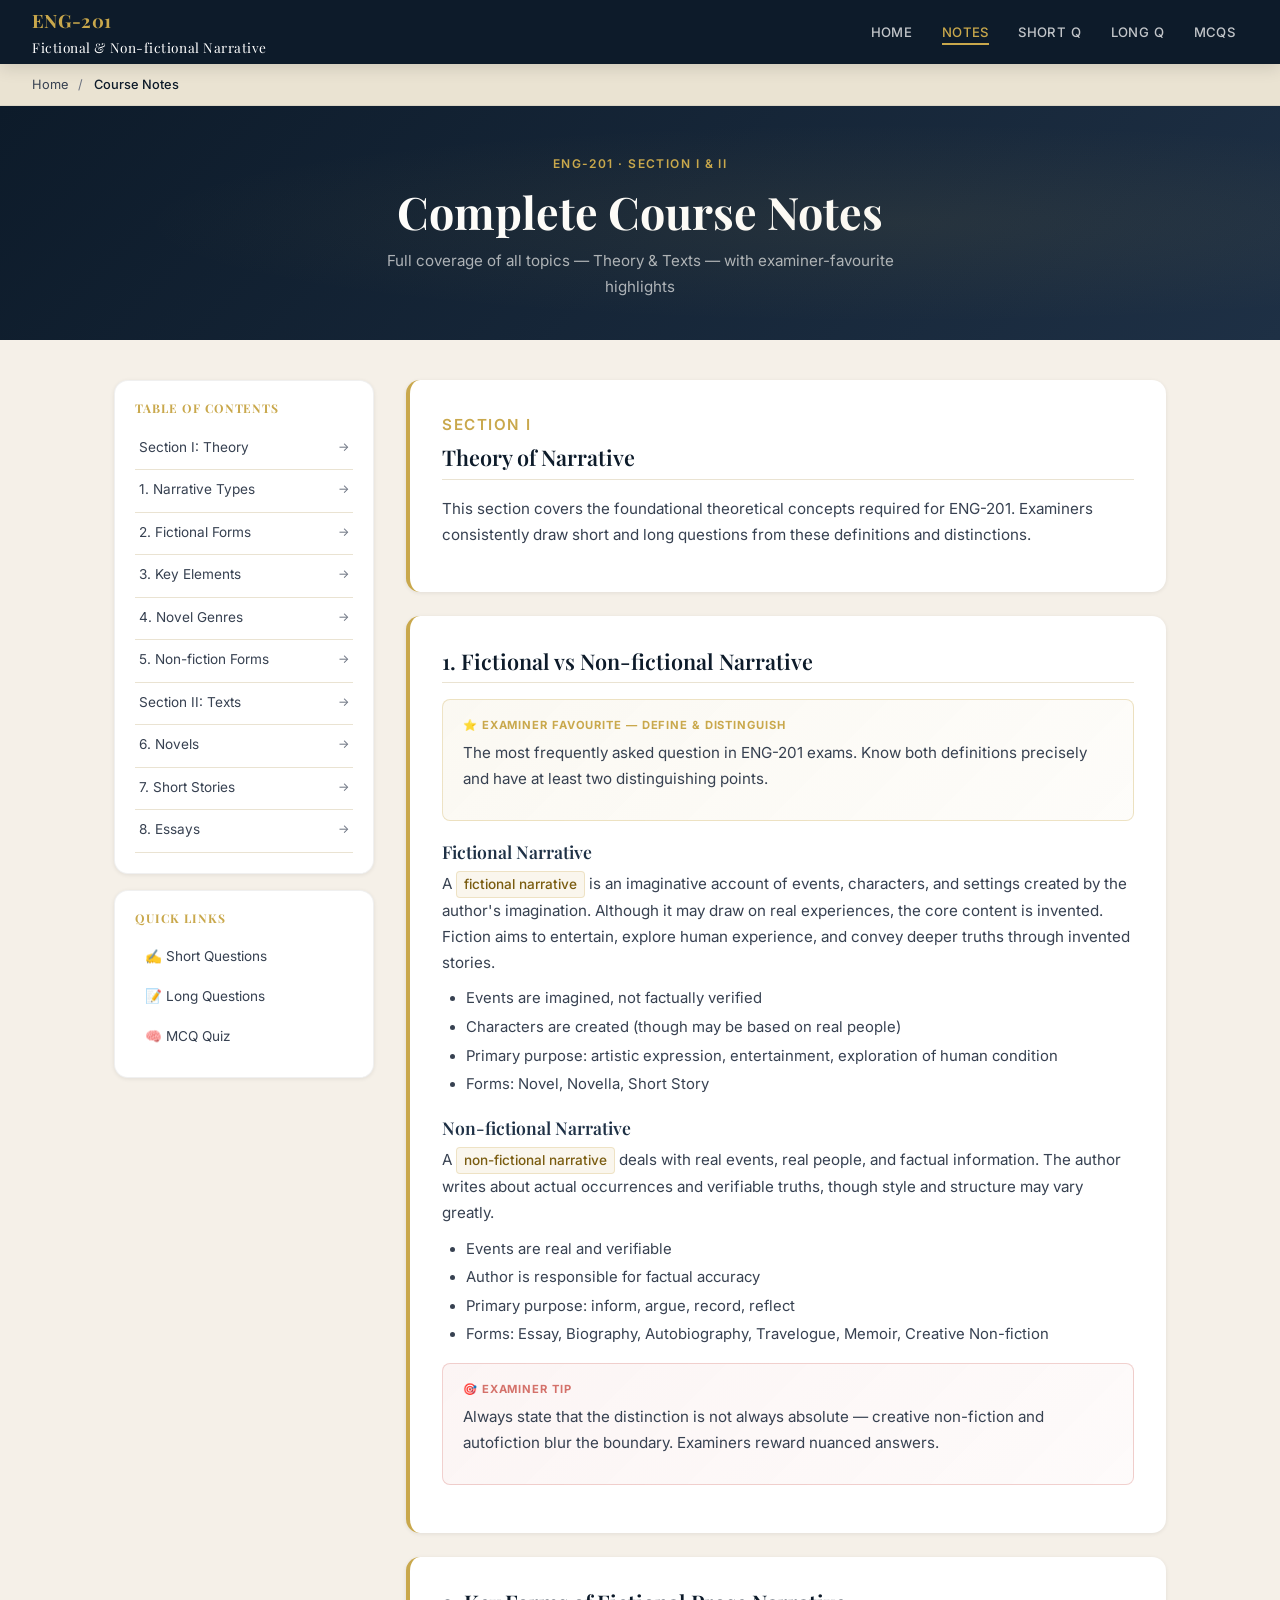
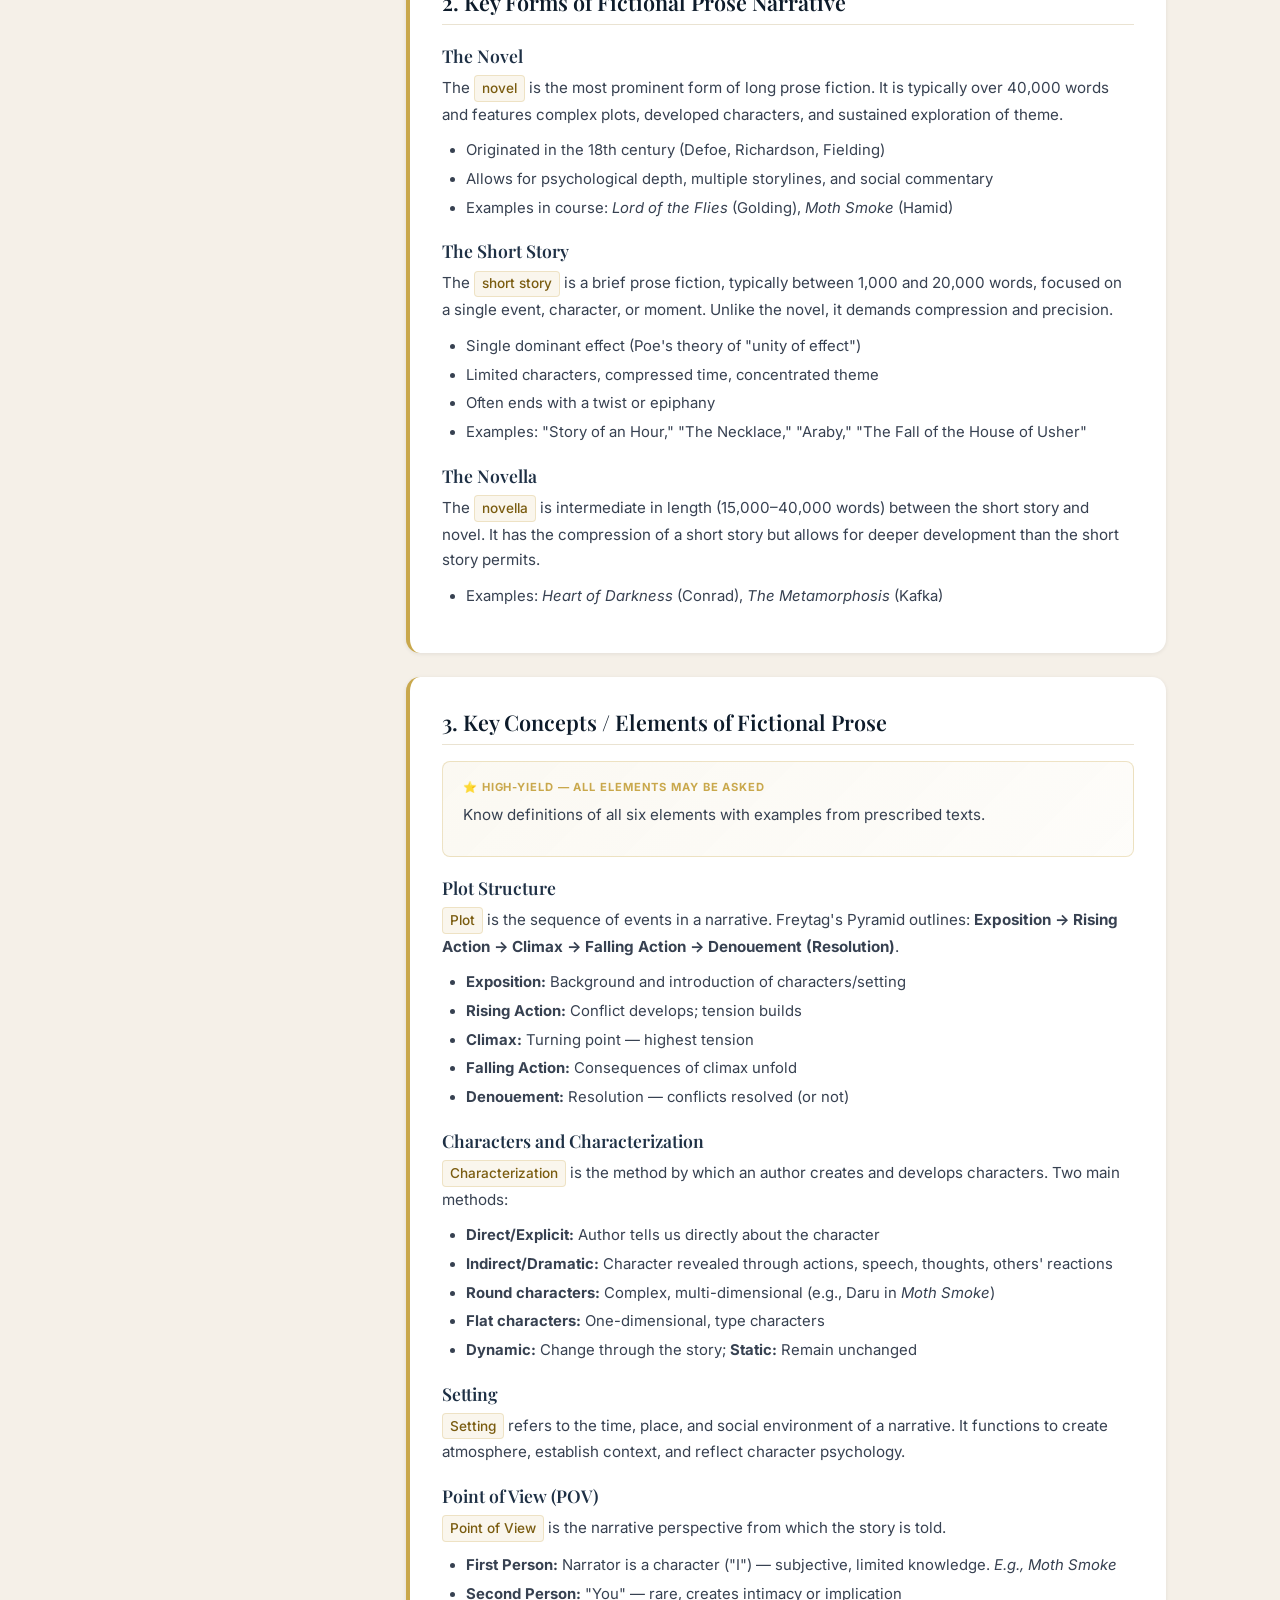
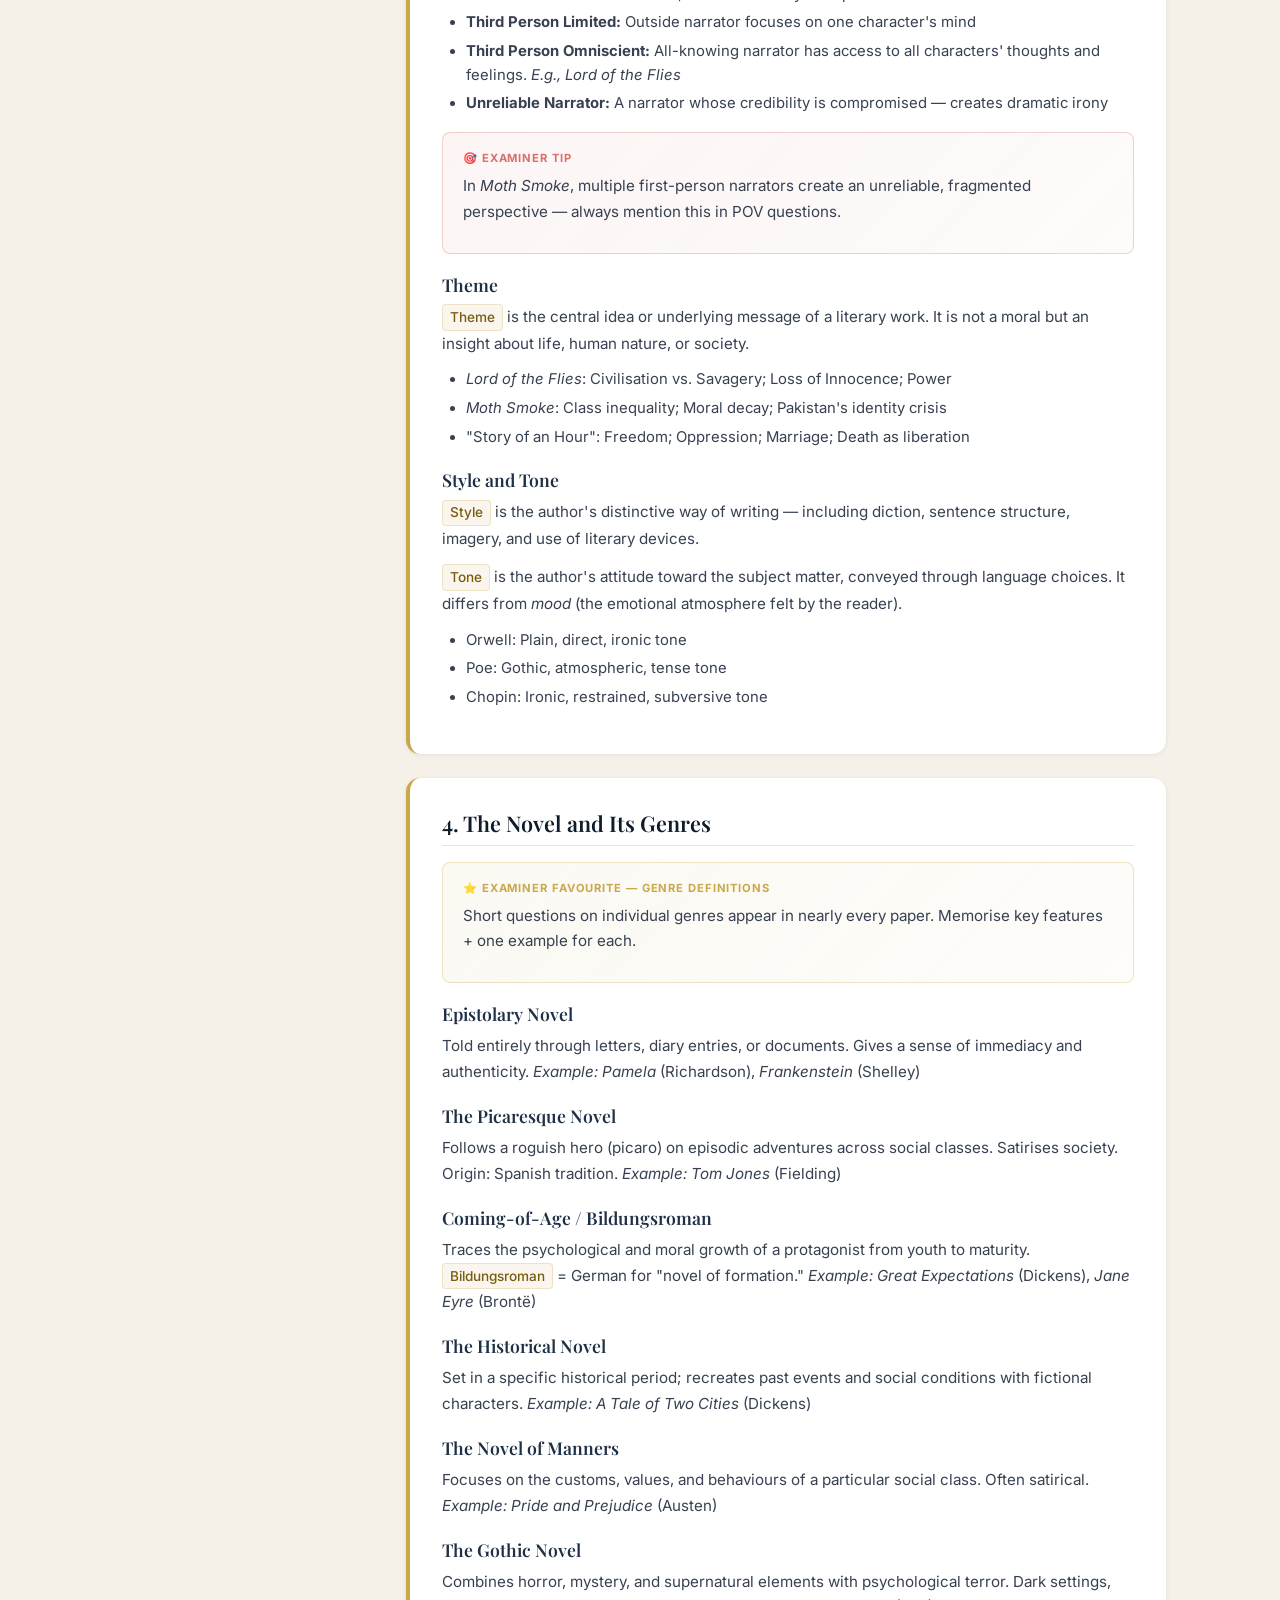
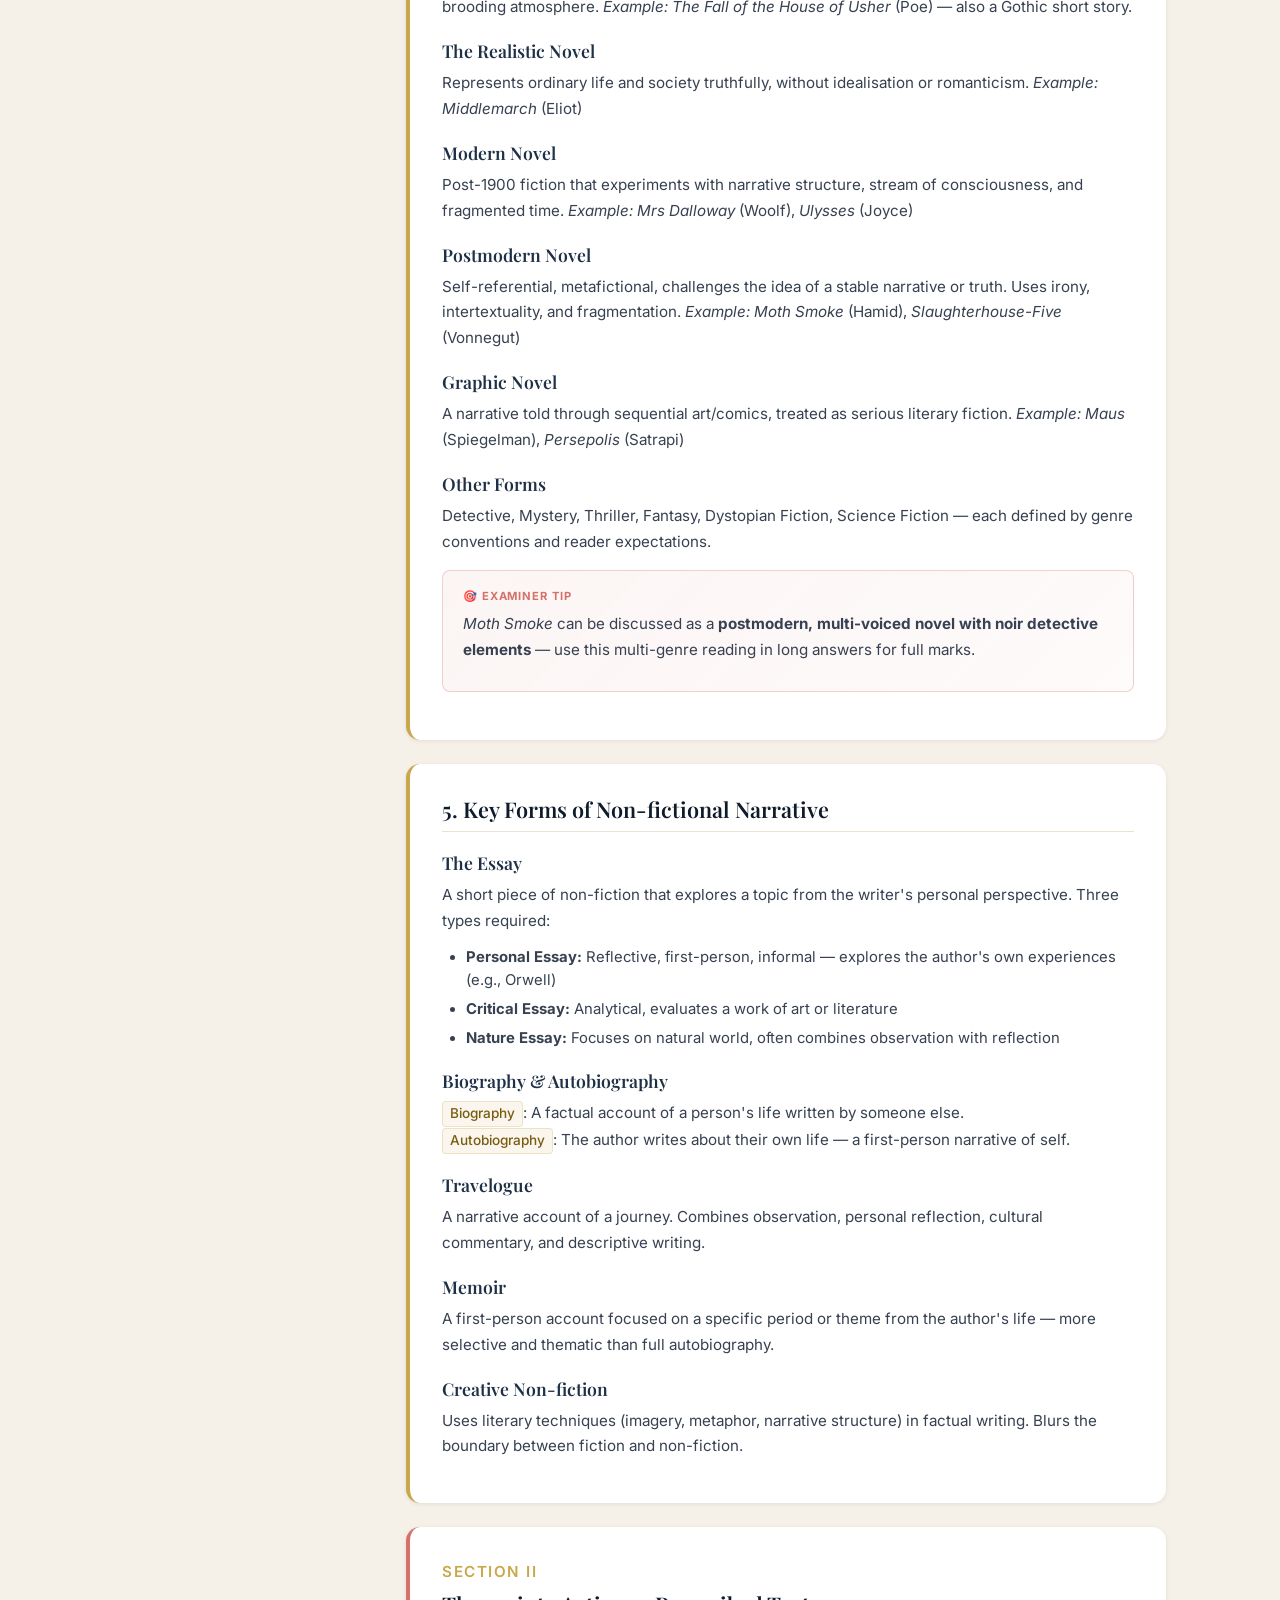
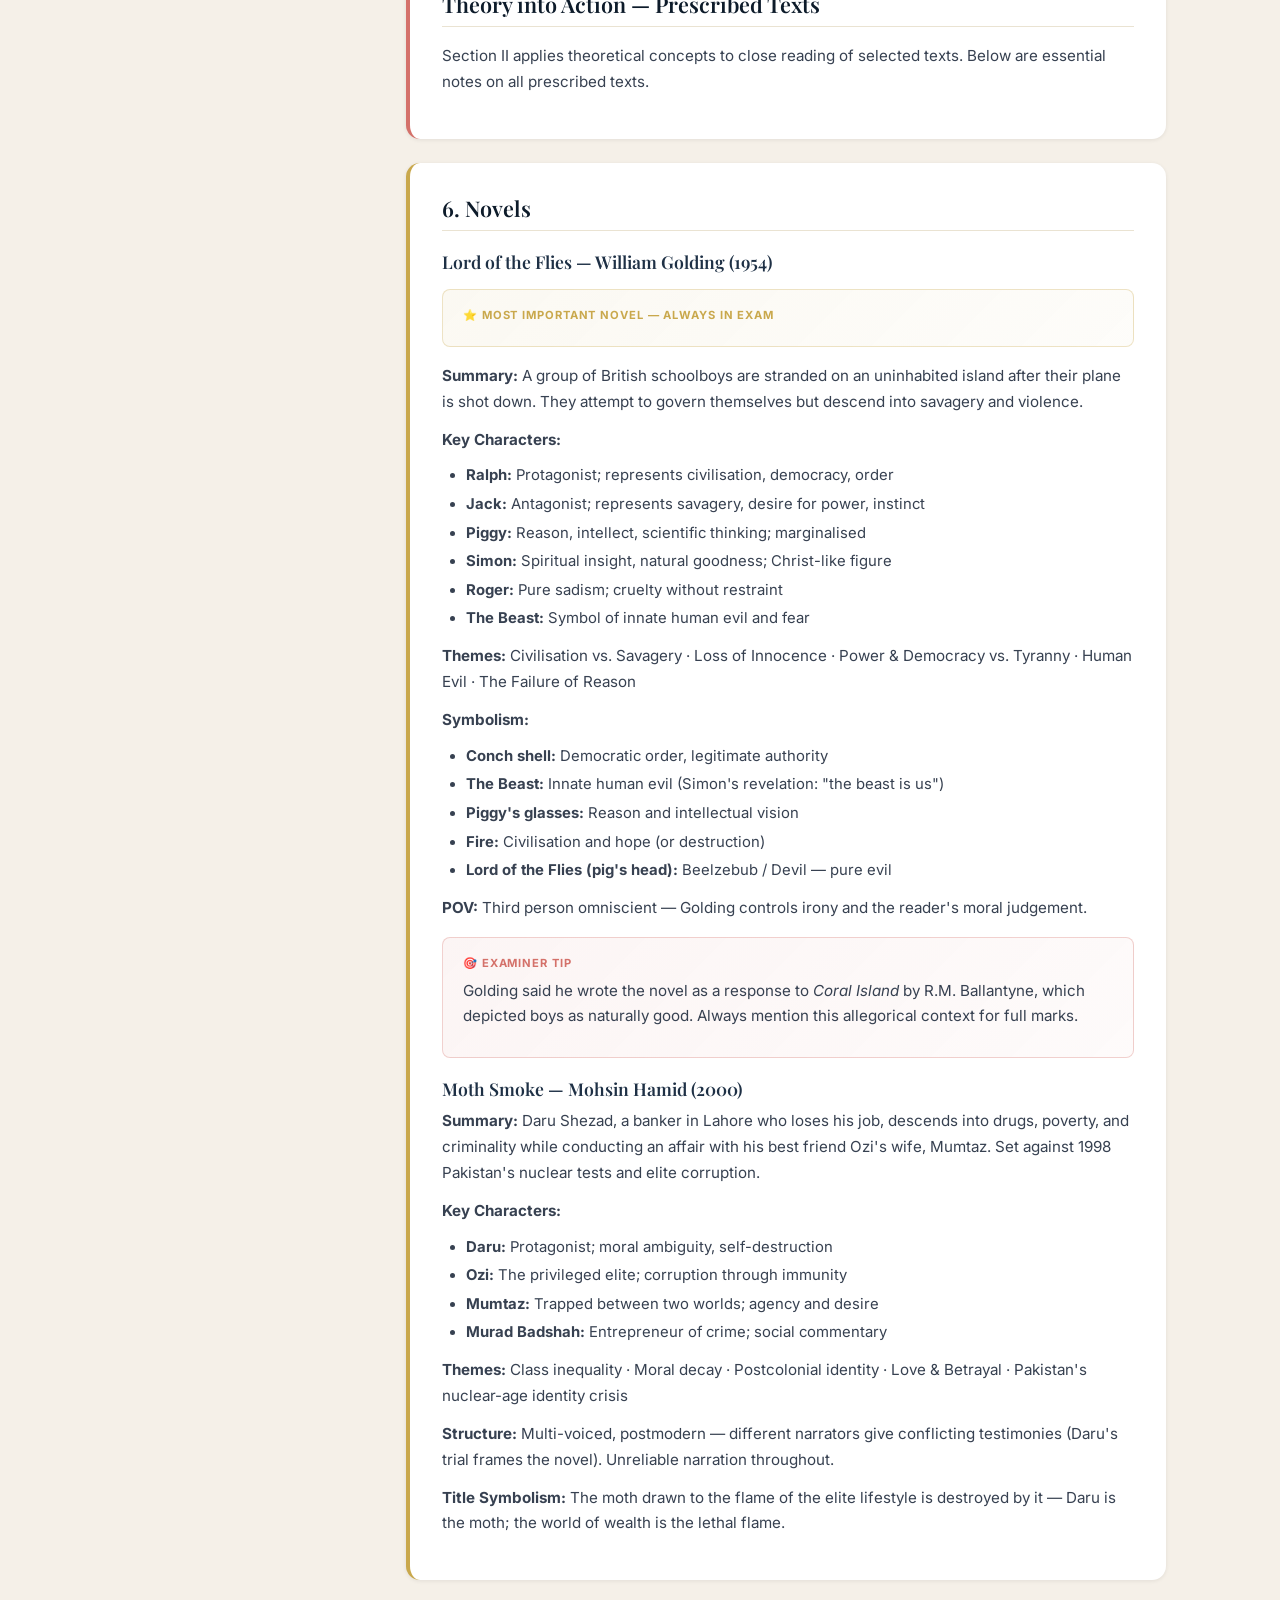
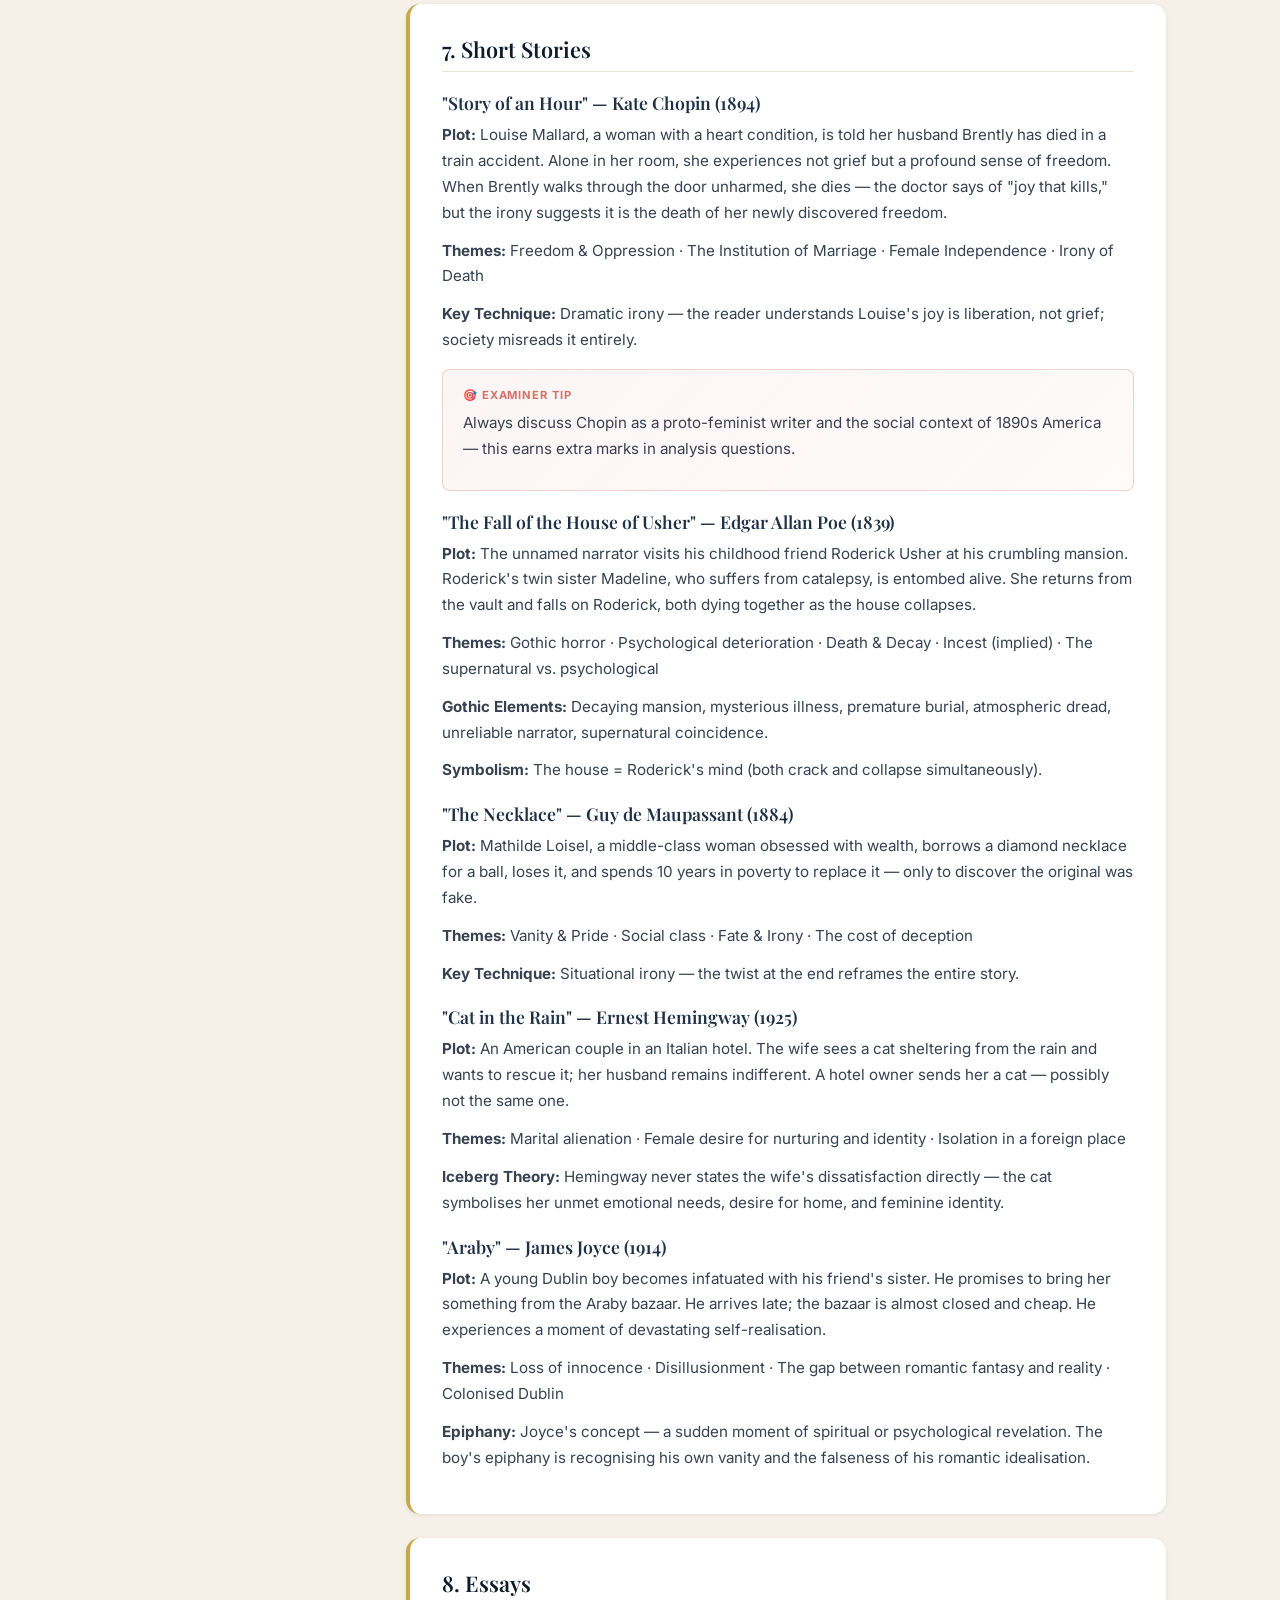
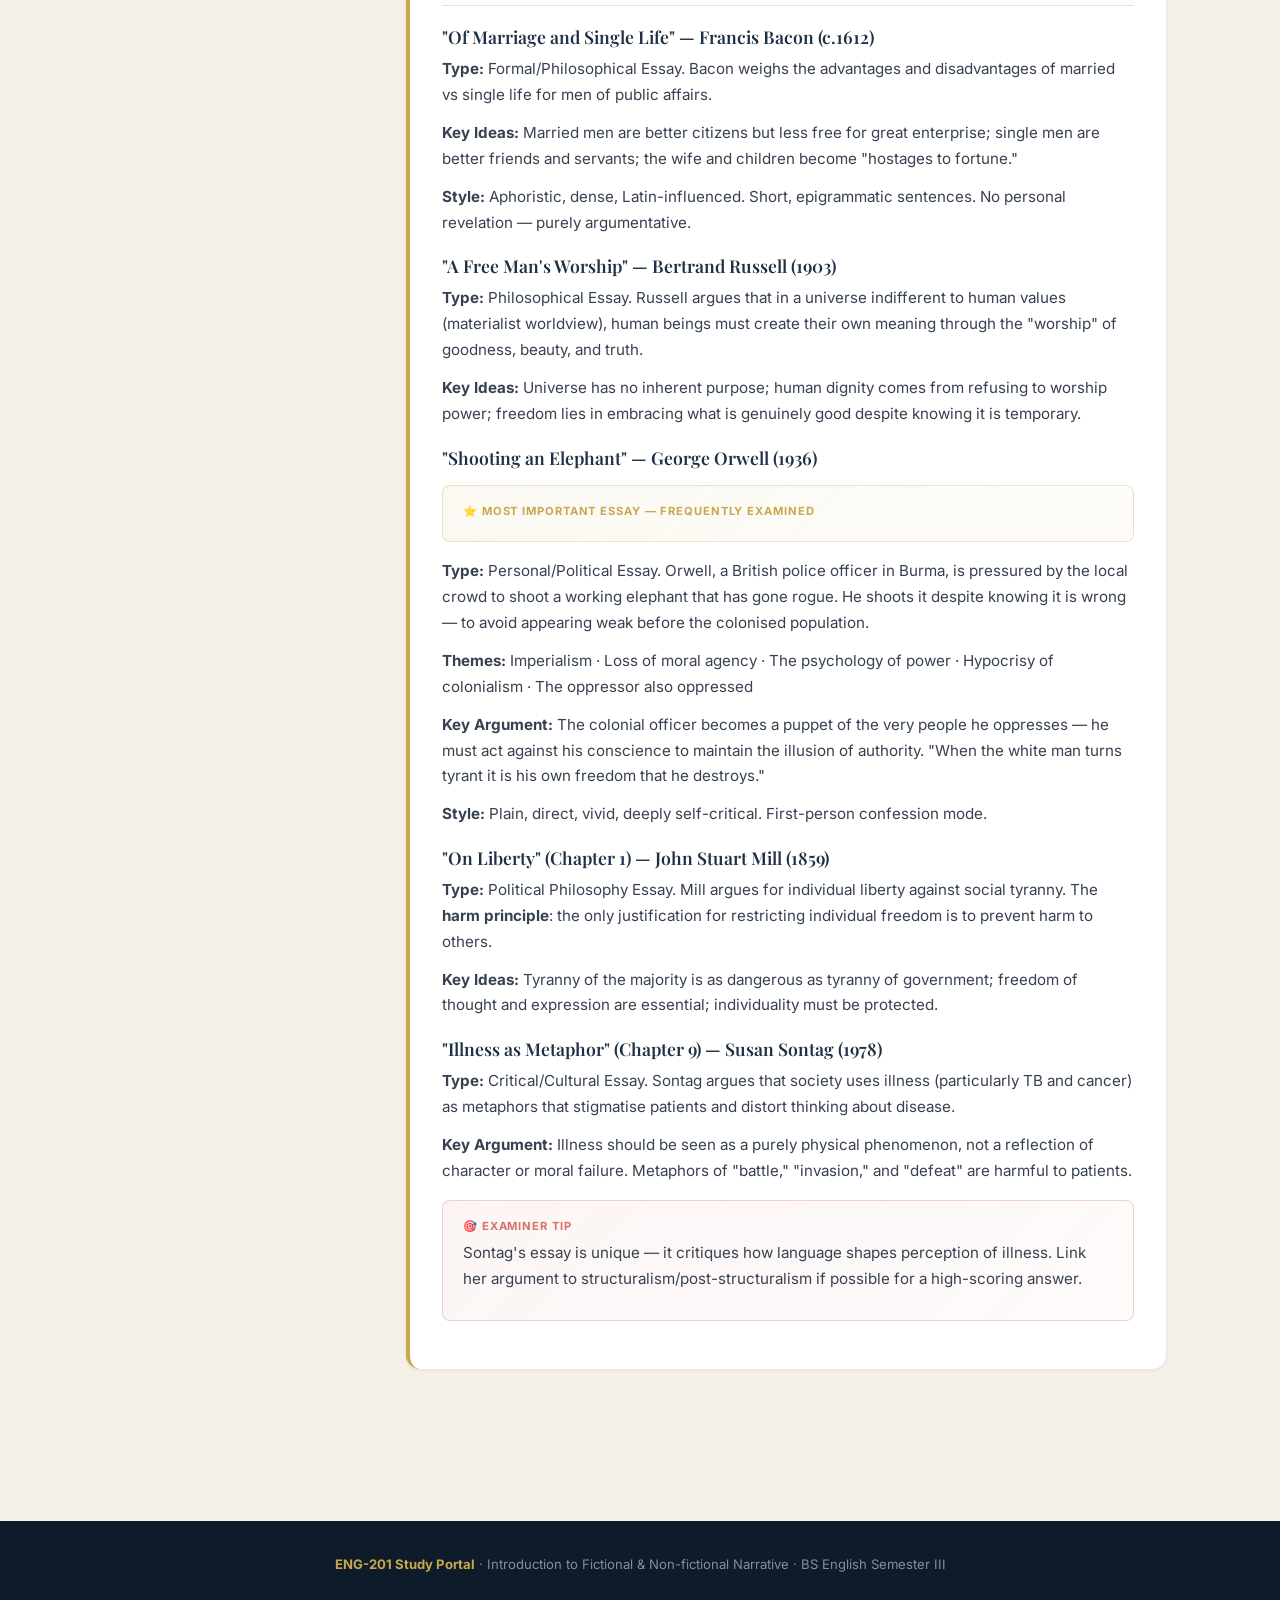
==== chapters/chapter1.html @ 73f0e0f4 "Create chapter1.html" ====
<!DOCTYPE html>
<html lang="en">
<head>
  <meta charset="UTF-8" />
  <meta name="viewport" content="width=device-width, initial-scale=1.0" />
  <title>Course Notes | ENG-201</title>
  <link rel="stylesheet" href="../css/style.css" />
  <style>
    .toc-list { list-style: none; padding: 0; }
    .toc-list li { border-bottom: 1px solid var(--parchment-dark); }
    .toc-list a {
      display: flex; align-items: center; justify-content: space-between;
      padding: .5rem .25rem;
      font-size: .85rem;
      color: var(--ink-mid);
      transition: var(--transition);
    }
    .toc-list a:hover { color: var(--gold); padding-left: .4rem; }
    .toc-list .num { color: var(--ink-light); font-size: .75rem; }
    .key-term {
      display: inline-block;
      background: rgba(201,168,76,.1);
      color: #7A5C10;
      border: 1px solid rgba(201,168,76,.25);
      border-radius: 4px;
      padding: .05rem .45rem;
      font-size: .85rem;
      font-weight: 500;
    }
    .text-row {
      display: grid;
      grid-template-columns: auto 1fr;
      gap: .4rem .75rem;
      align-items: start;
      margin-bottom: .35rem;
    }
    .text-row .author { font-size: .8rem; color: var(--ink-light); }
  </style>
</head>
<body>

<nav class="navbar">
  <div class="nav-brand">ENG-201 <span>Fictional &amp; Non-fictional Narrative</span></div>
  <ul class="nav-links">
    <li><a href="../index.html">Home</a></li>
    <li><a href="chapter1.html" class="active">Notes</a></li>
    <li><a href="../short-questions/sq.html">Short Q</a></li>
    <li><a href="../long-questions/lq.html">Long Q</a></li>
    <li><a href="../mcqs/mcqs.html">MCQs</a></li>
  </ul>
  <div class="nav-toggle"><span></span><span></span><span></span></div>
</nav>

<div class="breadcrumb">
  <a href="../index.html">Home</a>
  <span class="sep">/</span>
  <span class="current">Course Notes</span>
</div>

<div class="page-header">
  <p class="eyebrow">ENG-201 · Section I &amp; II</p>
  <h1>Complete Course Notes</h1>
  <p>Full coverage of all topics — Theory &amp; Texts — with examiner-favourite highlights</p>
</div>

<div class="container">
  <div class="page-body">
    <div class="layout-sidebar">

      <!-- Sidebar -->
      <aside class="sidebar">
        <div class="sidebar-card">
          <h4>Table of Contents</h4>
          <nav class="sidebar-nav">
            <ul class="toc-list">
              <li><a href="#sec1">Section I: Theory <span class="num">→</span></a></li>
              <li><a href="#narrative">1. Narrative Types <span class="num">→</span></a></li>
              <li><a href="#fictional-forms">2. Fictional Forms <span class="num">→</span></a></li>
              <li><a href="#elements">3. Key Elements <span class="num">→</span></a></li>
              <li><a href="#novel-genres">4. Novel Genres <span class="num">→</span></a></li>
              <li><a href="#nonfiction">5. Non-fiction Forms <span class="num">→</span></a></li>
              <li><a href="#sec2">Section II: Texts <span class="num">→</span></a></li>
              <li><a href="#novels">6. Novels <span class="num">→</span></a></li>
              <li><a href="#stories">7. Short Stories <span class="num">→</span></a></li>
              <li><a href="#essays">8. Essays <span class="num">→</span></a></li>
            </ul>
          </nav>
        </div>
        <div class="sidebar-card">
          <h4>Quick Links</h4>
          <nav class="sidebar-nav">
            <a href="../short-questions/sq.html">✍️ Short Questions</a>
            <a href="../long-questions/lq.html">📝 Long Questions</a>
            <a href="../mcqs/mcqs.html">🧠 MCQ Quiz</a>
          </nav>
        </div>
      </aside>

      <!-- Main Content -->
      <main>

        <!-- ═══ SECTION I ═══ -->
        <div id="sec1" class="note-section">
          <p class="section-label">Section I</p>
          <h2>Theory of Narrative</h2>
          <p>This section covers the foundational theoretical concepts required for ENG-201. Examiners consistently draw short and long questions from these definitions and distinctions.</p>
        </div>

        <!-- ── 1. Narrative Types ── -->
        <div id="narrative" class="note-section">
          <h2>1. Fictional vs Non-fictional Narrative</h2>

          <div class="highlight-box">
            <div class="label">⭐ Examiner Favourite — Define &amp; Distinguish</div>
            <p>The most frequently asked question in ENG-201 exams. Know both definitions precisely and have at least two distinguishing points.</p>
          </div>

          <h3>Fictional Narrative</h3>
          <p>A <span class="key-term">fictional narrative</span> is an imaginative account of events, characters, and settings created by the author's imagination. Although it may draw on real experiences, the core content is invented. Fiction aims to entertain, explore human experience, and convey deeper truths through invented stories.</p>
          <ul>
            <li>Events are imagined, not factually verified</li>
            <li>Characters are created (though may be based on real people)</li>
            <li>Primary purpose: artistic expression, entertainment, exploration of human condition</li>
            <li>Forms: Novel, Novella, Short Story</li>
          </ul>

          <h3>Non-fictional Narrative</h3>
          <p>A <span class="key-term">non-fictional narrative</span> deals with real events, real people, and factual information. The author writes about actual occurrences and verifiable truths, though style and structure may vary greatly.</p>
          <ul>
            <li>Events are real and verifiable</li>
            <li>Author is responsible for factual accuracy</li>
            <li>Primary purpose: inform, argue, record, reflect</li>
            <li>Forms: Essay, Biography, Autobiography, Travelogue, Memoir, Creative Non-fiction</li>
          </ul>

          <div class="examiner-tip">
            <div class="label">🎯 Examiner Tip</div>
            <p>Always state that the distinction is not always absolute — creative non-fiction and autofiction blur the boundary. Examiners reward nuanced answers.</p>
          </div>
        </div>

        <!-- ── 2. Fictional Forms ── -->
        <div id="fictional-forms" class="note-section">
          <h2>2. Key Forms of Fictional Prose Narrative</h2>

          <h3>The Novel</h3>
          <p>The <span class="key-term">novel</span> is the most prominent form of long prose fiction. It is typically over 40,000 words and features complex plots, developed characters, and sustained exploration of theme.</p>
          <ul>
            <li>Originated in the 18th century (Defoe, Richardson, Fielding)</li>
            <li>Allows for psychological depth, multiple storylines, and social commentary</li>
            <li>Examples in course: <em>Lord of the Flies</em> (Golding), <em>Moth Smoke</em> (Hamid)</li>
          </ul>

          <h3>The Short Story</h3>
          <p>The <span class="key-term">short story</span> is a brief prose fiction, typically between 1,000 and 20,000 words, focused on a single event, character, or moment. Unlike the novel, it demands compression and precision.</p>
          <ul>
            <li>Single dominant effect (Poe's theory of "unity of effect")</li>
            <li>Limited characters, compressed time, concentrated theme</li>
            <li>Often ends with a twist or epiphany</li>
            <li>Examples: "Story of an Hour," "The Necklace," "Araby," "The Fall of the House of Usher"</li>
          </ul>

          <h3>The Novella</h3>
          <p>The <span class="key-term">novella</span> is intermediate in length (15,000–40,000 words) between the short story and novel. It has the compression of a short story but allows for deeper development than the short story permits.</p>
          <ul>
            <li>Examples: <em>Heart of Darkness</em> (Conrad), <em>The Metamorphosis</em> (Kafka)</li>
          </ul>
        </div>

        <!-- ── 3. Elements ── -->
        <div id="elements" class="note-section">
          <h2>3. Key Concepts / Elements of Fictional Prose</h2>

          <div class="highlight-box">
            <div class="label">⭐ High-Yield — All Elements May Be Asked</div>
            <p>Know definitions of all six elements with examples from prescribed texts.</p>
          </div>

          <h3>Plot Structure</h3>
          <p><span class="key-term">Plot</span> is the sequence of events in a narrative. Freytag's Pyramid outlines: <strong>Exposition → Rising Action → Climax → Falling Action → Denouement (Resolution)</strong>.</p>
          <ul>
            <li><strong>Exposition:</strong> Background and introduction of characters/setting</li>
            <li><strong>Rising Action:</strong> Conflict develops; tension builds</li>
            <li><strong>Climax:</strong> Turning point — highest tension</li>
            <li><strong>Falling Action:</strong> Consequences of climax unfold</li>
            <li><strong>Denouement:</strong> Resolution — conflicts resolved (or not)</li>
          </ul>

          <h3>Characters and Characterization</h3>
          <p><span class="key-term">Characterization</span> is the method by which an author creates and develops characters. Two main methods:</p>
          <ul>
            <li><strong>Direct/Explicit:</strong> Author tells us directly about the character</li>
            <li><strong>Indirect/Dramatic:</strong> Character revealed through actions, speech, thoughts, others' reactions</li>
            <li><strong>Round characters:</strong> Complex, multi-dimensional (e.g., Daru in <em>Moth Smoke</em>)</li>
            <li><strong>Flat characters:</strong> One-dimensional, type characters</li>
            <li><strong>Dynamic:</strong> Change through the story; <strong>Static:</strong> Remain unchanged</li>
          </ul>

          <h3>Setting</h3>
          <p><span class="key-term">Setting</span> refers to the time, place, and social environment of a narrative. It functions to create atmosphere, establish context, and reflect character psychology.</p>

          <h3>Point of View (POV)</h3>
          <p><span class="key-term">Point of View</span> is the narrative perspective from which the story is told.</p>
          <ul>
            <li><strong>First Person:</strong> Narrator is a character ("I") — subjective, limited knowledge. <em>E.g., Moth Smoke</em></li>
            <li><strong>Second Person:</strong> "You" — rare, creates intimacy or implication</li>
            <li><strong>Third Person Limited:</strong> Outside narrator focuses on one character's mind</li>
            <li><strong>Third Person Omniscient:</strong> All-knowing narrator has access to all characters' thoughts and feelings. <em>E.g., Lord of the Flies</em></li>
            <li><strong>Unreliable Narrator:</strong> A narrator whose credibility is compromised — creates dramatic irony</li>
          </ul>

          <div class="examiner-tip">
            <div class="label">🎯 Examiner Tip</div>
            <p>In <em>Moth Smoke</em>, multiple first-person narrators create an unreliable, fragmented perspective — always mention this in POV questions.</p>
          </div>

          <h3>Theme</h3>
          <p><span class="key-term">Theme</span> is the central idea or underlying message of a literary work. It is not a moral but an insight about life, human nature, or society.</p>
          <ul>
            <li><em>Lord of the Flies</em>: Civilisation vs. Savagery; Loss of Innocence; Power</li>
            <li><em>Moth Smoke</em>: Class inequality; Moral decay; Pakistan's identity crisis</li>
            <li>"Story of an Hour": Freedom; Oppression; Marriage; Death as liberation</li>
          </ul>

          <h3>Style and Tone</h3>
          <p><span class="key-term">Style</span> is the author's distinctive way of writing — including diction, sentence structure, imagery, and use of literary devices.</p>
          <p><span class="key-term">Tone</span> is the author's attitude toward the subject matter, conveyed through language choices. It differs from <em>mood</em> (the emotional atmosphere felt by the reader).</p>
          <ul>
            <li>Orwell: Plain, direct, ironic tone</li>
            <li>Poe: Gothic, atmospheric, tense tone</li>
            <li>Chopin: Ironic, restrained, subversive tone</li>
          </ul>
        </div>

        <!-- ── 4. Novel Genres ── -->
        <div id="novel-genres" class="note-section">
          <h2>4. The Novel and Its Genres</h2>

          <div class="highlight-box">
            <div class="label">⭐ Examiner Favourite — Genre Definitions</div>
            <p>Short questions on individual genres appear in nearly every paper. Memorise key features + one example for each.</p>
          </div>

          <h3>Epistolary Novel</h3>
          <p>Told entirely through letters, diary entries, or documents. Gives a sense of immediacy and authenticity. <em>Example: Pamela</em> (Richardson), <em>Frankenstein</em> (Shelley)</p>

          <h3>The Picaresque Novel</h3>
          <p>Follows a roguish hero (picaro) on episodic adventures across social classes. Satirises society. Origin: Spanish tradition. <em>Example: Tom Jones</em> (Fielding)</p>

          <h3>Coming-of-Age / Bildungsroman</h3>
          <p>Traces the psychological and moral growth of a protagonist from youth to maturity. <span class="key-term">Bildungsroman</span> = German for "novel of formation." <em>Example: Great Expectations</em> (Dickens), <em>Jane Eyre</em> (Brontë)</p>

          <h3>The Historical Novel</h3>
          <p>Set in a specific historical period; recreates past events and social conditions with fictional characters. <em>Example: A Tale of Two Cities</em> (Dickens)</p>

          <h3>The Novel of Manners</h3>
          <p>Focuses on the customs, values, and behaviours of a particular social class. Often satirical. <em>Example: Pride and Prejudice</em> (Austen)</p>

          <h3>The Gothic Novel</h3>
          <p>Combines horror, mystery, and supernatural elements with psychological terror. Dark settings, brooding atmosphere. <em>Example: The Fall of the House of Usher</em> (Poe) — also a Gothic short story.</p>

          <h3>The Realistic Novel</h3>
          <p>Represents ordinary life and society truthfully, without idealisation or romanticism. <em>Example: Middlemarch</em> (Eliot)</p>

          <h3>Modern Novel</h3>
          <p>Post-1900 fiction that experiments with narrative structure, stream of consciousness, and fragmented time. <em>Example: Mrs Dalloway</em> (Woolf), <em>Ulysses</em> (Joyce)</p>

          <h3>Postmodern Novel</h3>
          <p>Self-referential, metafictional, challenges the idea of a stable narrative or truth. Uses irony, intertextuality, and fragmentation. <em>Example: Moth Smoke</em> (Hamid), <em>Slaughterhouse-Five</em> (Vonnegut)</p>

          <h3>Graphic Novel</h3>
          <p>A narrative told through sequential art/comics, treated as serious literary fiction. <em>Example: Maus</em> (Spiegelman), <em>Persepolis</em> (Satrapi)</p>

          <h3>Other Forms</h3>
          <p>Detective, Mystery, Thriller, Fantasy, Dystopian Fiction, Science Fiction — each defined by genre conventions and reader expectations.</p>

          <div class="examiner-tip">
            <div class="label">🎯 Examiner Tip</div>
            <p><em>Moth Smoke</em> can be discussed as a <strong>postmodern, multi-voiced novel with noir detective elements</strong> — use this multi-genre reading in long answers for full marks.</p>
          </div>
        </div>

        <!-- ── 5. Non-fiction ── -->
        <div id="nonfiction" class="note-section">
          <h2>5. Key Forms of Non-fictional Narrative</h2>

          <h3>The Essay</h3>
          <p>A short piece of non-fiction that explores a topic from the writer's personal perspective. Three types required:</p>
          <ul>
            <li><strong>Personal Essay:</strong> Reflective, first-person, informal — explores the author's own experiences (e.g., Orwell)</li>
            <li><strong>Critical Essay:</strong> Analytical, evaluates a work of art or literature</li>
            <li><strong>Nature Essay:</strong> Focuses on natural world, often combines observation with reflection</li>
          </ul>

          <h3>Biography &amp; Autobiography</h3>
          <p><span class="key-term">Biography</span>: A factual account of a person's life written by someone else.<br>
          <span class="key-term">Autobiography</span>: The author writes about their own life — a first-person narrative of self.</p>

          <h3>Travelogue</h3>
          <p>A narrative account of a journey. Combines observation, personal reflection, cultural commentary, and descriptive writing.</p>

          <h3>Memoir</h3>
          <p>A first-person account focused on a specific period or theme from the author's life — more selective and thematic than full autobiography.</p>

          <h3>Creative Non-fiction</h3>
          <p>Uses literary techniques (imagery, metaphor, narrative structure) in factual writing. Blurs the boundary between fiction and non-fiction.</p>
        </div>

        <!-- ═══ SECTION II ═══ -->
        <div id="sec2" class="note-section" style="border-left-color: var(--rose)">
          <p class="section-label">Section II</p>
          <h2>Theory into Action — Prescribed Texts</h2>
          <p>Section II applies theoretical concepts to close reading of selected texts. Below are essential notes on all prescribed texts.</p>
        </div>

        <!-- ── 6. Novels ── -->
        <div id="novels" class="note-section">
          <h2>6. Novels</h2>

          <h3>Lord of the Flies — William Golding (1954)</h3>
          <div class="highlight-box">
            <div class="label">⭐ Most Important Novel — Always in Exam</div>
          </div>
          <p><strong>Summary:</strong> A group of British schoolboys are stranded on an uninhabited island after their plane is shot down. They attempt to govern themselves but descend into savagery and violence.</p>
          <p><strong>Key Characters:</strong></p>
          <ul>
            <li><strong>Ralph:</strong> Protagonist; represents civilisation, democracy, order</li>
            <li><strong>Jack:</strong> Antagonist; represents savagery, desire for power, instinct</li>
            <li><strong>Piggy:</strong> Reason, intellect, scientific thinking; marginalised</li>
            <li><strong>Simon:</strong> Spiritual insight, natural goodness; Christ-like figure</li>
            <li><strong>Roger:</strong> Pure sadism; cruelty without restraint</li>
            <li><strong>The Beast:</strong> Symbol of innate human evil and fear</li>
          </ul>
          <p><strong>Themes:</strong> Civilisation vs. Savagery · Loss of Innocence · Power &amp; Democracy vs. Tyranny · Human Evil · The Failure of Reason</p>
          <p><strong>Symbolism:</strong></p>
          <ul>
            <li><strong>Conch shell:</strong> Democratic order, legitimate authority</li>
            <li><strong>The Beast:</strong> Innate human evil (Simon's revelation: "the beast is us")</li>
            <li><strong>Piggy's glasses:</strong> Reason and intellectual vision</li>
            <li><strong>Fire:</strong> Civilisation and hope (or destruction)</li>
            <li><strong>Lord of the Flies (pig's head):</strong> Beelzebub / Devil — pure evil</li>
          </ul>
          <p><strong>POV:</strong> Third person omniscient — Golding controls irony and the reader's moral judgement.</p>
          <div class="examiner-tip">
            <div class="label">🎯 Examiner Tip</div>
            <p>Golding said he wrote the novel as a response to <em>Coral Island</em> by R.M. Ballantyne, which depicted boys as naturally good. Always mention this allegorical context for full marks.</p>
          </div>

          <h3 class="mt-3">Moth Smoke — Mohsin Hamid (2000)</h3>
          <p><strong>Summary:</strong> Daru Shezad, a banker in Lahore who loses his job, descends into drugs, poverty, and criminality while conducting an affair with his best friend Ozi's wife, Mumtaz. Set against 1998 Pakistan's nuclear tests and elite corruption.</p>
          <p><strong>Key Characters:</strong></p>
          <ul>
            <li><strong>Daru:</strong> Protagonist; moral ambiguity, self-destruction</li>
            <li><strong>Ozi:</strong> The privileged elite; corruption through immunity</li>
            <li><strong>Mumtaz:</strong> Trapped between two worlds; agency and desire</li>
            <li><strong>Murad Badshah:</strong> Entrepreneur of crime; social commentary</li>
          </ul>
          <p><strong>Themes:</strong> Class inequality · Moral decay · Postcolonial identity · Love &amp; Betrayal · Pakistan's nuclear-age identity crisis</p>
          <p><strong>Structure:</strong> Multi-voiced, postmodern — different narrators give conflicting testimonies (Daru's trial frames the novel). Unreliable narration throughout.</p>
          <p><strong>Title Symbolism:</strong> The moth drawn to the flame of the elite lifestyle is destroyed by it — Daru is the moth; the world of wealth is the lethal flame.</p>
        </div>

        <!-- ── 7. Short Stories ── -->
        <div id="stories" class="note-section">
          <h2>7. Short Stories</h2>

          <h3>"Story of an Hour" — Kate Chopin (1894)</h3>
          <p><strong>Plot:</strong> Louise Mallard, a woman with a heart condition, is told her husband Brently has died in a train accident. Alone in her room, she experiences not grief but a profound sense of freedom. When Brently walks through the door unharmed, she dies — the doctor says of "joy that kills," but the irony suggests it is the death of her newly discovered freedom.</p>
          <p><strong>Themes:</strong> Freedom &amp; Oppression · The Institution of Marriage · Female Independence · Irony of Death</p>
          <p><strong>Key Technique:</strong> Dramatic irony — the reader understands Louise's joy is liberation, not grief; society misreads it entirely.</p>
          <div class="examiner-tip">
            <div class="label">🎯 Examiner Tip</div>
            <p>Always discuss Chopin as a proto-feminist writer and the social context of 1890s America — this earns extra marks in analysis questions.</p>
          </div>

          <h3 class="mt-3">"The Fall of the House of Usher" — Edgar Allan Poe (1839)</h3>
          <p><strong>Plot:</strong> The unnamed narrator visits his childhood friend Roderick Usher at his crumbling mansion. Roderick's twin sister Madeline, who suffers from catalepsy, is entombed alive. She returns from the vault and falls on Roderick, both dying together as the house collapses.</p>
          <p><strong>Themes:</strong> Gothic horror · Psychological deterioration · Death &amp; Decay · Incest (implied) · The supernatural vs. psychological</p>
          <p><strong>Gothic Elements:</strong> Decaying mansion, mysterious illness, premature burial, atmospheric dread, unreliable narrator, supernatural coincidence.</p>
          <p><strong>Symbolism:</strong> The house = Roderick's mind (both crack and collapse simultaneously).</p>

          <h3 class="mt-3">"The Necklace" — Guy de Maupassant (1884)</h3>
          <p><strong>Plot:</strong> Mathilde Loisel, a middle-class woman obsessed with wealth, borrows a diamond necklace for a ball, loses it, and spends 10 years in poverty to replace it — only to discover the original was fake.</p>
          <p><strong>Themes:</strong> Vanity &amp; Pride · Social class · Fate &amp; Irony · The cost of deception</p>
          <p><strong>Key Technique:</strong> Situational irony — the twist at the end reframes the entire story.</p>

          <h3 class="mt-3">"Cat in the Rain" — Ernest Hemingway (1925)</h3>
          <p><strong>Plot:</strong> An American couple in an Italian hotel. The wife sees a cat sheltering from the rain and wants to rescue it; her husband remains indifferent. A hotel owner sends her a cat — possibly not the same one.</p>
          <p><strong>Themes:</strong> Marital alienation · Female desire for nurturing and identity · Isolation in a foreign place</p>
          <p><strong>Iceberg Theory:</strong> Hemingway never states the wife's dissatisfaction directly — the cat symbolises her unmet emotional needs, desire for home, and feminine identity.</p>

          <h3 class="mt-3">"Araby" — James Joyce (1914)</h3>
          <p><strong>Plot:</strong> A young Dublin boy becomes infatuated with his friend's sister. He promises to bring her something from the Araby bazaar. He arrives late; the bazaar is almost closed and cheap. He experiences a moment of devastating self-realisation.</p>
          <p><strong>Themes:</strong> Loss of innocence · Disillusionment · The gap between romantic fantasy and reality · Colonised Dublin</p>
          <p><strong>Epiphany:</strong> Joyce's concept — a sudden moment of spiritual or psychological revelation. The boy's epiphany is recognising his own vanity and the falseness of his romantic idealisation.</p>
        </div>

        <!-- ── 8. Essays ── -->
        <div id="essays" class="note-section">
          <h2>8. Essays</h2>

          <h3>"Of Marriage and Single Life" — Francis Bacon (c.1612)</h3>
          <p><strong>Type:</strong> Formal/Philosophical Essay. Bacon weighs the advantages and disadvantages of married vs single life for men of public affairs.</p>
          <p><strong>Key Ideas:</strong> Married men are better citizens but less free for great enterprise; single men are better friends and servants; the wife and children become "hostages to fortune."</p>
          <p><strong>Style:</strong> Aphoristic, dense, Latin-influenced. Short, epigrammatic sentences. No personal revelation — purely argumentative.</p>

          <h3 class="mt-3">"A Free Man's Worship" — Bertrand Russell (1903)</h3>
          <p><strong>Type:</strong> Philosophical Essay. Russell argues that in a universe indifferent to human values (materialist worldview), human beings must create their own meaning through the "worship" of goodness, beauty, and truth.</p>
          <p><strong>Key Ideas:</strong> Universe has no inherent purpose; human dignity comes from refusing to worship power; freedom lies in embracing what is genuinely good despite knowing it is temporary.</p>

          <h3 class="mt-3">"Shooting an Elephant" — George Orwell (1936)</h3>
          <div class="highlight-box">
            <div class="label">⭐ Most Important Essay — Frequently Examined</div>
          </div>
          <p><strong>Type:</strong> Personal/Political Essay. Orwell, a British police officer in Burma, is pressured by the local crowd to shoot a working elephant that has gone rogue. He shoots it despite knowing it is wrong — to avoid appearing weak before the colonised population.</p>
          <p><strong>Themes:</strong> Imperialism · Loss of moral agency · The psychology of power · Hypocrisy of colonialism · The oppressor also oppressed</p>
          <p><strong>Key Argument:</strong> The colonial officer becomes a puppet of the very people he oppresses — he must act against his conscience to maintain the illusion of authority. "When the white man turns tyrant it is his own freedom that he destroys."</p>
          <p><strong>Style:</strong> Plain, direct, vivid, deeply self-critical. First-person confession mode.</p>

          <h3 class="mt-3">"On Liberty" (Chapter 1) — John Stuart Mill (1859)</h3>
          <p><strong>Type:</strong> Political Philosophy Essay. Mill argues for individual liberty against social tyranny. The <strong>harm principle</strong>: the only justification for restricting individual freedom is to prevent harm to others.</p>
          <p><strong>Key Ideas:</strong> Tyranny of the majority is as dangerous as tyranny of government; freedom of thought and expression are essential; individuality must be protected.</p>

          <h3 class="mt-3">"Illness as Metaphor" (Chapter 9) — Susan Sontag (1978)</h3>
          <p><strong>Type:</strong> Critical/Cultural Essay. Sontag argues that society uses illness (particularly TB and cancer) as metaphors that stigmatise patients and distort thinking about disease.</p>
          <p><strong>Key Argument:</strong> Illness should be seen as a purely physical phenomenon, not a reflection of character or moral failure. Metaphors of "battle," "invasion," and "defeat" are harmful to patients.</p>
          <div class="examiner-tip">
            <div class="label">🎯 Examiner Tip</div>
            <p>Sontag's essay is unique — it critiques how language shapes perception of illness. Link her argument to structuralism/post-structuralism if possible for a high-scoring answer.</p>
          </div>
        </div>

      </main><!-- /main -->
    </div><!-- /layout-sidebar -->
  </div>
</div>

<footer class="site-footer">
  <strong>ENG-201 Study Portal</strong> · Introduction to Fictional &amp; Non-fictional Narrative · BS English Semester III
</footer>

<script src="../js/main.js"></script>
</body>
</html>
---- css/style.css ----
/* ============================================================
   ENG-201 Study Portal — Global Stylesheet
   Playfair Display (display) + Inter (body)
   Palette: Navy #0D1B2A | Gold #C9A84C | Parchment #F5F0E8
            Rose #D4716A | Sage #5C7A5F | Ink #111827
   ============================================================ */

@import url('https://fonts.googleapis.com/css2?family=Playfair+Display:ital,wght@0,400;0,600;0,700;1,400&family=Inter:wght@300;400;500;600&display=swap');

/* ── Reset & Base ── */
*, *::before, *::after { box-sizing: border-box; margin: 0; padding: 0; }

:root {
  --navy:     #0D1B2A;
  --navy-mid: #162235;
  --navy-light: #1E3045;
  --gold:     #C9A84C;
  --gold-light: #E2C57A;
  --parchment:#F5F0E8;
  --parchment-dark: #EAE3D2;
  --rose:     #D4716A;
  --sage:     #5C7A5F;
  --ink:      #111827;
  --ink-mid:  #374151;
  --ink-light:#6B7280;
  --white:    #FFFFFF;
  --radius:   8px;
  --radius-lg:14px;
  --shadow-sm: 0 1px 4px rgba(0,0,0,.08);
  --shadow-md: 0 4px 16px rgba(0,0,0,.12);
  --shadow-lg: 0 8px 32px rgba(0,0,0,.18);
  --transition: all .25s ease;
}

html { scroll-behavior: smooth; font-size: 16px; }

body {
  font-family: 'Inter', sans-serif;
  background: var(--parchment);
  color: var(--ink);
  line-height: 1.7;
  min-height: 100vh;
}

/* ── Typography ── */
h1, h2, h3, h4 {
  font-family: 'Playfair Display', serif;
  line-height: 1.25;
  color: var(--navy);
}

h1 { font-size: clamp(1.8rem, 4vw, 2.8rem); font-weight: 700; }
h2 { font-size: clamp(1.4rem, 3vw, 2rem);   font-weight: 600; }
h3 { font-size: clamp(1.1rem, 2vw, 1.4rem); font-weight: 600; }
h4 { font-size: 1rem; font-weight: 600; color: var(--ink-mid); }

p  { color: var(--ink-mid); margin-bottom: .75rem; }
a  { color: var(--gold); text-decoration: none; transition: var(--transition); }
a:hover { color: var(--gold-light); }

/* ── Navbar ── */
.navbar {
  background: var(--navy);
  padding: 0 2rem;
  position: sticky;
  top: 0;
  z-index: 1000;
  box-shadow: var(--shadow-md);
  display: flex;
  align-items: center;
  justify-content: space-between;
  height: 64px;
}

.nav-brand {
  font-family: 'Playfair Display', serif;
  color: var(--gold);
  font-size: 1.15rem;
  font-weight: 700;
  letter-spacing: .02em;
  white-space: nowrap;
}

.nav-brand span {
  color: var(--white);
  font-weight: 400;
  font-size: .85rem;
  display: block;
  letter-spacing: .04em;
}

.nav-links {
  display: flex;
  gap: .25rem;
  list-style: none;
  align-items: center;
}

.nav-links a {
  color: rgba(255,255,255,.75);
  font-size: .82rem;
  font-weight: 500;
  padding: .4rem .8rem;
  border-radius: var(--radius);
  letter-spacing: .03em;
  text-transform: uppercase;
  position: relative;
  transition: var(--transition);
}

.nav-links a::after {
  content: '';
  position: absolute;
  bottom: 2px; left: 50%; right: 50%;
  height: 2px;
  background: var(--gold);
  transition: var(--transition);
}

.nav-links a:hover { color: var(--white); }
.nav-links a:hover::after { left: .8rem; right: .8rem; }
.nav-links a.active { color: var(--gold); }
.nav-links a.active::after { left: .8rem; right: .8rem; }

.nav-toggle {
  display: none;
  flex-direction: column;
  gap: 5px;
  cursor: pointer;
  padding: .4rem;
}
.nav-toggle span {
  width: 24px; height: 2px;
  background: var(--white);
  border-radius: 2px;
  transition: var(--transition);
}

/* ── Page Header ── */
.page-header {
  background: linear-gradient(135deg, var(--navy) 0%, var(--navy-light) 100%);
  padding: 3rem 2rem 2.5rem;
  text-align: center;
  position: relative;
  overflow: hidden;
}

.page-header::before {
  content: '';
  position: absolute;
  inset: 0;
  background: radial-gradient(ellipse at 70% 50%, rgba(201,168,76,.08) 0%, transparent 60%);
  pointer-events: none;
}

.page-header .eyebrow {
  font-size: .75rem;
  font-weight: 600;
  letter-spacing: .12em;
  text-transform: uppercase;
  color: var(--gold);
  margin-bottom: .6rem;
}

.page-header h1 { color: var(--white); margin-bottom: .5rem; }

.page-header p {
  color: rgba(255,255,255,.65);
  font-size: .95rem;
  max-width: 560px;
  margin: 0 auto;
}

/* ── Breadcrumb ── */
.breadcrumb {
  background: var(--parchment-dark);
  padding: .6rem 2rem;
  font-size: .8rem;
  color: var(--ink-light);
  border-bottom: 1px solid rgba(0,0,0,.06);
}

.breadcrumb a { color: var(--ink-mid); }
.breadcrumb a:hover { color: var(--gold); }
.breadcrumb .sep { margin: 0 .4rem; color: var(--ink-light); }
.breadcrumb .current { color: var(--navy); font-weight: 500; }

/* ── Main Container ── */
.container {
  max-width: 1100px;
  margin: 0 auto;
  padding: 0 1.5rem;
}

.page-body {
  padding: 2.5rem 0 4rem;
}

/* ── Cards ── */
.card {
  background: var(--white);
  border-radius: var(--radius-lg);
  box-shadow: var(--shadow-sm);
  border: 1px solid rgba(0,0,0,.06);
  overflow: hidden;
  transition: var(--transition);
}
.card:hover { box-shadow: var(--shadow-md); transform: translateY(-2px); }

.card-header {
  padding: 1.25rem 1.5rem;
  border-bottom: 1px solid rgba(0,0,0,.06);
  display: flex;
  align-items: center;
  gap: .75rem;
}

.card-icon {
  width: 38px; height: 38px;
  border-radius: var(--radius);
  display: flex; align-items: center; justify-content: center;
  font-size: 1.1rem;
  flex-shrink: 0;
}

.card-body { padding: 1.25rem 1.5rem; }

/* ── Grid Layouts ── */
.grid-2 { display: grid; grid-template-columns: repeat(auto-fit, minmax(300px,1fr)); gap: 1.25rem; }
.grid-3 { display: grid; grid-template-columns: repeat(auto-fit, minmax(240px,1fr)); gap: 1.25rem; }
.grid-4 { display: grid; grid-template-columns: repeat(auto-fit, minmax(200px,1fr)); gap: 1rem; }

/* ── Tags / Badges ── */
.badge {
  display: inline-flex; align-items: center;
  padding: .2rem .65rem;
  border-radius: 999px;
  font-size: .72rem;
  font-weight: 600;
  letter-spacing: .04em;
  text-transform: uppercase;
}

.badge-gold   { background: rgba(201,168,76,.15); color: #8A6B1A; }
.badge-rose   { background: rgba(212,113,106,.15); color: #9B3A33; }
.badge-sage   { background: rgba(92,122,95,.15);   color: #2E5430; }
.badge-navy   { background: rgba(13,27,42,.1);     color: var(--navy); }
.badge-hot    { background: #FEE2E2; color: #B91C1C; }

/* ── Section Divider ── */
.section-label {
  font-size: .7rem;
  font-weight: 600;
  letter-spacing: .1em;
  text-transform: uppercase;
  color: var(--gold);
  margin-bottom: .4rem;
}

/* ── Notes Content Styles ── */
.note-section {
  background: var(--white);
  border-radius: var(--radius-lg);
  padding: 2rem;
  margin-bottom: 1.5rem;
  box-shadow: var(--shadow-sm);
  border-left: 4px solid var(--gold);
}

.note-section h2 {
  font-size: 1.35rem;
  margin-bottom: 1rem;
  padding-bottom: .5rem;
  border-bottom: 1px solid var(--parchment-dark);
}

.note-section h3 {
  font-size: 1.1rem;
  margin: 1.25rem 0 .5rem;
  color: var(--navy-light);
}

.note-section p { font-size: .95rem; }

.note-section ul, .note-section ol {
  padding-left: 1.5rem;
  margin-bottom: .75rem;
}

.note-section li {
  font-size: .93rem;
  color: var(--ink-mid);
  margin-bottom: .3rem;
  line-height: 1.6;
}

.highlight-box {
  background: linear-gradient(135deg, rgba(201,168,76,.07), rgba(201,168,76,.03));
  border: 1px solid rgba(201,168,76,.3);
  border-radius: var(--radius);
  padding: 1rem 1.25rem;
  margin: 1rem 0;
}

.highlight-box .label {
  font-size: .7rem;
  font-weight: 700;
  letter-spacing: .08em;
  text-transform: uppercase;
  color: var(--gold);
  margin-bottom: .3rem;
}

.examiner-tip {
  background: linear-gradient(135deg, rgba(212,113,106,.07), rgba(212,113,106,.03));
  border: 1px solid rgba(212,113,106,.3);
  border-radius: var(--radius);
  padding: 1rem 1.25rem;
  margin: 1rem 0;
}

.examiner-tip .label {
  font-size: .7rem;
  font-weight: 700;
  letter-spacing: .08em;
  text-transform: uppercase;
  color: var(--rose);
  margin-bottom: .3rem;
}

/* ── Q&A Styles ── */
.question-block {
  background: var(--white);
  border-radius: var(--radius-lg);
  padding: 1.5rem;
  margin-bottom: 1.25rem;
  box-shadow: var(--shadow-sm);
  border: 1px solid rgba(0,0,0,.06);
  position: relative;
}

.question-number {
  position: absolute;
  top: 1.25rem; right: 1.25rem;
  font-family: 'Playfair Display', serif;
  font-size: 2.5rem;
  font-weight: 700;
  color: rgba(201,168,76,.15);
  line-height: 1;
  pointer-events: none;
}

.question-block h3 {
  font-size: 1rem;
  color: var(--navy);
  margin-bottom: .75rem;
  padding-right: 3rem;
  font-family: 'Inter', sans-serif;
  font-weight: 600;
}

.answer-content {
  font-size: .93rem;
  color: var(--ink-mid);
  border-top: 1px solid var(--parchment-dark);
  padding-top: .75rem;
  margin-top: .5rem;
}

.answer-content p { margin-bottom: .5rem; font-size: .93rem; }

.marks-tag {
  display: inline-flex; align-items: center; gap: .3rem;
  background: var(--navy);
  color: var(--gold);
  font-size: .7rem;
  font-weight: 600;
  padding: .2rem .6rem;
  border-radius: 999px;
  margin-bottom: .75rem;
}

/* ── MCQ Styles ── */
.mcq-block {
  background: var(--white);
  border-radius: var(--radius-lg);
  padding: 1.4rem 1.5rem;
  margin-bottom: 1rem;
  box-shadow: var(--shadow-sm);
  border: 1px solid rgba(0,0,0,.06);
  cursor: pointer;
  transition: var(--transition);
}

.mcq-block:hover { box-shadow: var(--shadow-md); }

.mcq-block.answered { border-color: var(--sage); }

.mcq-question {
  font-size: .95rem;
  font-weight: 600;
  color: var(--navy);
  margin-bottom: 1rem;
}

.mcq-options {
  display: grid;
  grid-template-columns: 1fr 1fr;
  gap: .5rem;
}

.mcq-option {
  padding: .55rem .9rem;
  border-radius: var(--radius);
  border: 1.5px solid var(--parchment-dark);
  font-size: .88rem;
  color: var(--ink-mid);
  cursor: pointer;
  transition: var(--transition);
  background: var(--parchment);
  display: flex; align-items: center; gap: .5rem;
  user-select: none;
}

.mcq-option:hover  { border-color: var(--gold); background: rgba(201,168,76,.06); color: var(--navy); }
.mcq-option.correct { border-color: var(--sage); background: rgba(92,122,95,.1); color: var(--sage); font-weight: 600; }
.mcq-option.wrong   { border-color: var(--rose); background: rgba(212,113,106,.1); color: var(--rose); }
.mcq-option.reveal  { border-color: var(--sage); background: rgba(92,122,95,.08); color: var(--sage); }

.mcq-feedback {
  margin-top: .75rem;
  font-size: .82rem;
  font-weight: 500;
  display: none;
}

.mcq-feedback.show { display: block; }
.mcq-feedback.correct-msg { color: var(--sage); }
.mcq-feedback.wrong-msg   { color: var(--rose); }

/* ── Progress Bar ── */
.progress-bar-wrap {
  background: var(--parchment-dark);
  border-radius: 999px;
  height: 6px;
  overflow: hidden;
  margin-bottom: .3rem;
}

.progress-bar-fill {
  height: 100%;
  background: linear-gradient(90deg, var(--gold), var(--gold-light));
  border-radius: 999px;
  transition: width .4s ease;
}

/* ── Sidebar ── */
.layout-sidebar {
  display: grid;
  grid-template-columns: 260px 1fr;
  gap: 2rem;
  align-items: start;
}

.sidebar {
  position: sticky;
  top: 80px;
}

.sidebar-card {
  background: var(--white);
  border-radius: var(--radius-lg);
  padding: 1.25rem;
  box-shadow: var(--shadow-sm);
  border: 1px solid rgba(0,0,0,.06);
  margin-bottom: 1rem;
}

.sidebar-card h4 {
  font-size: .75rem;
  font-weight: 700;
  letter-spacing: .08em;
  text-transform: uppercase;
  color: var(--gold);
  margin-bottom: .75rem;
}

.sidebar-nav a {
  display: flex; align-items: center; gap: .5rem;
  padding: .45rem .6rem;
  border-radius: var(--radius);
  font-size: .85rem;
  color: var(--ink-mid);
  margin-bottom: .15rem;
  transition: var(--transition);
}

.sidebar-nav a:hover { background: var(--parchment); color: var(--navy); }
.sidebar-nav a.active { background: rgba(201,168,76,.12); color: var(--navy); font-weight: 500; }

/* ── Score Board ── */
.score-board {
  background: linear-gradient(135deg, var(--navy), var(--navy-light));
  color: var(--white);
  border-radius: var(--radius-lg);
  padding: 1.25rem;
  text-align: center;
  margin-bottom: 1rem;
}

.score-board .score-val {
  font-family: 'Playfair Display', serif;
  font-size: 2.5rem;
  font-weight: 700;
  color: var(--gold);
  line-height: 1;
  margin-bottom: .2rem;
}

.score-board .score-label {
  font-size: .78rem;
  color: rgba(255,255,255,.6);
  letter-spacing: .04em;
  text-transform: uppercase;
}

/* ── Footer ── */
.site-footer {
  background: var(--navy);
  color: rgba(255,255,255,.5);
  padding: 2rem;
  text-align: center;
  font-size: .82rem;
  margin-top: 4rem;
}

.site-footer strong { color: var(--gold); }

/* ── Utility ── */
.text-gold  { color: var(--gold); }
.text-rose  { color: var(--rose); }
.text-sage  { color: var(--sage); }
.text-navy  { color: var(--navy); }
.text-muted { color: var(--ink-light); }
.mt-1 { margin-top: .5rem;  }
.mt-2 { margin-top: 1rem;   }
.mt-3 { margin-top: 1.5rem; }
.mt-4 { margin-top: 2rem;   }
.mb-2 { margin-bottom: 1rem; }
.flex { display: flex; }
.flex-center { display: flex; align-items: center; }
.gap-1 { gap: .5rem; }
.gap-2 { gap: 1rem; }
.justify-between { justify-content: space-between; }

/* ── Responsive ── */
@media (max-width: 900px) {
  .layout-sidebar { grid-template-columns: 1fr; }
  .sidebar { position: static; }
}

@media (max-width: 680px) {
  .nav-links { display: none; flex-direction: column; position: absolute; top: 64px; left: 0; right: 0; background: var(--navy); padding: 1rem; gap: .25rem; }
  .nav-links.open { display: flex; }
  .nav-toggle { display: flex; }
  .mcq-options { grid-template-columns: 1fr; }
  .navbar { padding: 0 1rem; }
}
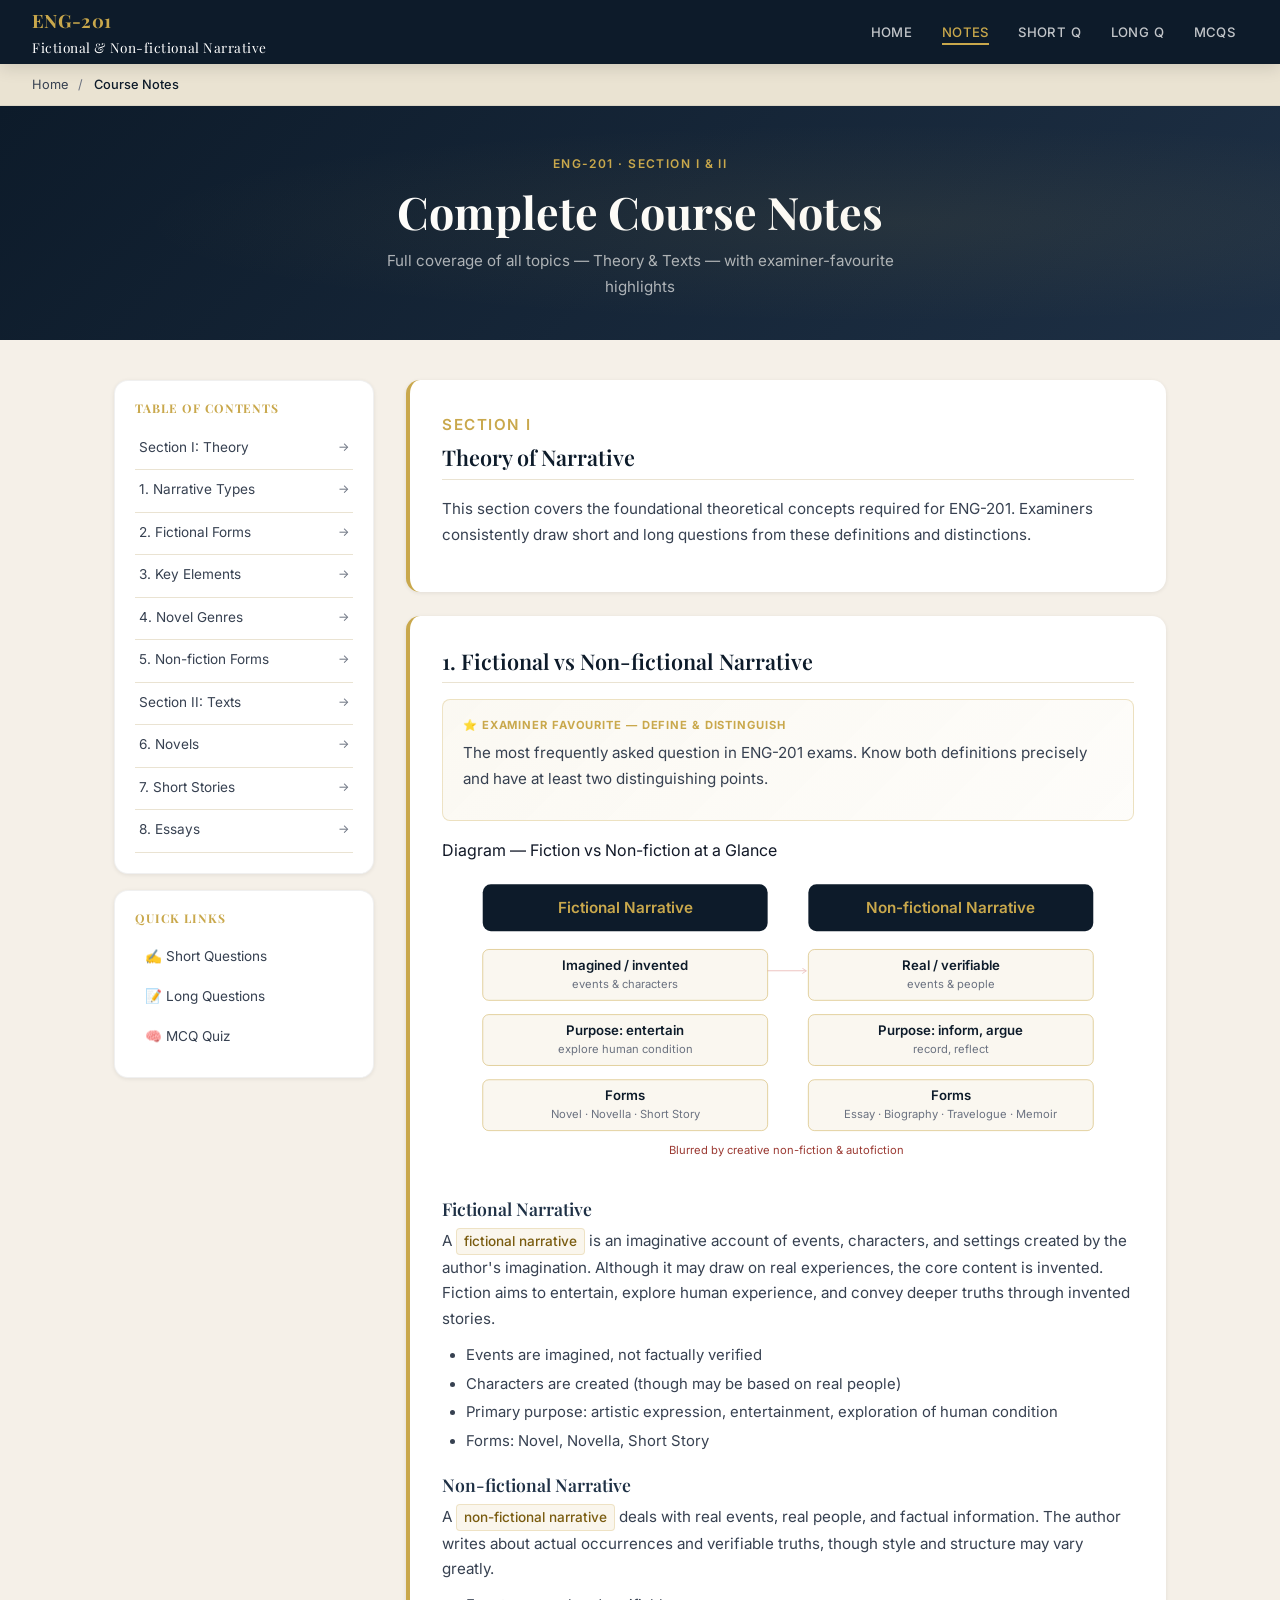
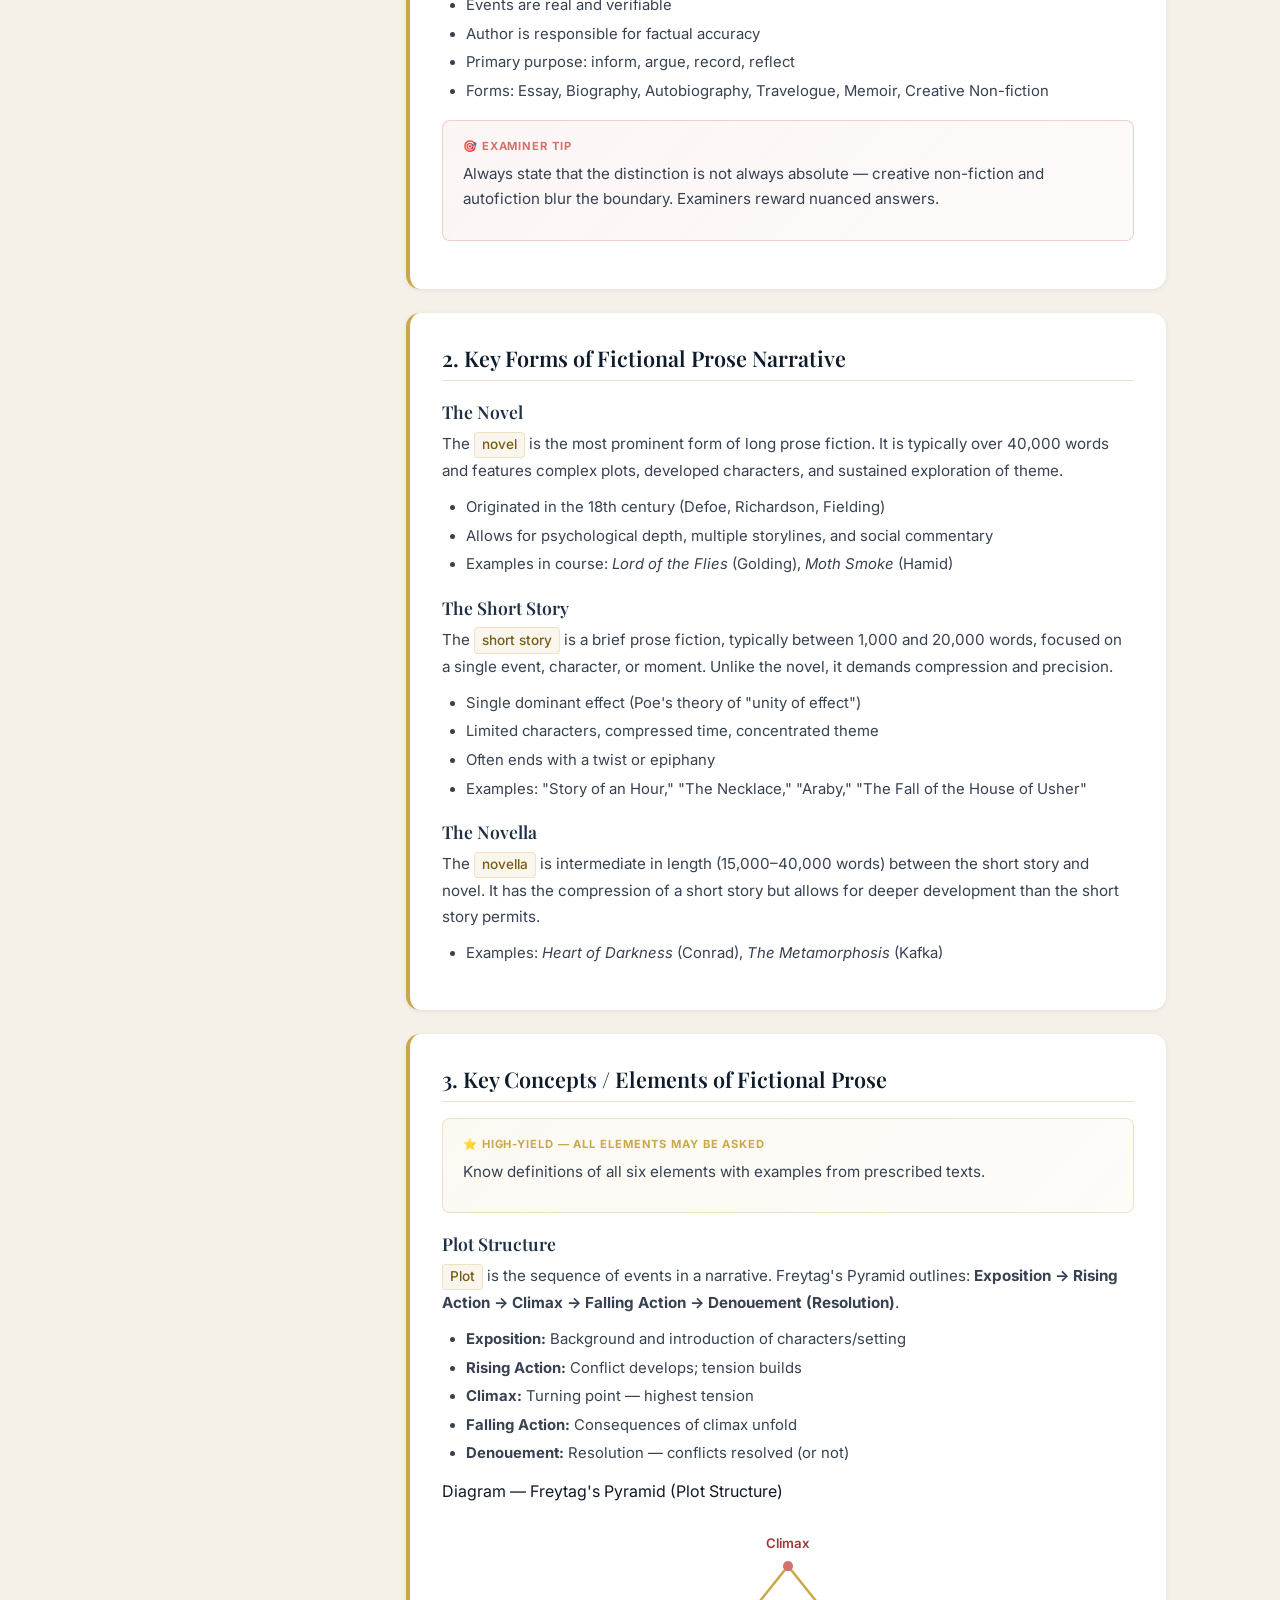
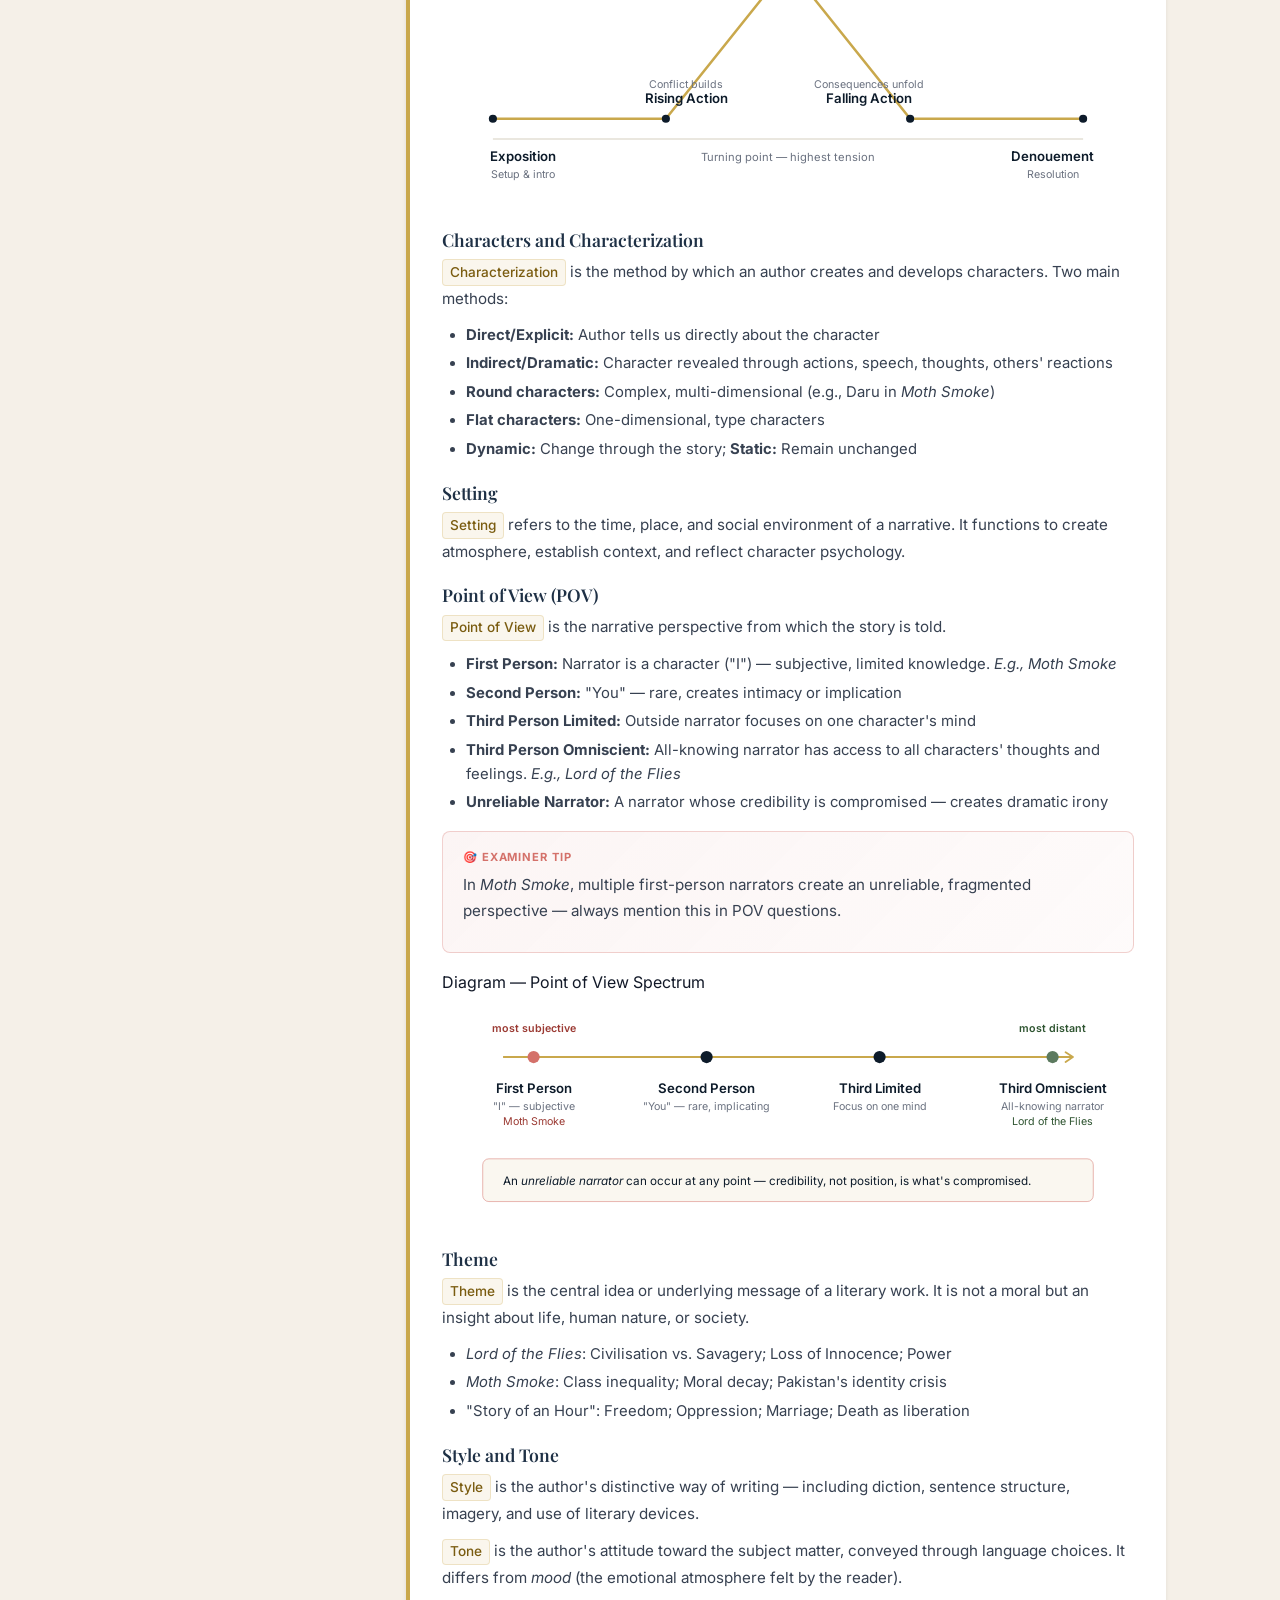
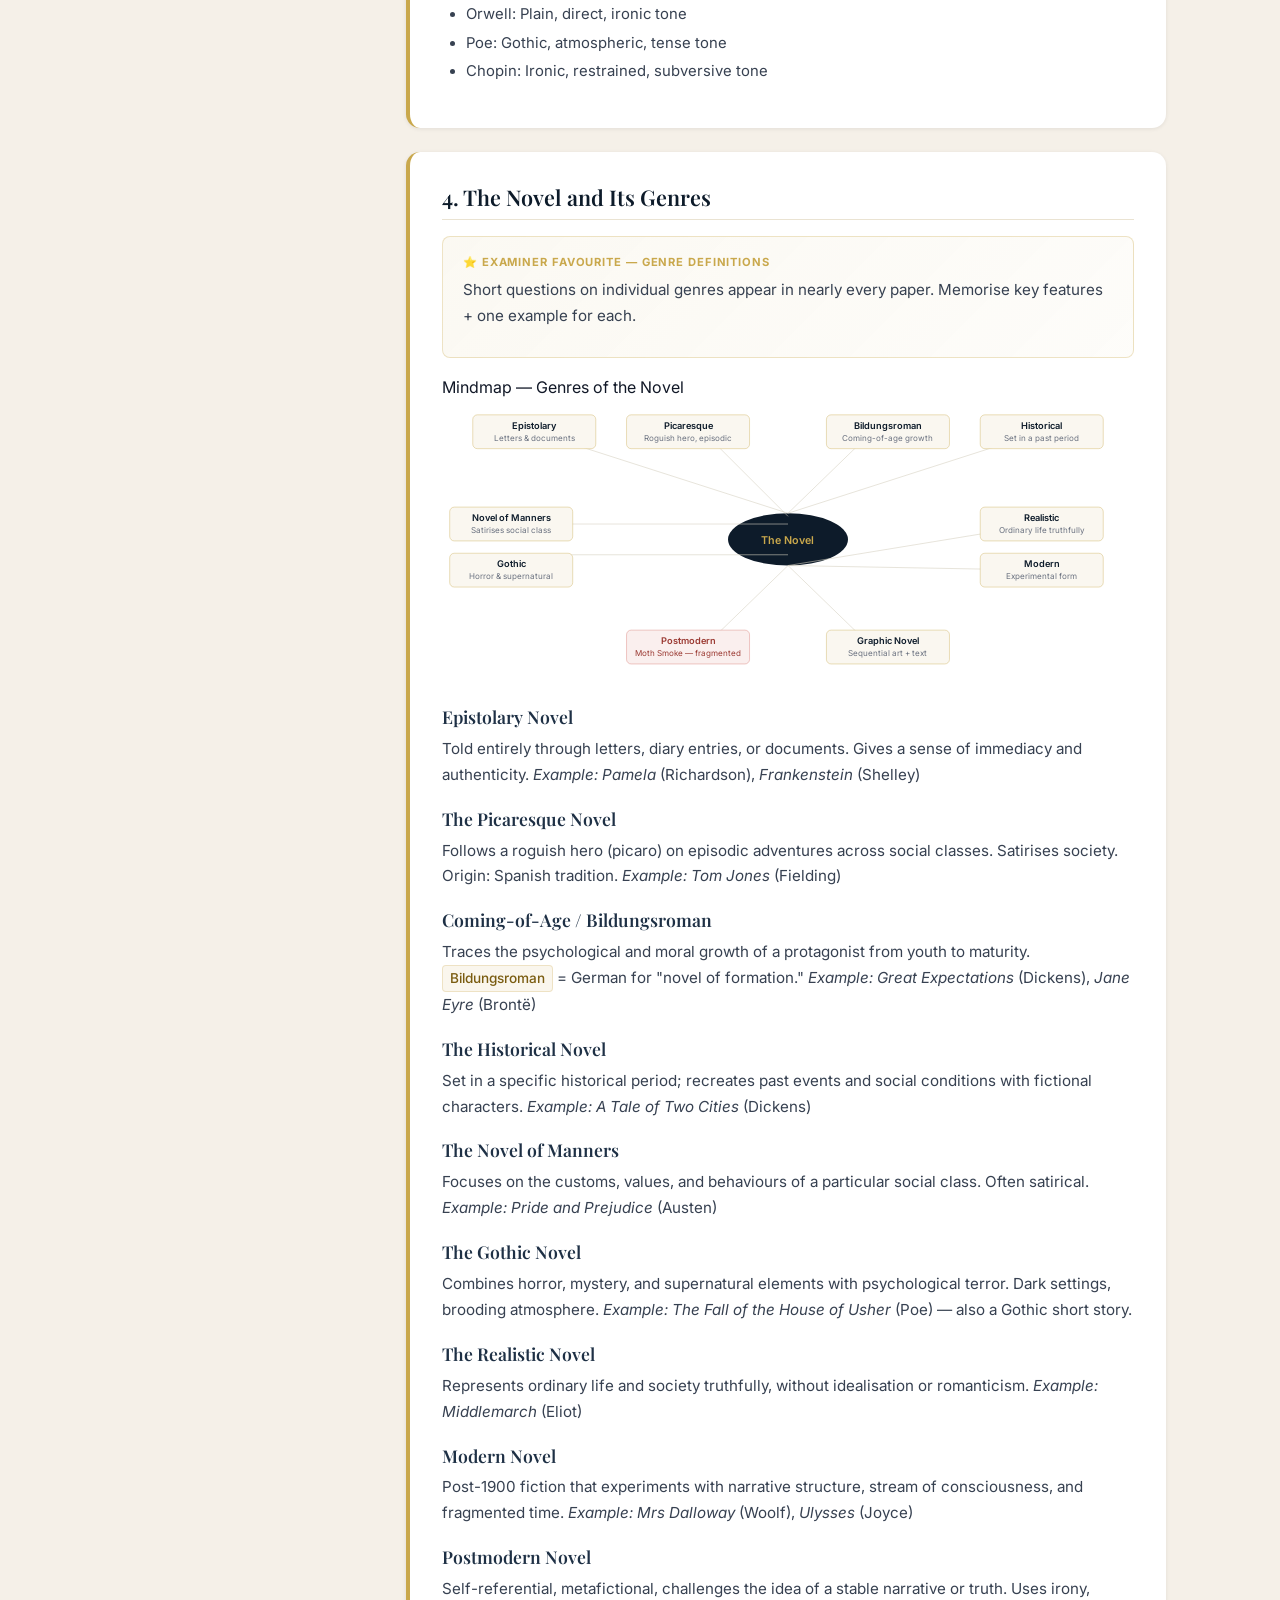
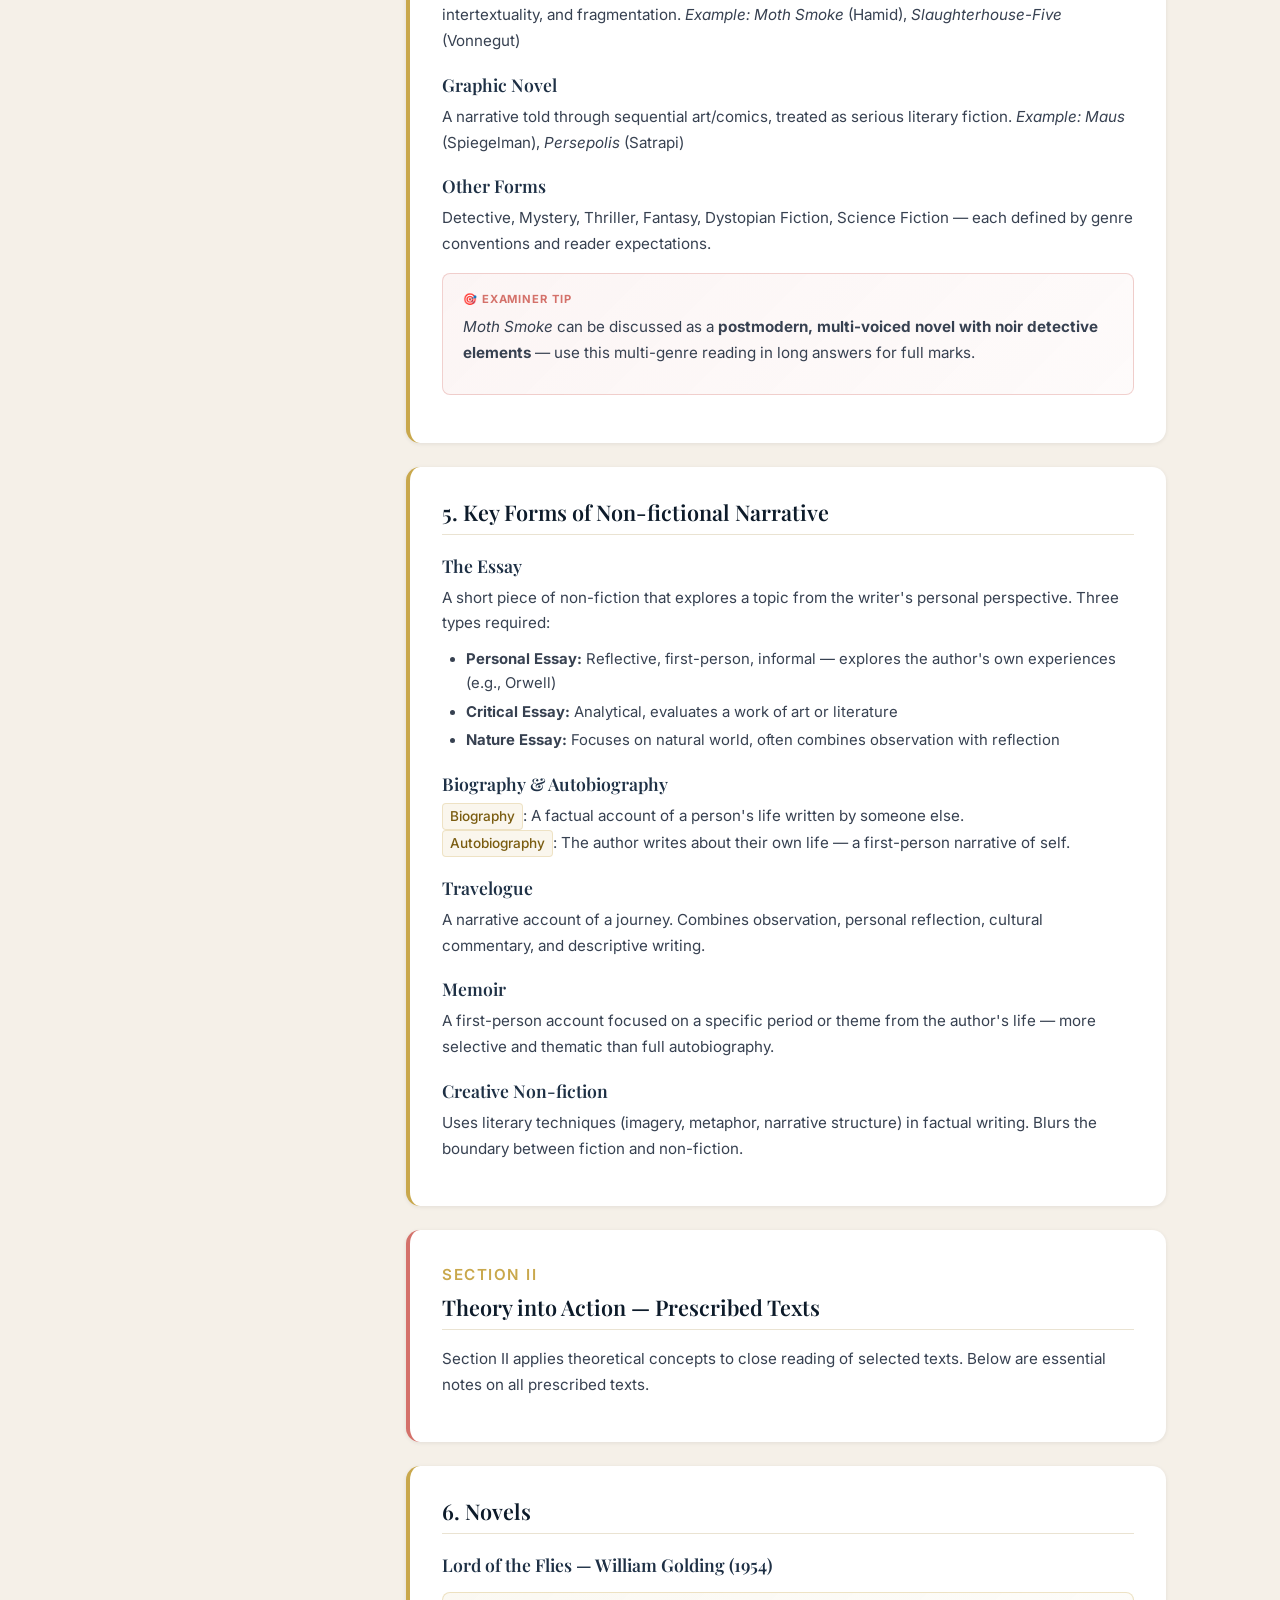
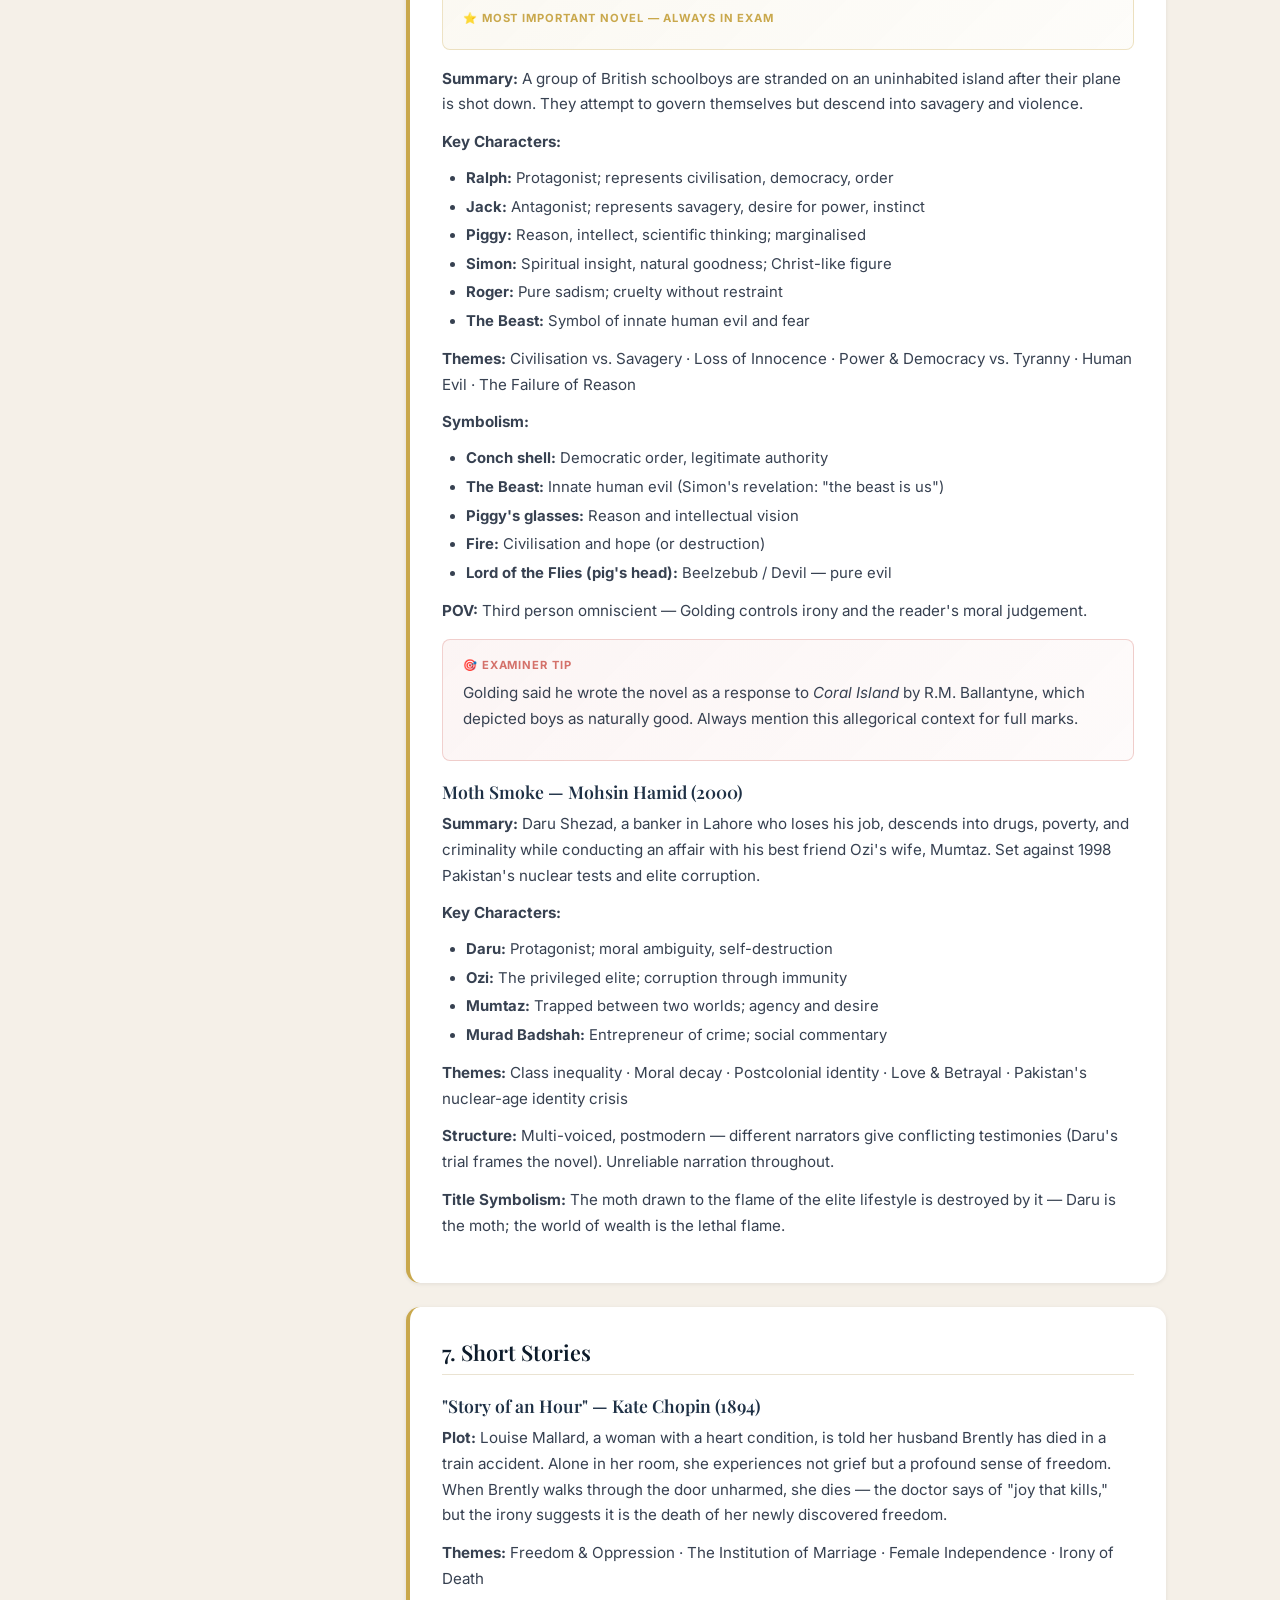
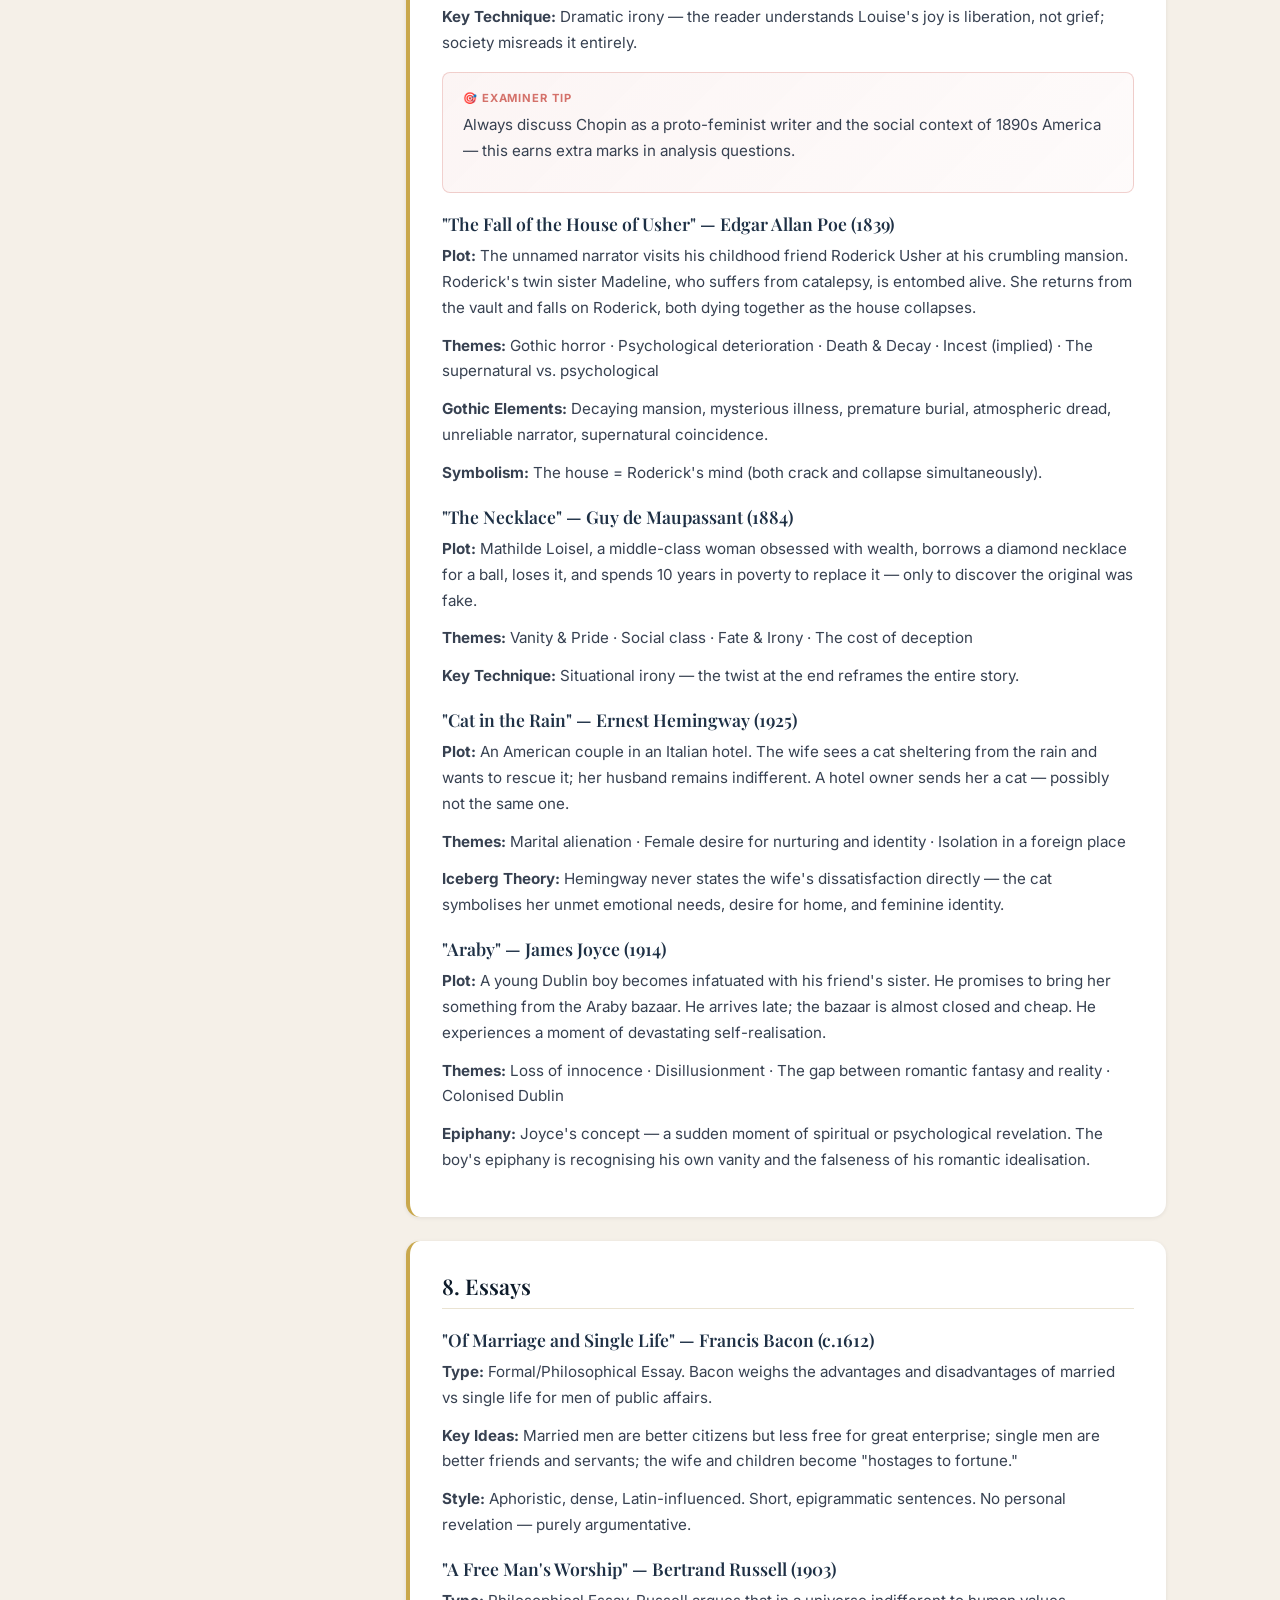
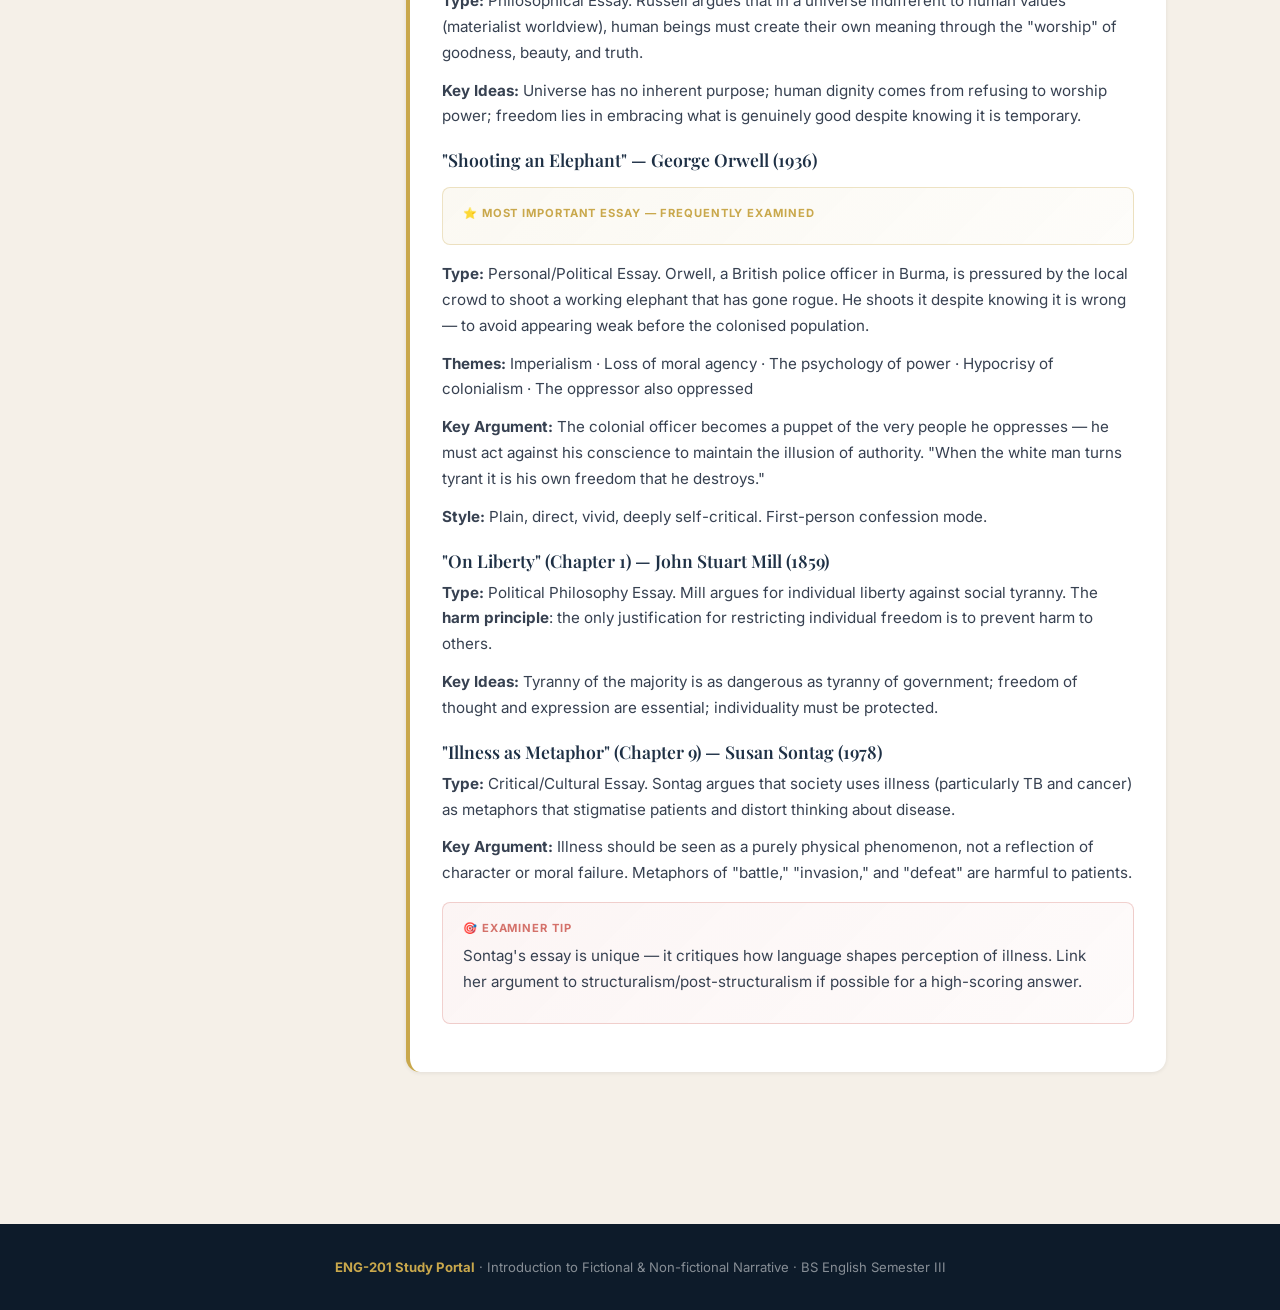
==== commit a33df6d1: "Update chapter1.html" ====
--- a/chapters/chapter1.html
+++ b/chapters/chapter1.html
@@ -115,6 +115,50 @@
             <p>The most frequently asked question in ENG-201 exams. Know both definitions precisely and have at least two distinguishing points.</p>
           </div>
 
+          <div class="diagram-wrap">
+            <div class="diagram-label">Diagram — Fiction vs Non-fiction at a Glance</div>
+            <svg viewBox="0 0 680 300" role="img">
+              <title>Comparison of fictional and non-fictional narrative</title>
+              <desc>A side-by-side diagram contrasting fictional narrative (imagined events, artistic purpose, forms include novel, novella, short story) with non-fictional narrative (real events, informative purpose, forms include essay, biography, travelogue, memoir).</desc>
+              <defs>
+                <marker id="arrow1" viewBox="0 0 10 10" refX="8" refY="5" markerWidth="6" markerHeight="6" orient="auto-start-reverse"><path d="M2 1L8 5L2 9" fill="none" stroke="context-stroke" stroke-width="1.5" stroke-linecap="round" stroke-linejoin="round"/></marker>
+              </defs>
+
+              <rect x="40" y="20" width="280" height="46" rx="8" fill="#0D1B2A"/>
+              <text x="180" y="48" text-anchor="middle" fill="#C9A84C" font-size="15" font-weight="600">Fictional Narrative</text>
+
+              <rect x="360" y="20" width="280" height="46" rx="8" fill="#0D1B2A"/>
+              <text x="500" y="48" text-anchor="middle" fill="#C9A84C" font-size="15" font-weight="600">Non-fictional Narrative</text>
+
+              <rect x="40" y="84" width="280" height="50" rx="6" fill="#FAF7F0" stroke="#C9A84C" stroke-width="0.5"/>
+              <text x="180" y="104" text-anchor="middle" font-size="13" font-weight="600" fill="#0D1B2A">Imagined / invented</text>
+              <text x="180" y="122" text-anchor="middle" font-size="11" fill="#6B7280">events &amp; characters</text>
+
+              <rect x="360" y="84" width="280" height="50" rx="6" fill="#FAF7F0" stroke="#C9A84C" stroke-width="0.5"/>
+              <text x="500" y="104" text-anchor="middle" font-size="13" font-weight="600" fill="#0D1B2A">Real / verifiable</text>
+              <text x="500" y="122" text-anchor="middle" font-size="11" fill="#6B7280">events &amp; people</text>
+
+              <rect x="40" y="148" width="280" height="50" rx="6" fill="#FAF7F0" stroke="#C9A84C" stroke-width="0.5"/>
+              <text x="180" y="168" text-anchor="middle" font-size="13" font-weight="600" fill="#0D1B2A">Purpose: entertain</text>
+              <text x="180" y="186" text-anchor="middle" font-size="11" fill="#6B7280">explore human condition</text>
+
+              <rect x="360" y="148" width="280" height="50" rx="6" fill="#FAF7F0" stroke="#C9A84C" stroke-width="0.5"/>
+              <text x="500" y="168" text-anchor="middle" font-size="13" font-weight="600" fill="#0D1B2A">Purpose: inform, argue</text>
+              <text x="500" y="186" text-anchor="middle" font-size="11" fill="#6B7280">record, reflect</text>
+
+              <rect x="40" y="212" width="280" height="50" rx="6" fill="#FAF7F0" stroke="#C9A84C" stroke-width="0.5"/>
+              <text x="180" y="232" text-anchor="middle" font-size="13" font-weight="600" fill="#0D1B2A">Forms</text>
+              <text x="180" y="250" text-anchor="middle" font-size="11" fill="#6B7280">Novel · Novella · Short Story</text>
+
+              <rect x="360" y="212" width="280" height="50" rx="6" fill="#FAF7F0" stroke="#C9A84C" stroke-width="0.5"/>
+              <text x="500" y="232" text-anchor="middle" font-size="13" font-weight="600" fill="#0D1B2A">Forms</text>
+              <text x="500" y="250" text-anchor="middle" font-size="11" fill="#6B7280">Essay · Biography · Travelogue · Memoir</text>
+
+              <line x1="320" y1="105" x2="358" y2="105" stroke="#D4716A" stroke-width="1" marker-end="url(#arrow1)" opacity="0.4"/>
+              <text x="339" y="285" text-anchor="middle" font-size="11" fill="#9B3A33">Blurred by creative non-fiction &amp; autofiction</text>
+            </svg>
+          </div>
+
           <h3>Fictional Narrative</h3>
           <p>A <span class="key-term">fictional narrative</span> is an imaginative account of events, characters, and settings created by the author's imagination. Although it may draw on real experiences, the core content is invented. Fiction aims to entertain, explore human experience, and convey deeper truths through invented stories.</p>
           <ul>
@@ -186,6 +230,40 @@
             <li><strong>Denouement:</strong> Resolution — conflicts resolved (or not)</li>
           </ul>
 
+          <div class="diagram-wrap">
+            <div class="diagram-label">Diagram — Freytag's Pyramid (Plot Structure)</div>
+            <svg viewBox="0 0 680 290" role="img">
+              <title>Freytag's Pyramid showing the five stages of plot</title>
+              <desc>A mountain-shaped diagram rising from exposition through rising action to a climax peak, then descending through falling action to denouement, illustrating the tension curve of a narrative plot.</desc>
+
+              <line x1="50" y1="230" x2="630" y2="230" stroke="#D6D0C0" stroke-width="1"/>
+
+              <polyline points="50,210 220,210 340,60 460,210 630,210"
+                fill="none" stroke="#C9A84C" stroke-width="2.5" stroke-linejoin="round" stroke-linecap="round"/>
+
+              <circle cx="50" cy="210" r="4" fill="#0D1B2A"/>
+              <circle cx="220" cy="210" r="4" fill="#0D1B2A"/>
+              <circle cx="340" cy="60" r="5" fill="#D4716A"/>
+              <circle cx="460" cy="210" r="4" fill="#0D1B2A"/>
+              <circle cx="630" cy="210" r="4" fill="#0D1B2A"/>
+
+              <text x="340" y="42" text-anchor="middle" font-size="13" font-weight="600" fill="#9B3A33">Climax</text>
+              <text x="340" y="252" text-anchor="middle" font-size="11" fill="#6B7280">Turning point — highest tension</text>
+
+              <text x="80" y="252" text-anchor="middle" font-size="13" font-weight="600" fill="#0D1B2A">Exposition</text>
+              <text x="80" y="268" text-anchor="middle" font-size="10.5" fill="#6B7280">Setup &amp; intro</text>
+
+              <text x="240" y="195" text-anchor="middle" font-size="13" font-weight="600" fill="#0D1B2A">Rising Action</text>
+              <text x="240" y="180" text-anchor="middle" font-size="10.5" fill="#6B7280">Conflict builds</text>
+
+              <text x="420" y="195" text-anchor="middle" font-size="13" font-weight="600" fill="#0D1B2A">Falling Action</text>
+              <text x="420" y="180" text-anchor="middle" font-size="10.5" fill="#6B7280">Consequences unfold</text>
+
+              <text x="600" y="252" text-anchor="middle" font-size="13" font-weight="600" fill="#0D1B2A">Denouement</text>
+              <text x="600" y="268" text-anchor="middle" font-size="10.5" fill="#6B7280">Resolution</text>
+            </svg>
+          </div>
+
           <h3>Characters and Characterization</h3>
           <p><span class="key-term">Characterization</span> is the method by which an author creates and develops characters. Two main methods:</p>
           <ul>
@@ -214,6 +292,44 @@
             <p>In <em>Moth Smoke</em>, multiple first-person narrators create an unreliable, fragmented perspective — always mention this in POV questions.</p>
           </div>
 
+          <div class="diagram-wrap">
+            <div class="diagram-label">Diagram — Point of View Spectrum</div>
+            <svg viewBox="0 0 680 220" role="img">
+              <title>Spectrum of narrative point of view from first person to third person omniscient</title>
+              <desc>A horizontal spectrum showing four points of view ordered by narrative distance: first person (most subjective, closest to one character), second person, third person limited, and third person omniscient (most distant, knows all characters' minds), with course examples marked underneath.</desc>
+              <defs>
+                <marker id="arrowpov" viewBox="0 0 10 10" refX="8" refY="5" markerWidth="6" markerHeight="6" orient="auto-start-reverse"><path d="M2 1L8 5L2 9" fill="none" stroke="context-stroke" stroke-width="1.5" stroke-linecap="round" stroke-linejoin="round"/></marker>
+              </defs>
+
+              <line x1="60" y1="60" x2="620" y2="60" stroke="#C9A84C" stroke-width="2" marker-end="url(#arrowpov)"/>
+
+              <circle cx="90" cy="60" r="6" fill="#D4716A"/>
+              <circle cx="260" cy="60" r="6" fill="#0D1B2A"/>
+              <circle cx="430" cy="60" r="6" fill="#0D1B2A"/>
+              <circle cx="600" cy="60" r="6" fill="#5C7A5F"/>
+
+              <text x="90" y="95" text-anchor="middle" font-size="13" font-weight="600" fill="#0D1B2A">First Person</text>
+              <text x="90" y="112" text-anchor="middle" font-size="10.5" fill="#6B7280">"I" — subjective</text>
+              <text x="90" y="127" text-anchor="middle" font-size="10.5" fill="#9B3A33">Moth Smoke</text>
+
+              <text x="260" y="95" text-anchor="middle" font-size="13" font-weight="600" fill="#0D1B2A">Second Person</text>
+              <text x="260" y="112" text-anchor="middle" font-size="10.5" fill="#6B7280">"You" — rare, implicating</text>
+
+              <text x="430" y="95" text-anchor="middle" font-size="13" font-weight="600" fill="#0D1B2A">Third Limited</text>
+              <text x="430" y="112" text-anchor="middle" font-size="10.5" fill="#6B7280">Focus on one mind</text>
+
+              <text x="600" y="95" text-anchor="middle" font-size="13" font-weight="600" fill="#0D1B2A">Third Omniscient</text>
+              <text x="600" y="112" text-anchor="middle" font-size="10.5" fill="#6B7280">All-knowing narrator</text>
+              <text x="600" y="127" text-anchor="middle" font-size="10.5" fill="#2E5430">Lord of the Flies</text>
+
+              <text x="90" y="35" text-anchor="middle" font-size="10.5" fill="#9B3A33" font-weight="600">most subjective</text>
+              <text x="600" y="35" text-anchor="middle" font-size="10.5" fill="#2E5430" font-weight="600">most distant</text>
+
+              <rect x="40" y="160" width="600" height="42" rx="6" fill="#FAF7F0" stroke="#D4716A" stroke-width="0.5"/>
+              <text x="60" y="186" font-size="11.5" fill="#0D1B2A">An <tspan font-style="italic">unreliable narrator</tspan> can occur at any point — credibility, not position, is what's compromised.</text>
+            </svg>
+          </div>
+
           <h3>Theme</h3>
           <p><span class="key-term">Theme</span> is the central idea or underlying message of a literary work. It is not a moral but an insight about life, human nature, or society.</p>
           <ul>
@@ -239,6 +355,69 @@
           <div class="highlight-box">
             <div class="label">⭐ Examiner Favourite — Genre Definitions</div>
             <p>Short questions on individual genres appear in nearly every paper. Memorise key features + one example for each.</p>
+          </div>
+
+          <div class="diagram-wrap scroll-x">
+            <div class="diagram-label">Mindmap — Genres of the Novel</div>
+            <svg viewBox="0 0 900 360" role="img">
+              <title>Mindmap of novel genres branching from a central node</title>
+              <desc>A mindmap with "The Novel" as the central node, branching into ten genres: epistolary, picaresque, bildungsroman, historical, novel of manners, gothic, realistic, modern, postmodern, and graphic novel, each with a one-line defining feature.</desc>
+
+              <ellipse cx="450" cy="180" rx="78" ry="34" fill="#0D1B2A"/>
+              <text x="450" y="186" text-anchor="middle" font-size="14" font-weight="600" fill="#C9A84C">The Novel</text>
+
+              <g font-size="10.5" fill="#6B7280">
+                <line x1="450" y1="146" x2="120" y2="40" stroke="#D6D0C0" stroke-width="0.75"/>
+                <rect x="40" y="18" width="160" height="44" rx="6" fill="#FAF7F0" stroke="#C9A84C" stroke-width="0.5"/>
+                <text x="120" y="36" text-anchor="middle" font-size="12" font-weight="600" fill="#0D1B2A">Epistolary</text>
+                <text x="120" y="52" text-anchor="middle">Letters &amp; documents</text>
+
+                <line x1="450" y1="150" x2="320" y2="20" stroke="#D6D0C0" stroke-width="0.75"/>
+                <rect x="240" y="18" width="160" height="44" rx="6" fill="#FAF7F0" stroke="#C9A84C" stroke-width="0.5"/>
+                <text x="320" y="36" text-anchor="middle" font-size="12" font-weight="600" fill="#0D1B2A">Picaresque</text>
+                <text x="320" y="52" text-anchor="middle">Roguish hero, episodic</text>
+
+                <line x1="450" y1="146" x2="580" y2="20" stroke="#D6D0C0" stroke-width="0.75"/>
+                <rect x="500" y="18" width="160" height="44" rx="6" fill="#FAF7F0" stroke="#C9A84C" stroke-width="0.5"/>
+                <text x="580" y="36" text-anchor="middle" font-size="12" font-weight="600" fill="#0D1B2A">Bildungsroman</text>
+                <text x="580" y="52" text-anchor="middle">Coming-of-age growth</text>
+
+                <line x1="450" y1="146" x2="780" y2="40" stroke="#D6D0C0" stroke-width="0.75"/>
+                <rect x="700" y="18" width="160" height="44" rx="6" fill="#FAF7F0" stroke="#C9A84C" stroke-width="0.5"/>
+                <text x="780" y="36" text-anchor="middle" font-size="12" font-weight="600" fill="#0D1B2A">Historical</text>
+                <text x="780" y="52" text-anchor="middle">Set in a past period</text>
+
+                <line x1="450" y1="160" x2="90" y2="160" stroke="#D6D0C0" stroke-width="0.75"/>
+                <rect x="10" y="138" width="160" height="44" rx="6" fill="#FAF7F0" stroke="#C9A84C" stroke-width="0.5"/>
+                <text x="90" y="156" text-anchor="middle" font-size="12" font-weight="600" fill="#0D1B2A">Novel of Manners</text>
+                <text x="90" y="172" text-anchor="middle">Satirises social class</text>
+
+                <line x1="450" y1="200" x2="90" y2="200" stroke="#D6D0C0" stroke-width="0.75"/>
+                <rect x="10" y="198" width="160" height="44" rx="6" fill="#FAF7F0" stroke="#C9A84C" stroke-width="0.5"/>
+                <text x="90" y="216" text-anchor="middle" font-size="12" font-weight="600" fill="#0D1B2A">Gothic</text>
+                <text x="90" y="232" text-anchor="middle">Horror &amp; supernatural</text>
+
+                <line x1="450" y1="214" x2="780" y2="160" stroke="#D6D0C0" stroke-width="0.75"/>
+                <rect x="700" y="138" width="160" height="44" rx="6" fill="#FAF7F0" stroke="#C9A84C" stroke-width="0.5"/>
+                <text x="780" y="156" text-anchor="middle" font-size="12" font-weight="600" fill="#0D1B2A">Realistic</text>
+                <text x="780" y="172" text-anchor="middle">Ordinary life truthfully</text>
+
+                <line x1="450" y1="214" x2="780" y2="220" stroke="#D6D0C0" stroke-width="0.75"/>
+                <rect x="700" y="198" width="160" height="44" rx="6" fill="#FAF7F0" stroke="#C9A84C" stroke-width="0.5"/>
+                <text x="780" y="216" text-anchor="middle" font-size="12" font-weight="600" fill="#0D1B2A">Modern</text>
+                <text x="780" y="232" text-anchor="middle">Experimental form</text>
+
+                <line x1="450" y1="214" x2="320" y2="340" stroke="#D6D0C0" stroke-width="0.75"/>
+                <rect x="240" y="298" width="160" height="44" rx="6" fill="#FAEFEE" stroke="#D4716A" stroke-width="0.5"/>
+                <text x="320" y="316" text-anchor="middle" font-size="12" font-weight="600" fill="#9B3A33">Postmodern</text>
+                <text x="320" y="332" text-anchor="middle" fill="#9B3A33">Moth Smoke — fragmented</text>
+
+                <line x1="450" y1="214" x2="580" y2="340" stroke="#D6D0C0" stroke-width="0.75"/>
+                <rect x="500" y="298" width="160" height="44" rx="6" fill="#FAF7F0" stroke="#C9A84C" stroke-width="0.5"/>
+                <text x="580" y="316" text-anchor="middle" font-size="12" font-weight="600" fill="#0D1B2A">Graphic Novel</text>
+                <text x="580" y="332" text-anchor="middle">Sequential art + text</text>
+              </g>
+            </svg>
           </div>
 
           <h3>Epistolary Novel</h3>
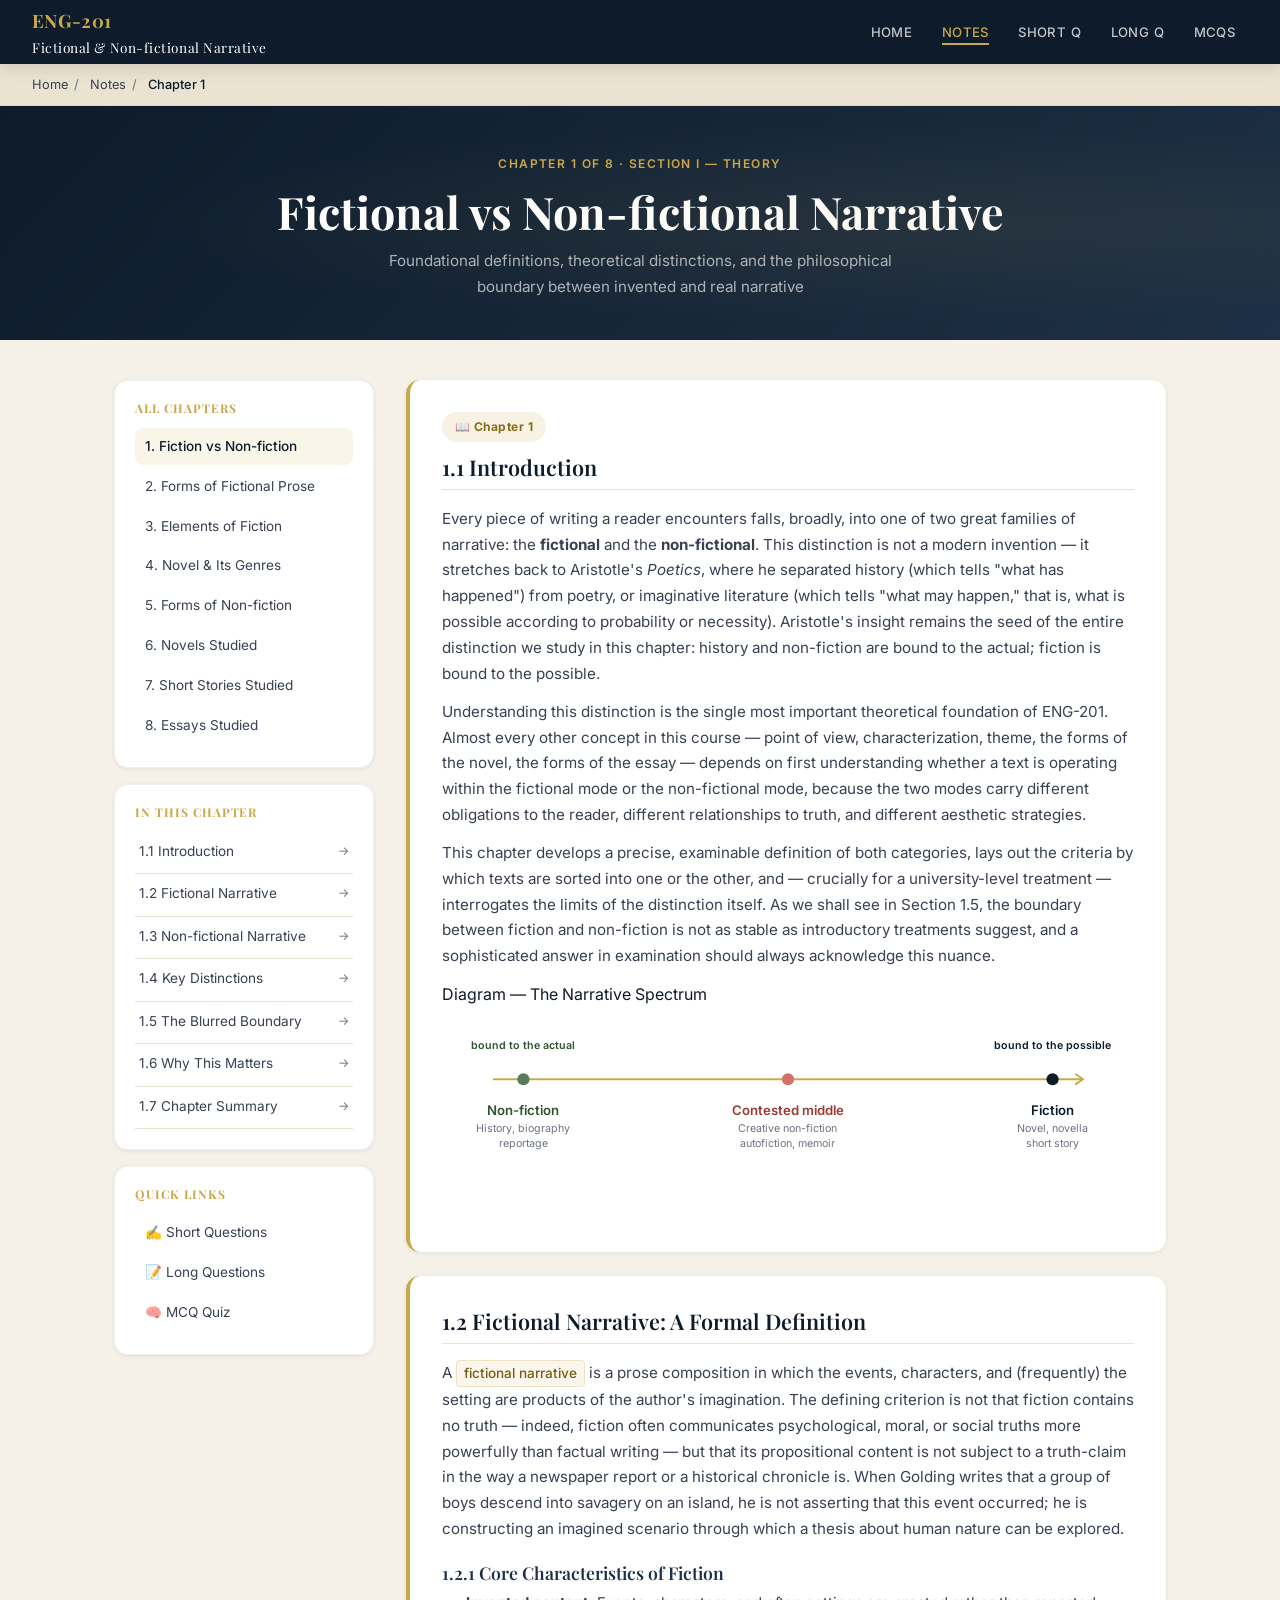
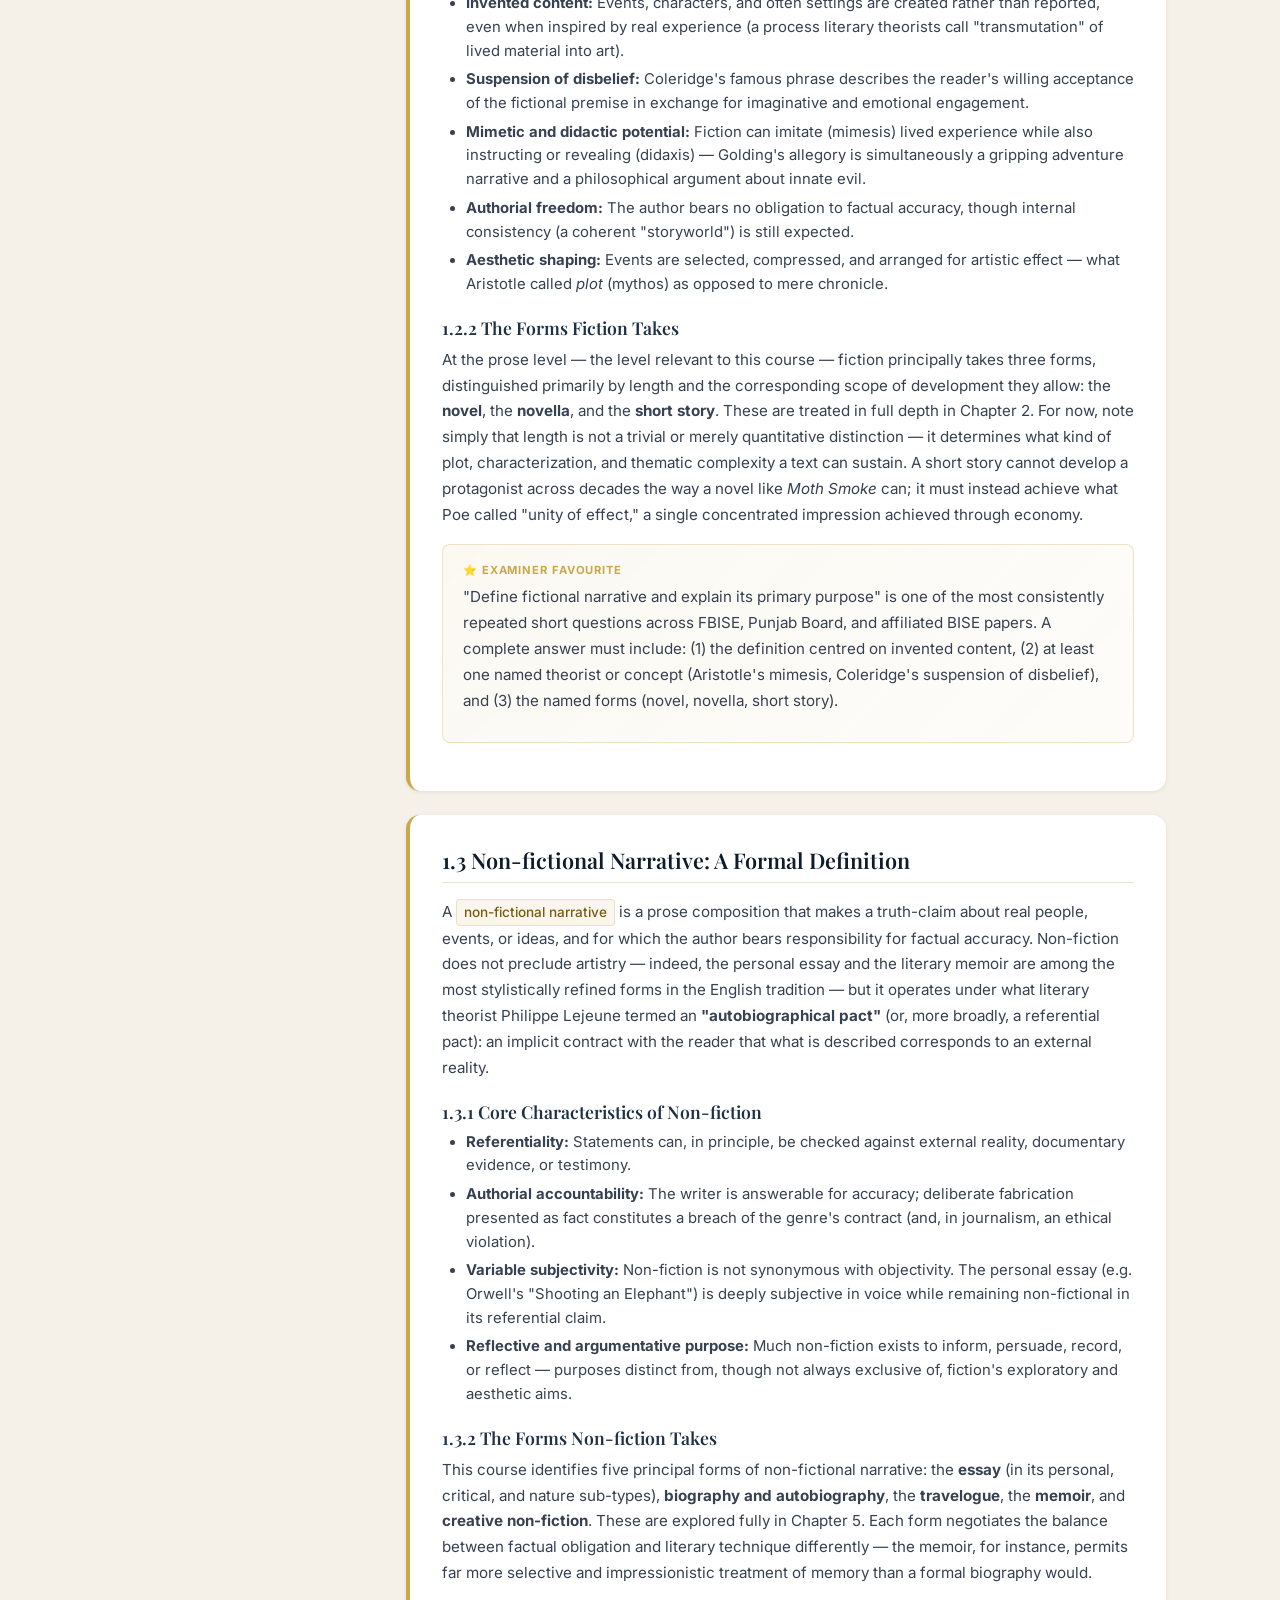
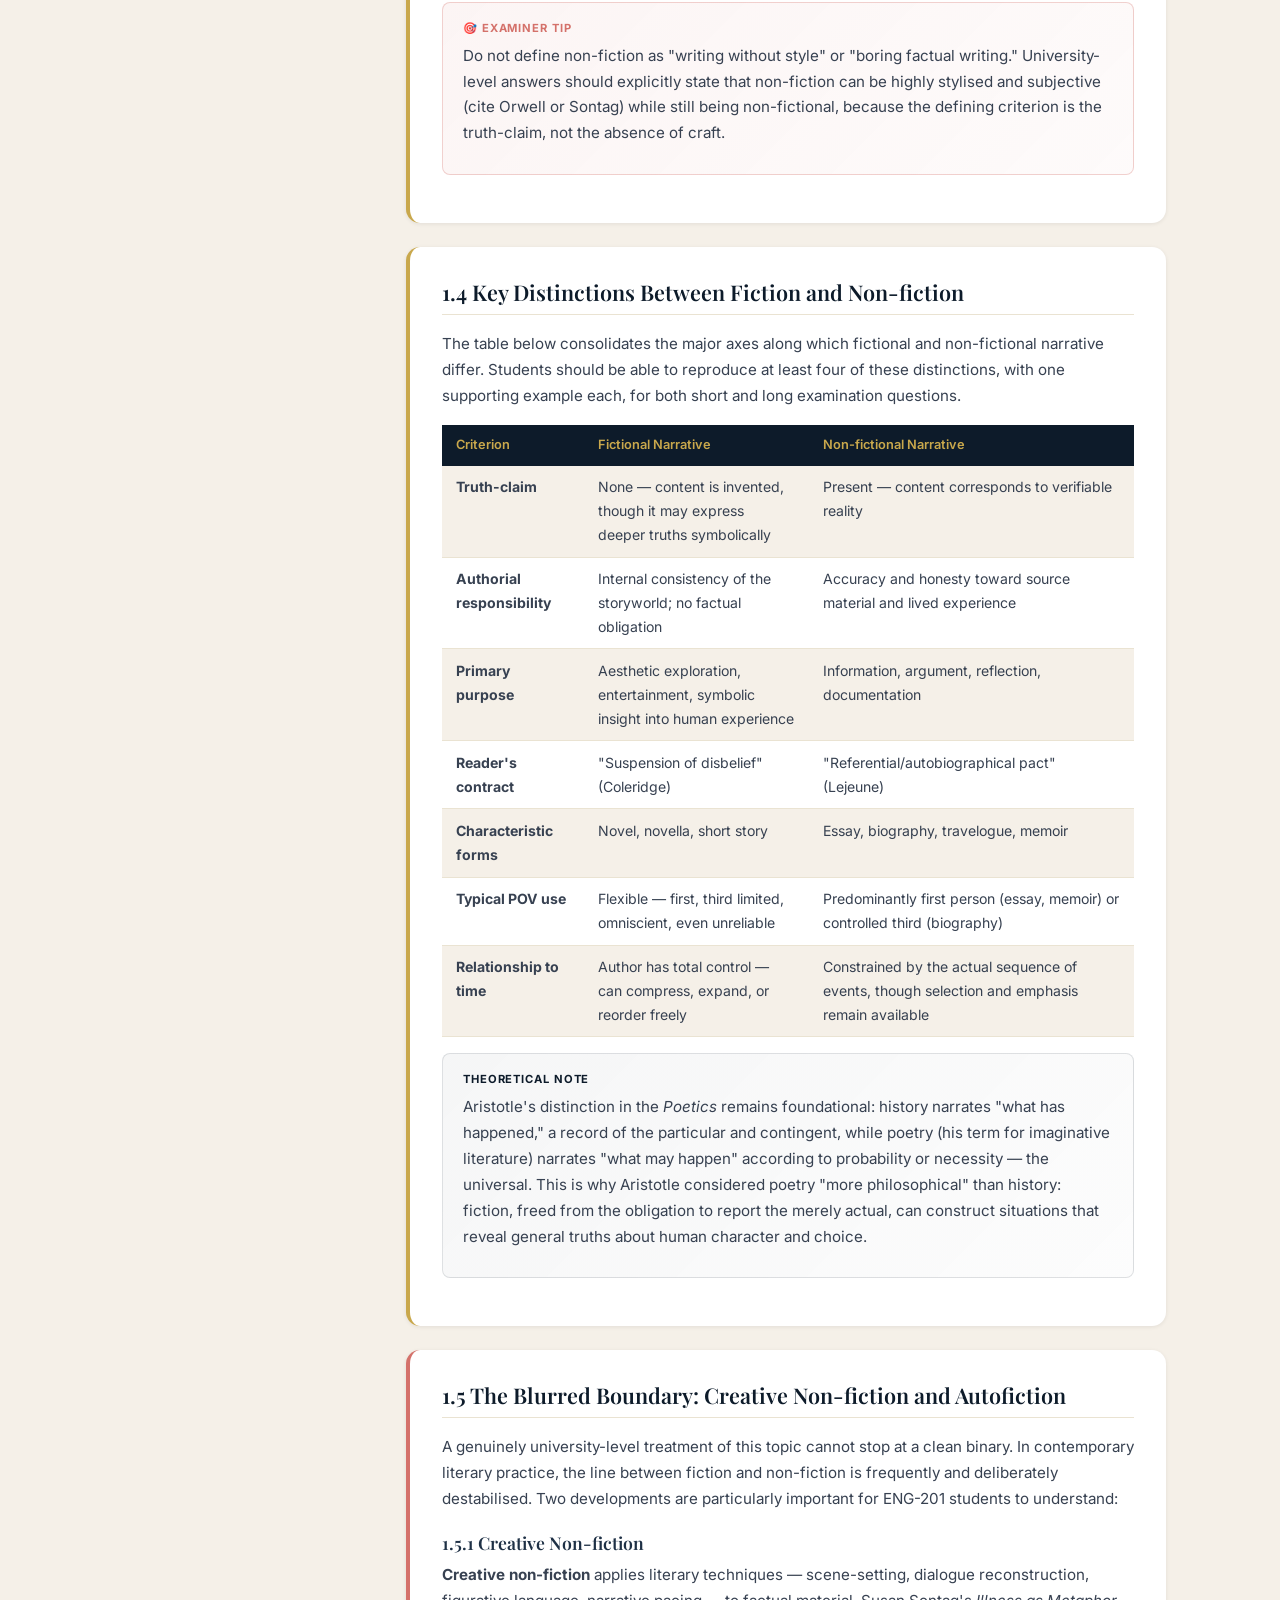
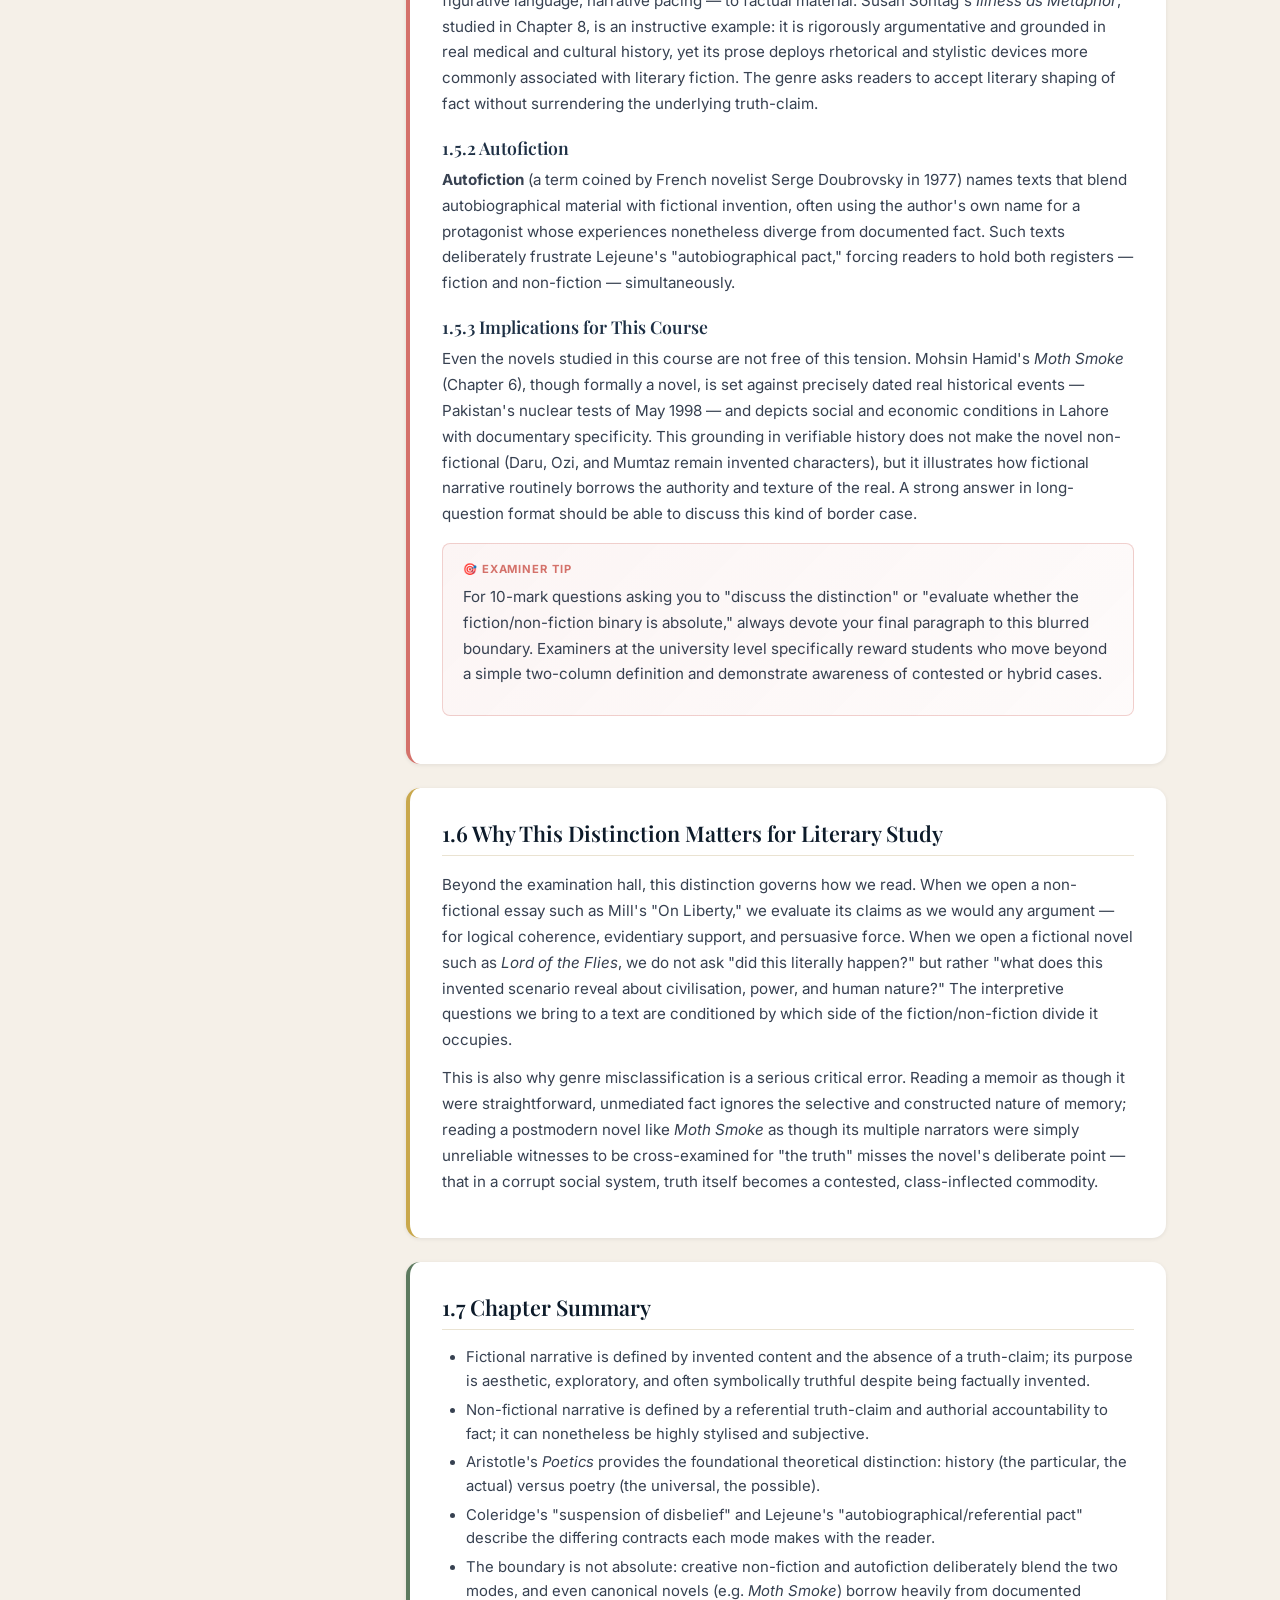
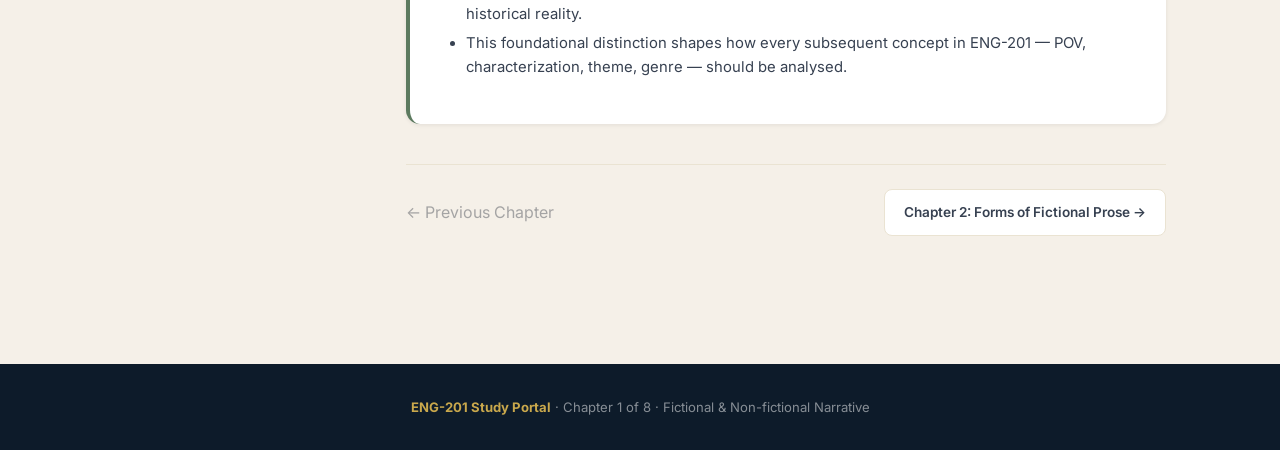
==== commit 11775bf0: "Update chapter1.html" ====
--- a/chapters/chapter1.html
+++ b/chapters/chapter1.html
@@ -3,38 +3,67 @@
 <head>
   <meta charset="UTF-8" />
   <meta name="viewport" content="width=device-width, initial-scale=1.0" />
-  <title>Course Notes | ENG-201</title>
+  <title>Chapter 1: Fictional vs Non-fictional Narrative | ENG-201</title>
   <link rel="stylesheet" href="../css/style.css" />
   <style>
     .toc-list { list-style: none; padding: 0; }
     .toc-list li { border-bottom: 1px solid var(--parchment-dark); }
     .toc-list a {
       display: flex; align-items: center; justify-content: space-between;
-      padding: .5rem .25rem;
-      font-size: .85rem;
-      color: var(--ink-mid);
+      padding: .5rem .25rem; font-size: .85rem; color: var(--ink-mid);
       transition: var(--transition);
     }
     .toc-list a:hover { color: var(--gold); padding-left: .4rem; }
     .toc-list .num { color: var(--ink-light); font-size: .75rem; }
     .key-term {
-      display: inline-block;
-      background: rgba(201,168,76,.1);
-      color: #7A5C10;
-      border: 1px solid rgba(201,168,76,.25);
-      border-radius: 4px;
-      padding: .05rem .45rem;
-      font-size: .85rem;
-      font-weight: 500;
-    }
-    .text-row {
-      display: grid;
-      grid-template-columns: auto 1fr;
-      gap: .4rem .75rem;
-      align-items: start;
-      margin-bottom: .35rem;
-    }
-    .text-row .author { font-size: .8rem; color: var(--ink-light); }
+      display: inline-block; background: rgba(201,168,76,.1); color: #7A5C10;
+      border: 1px solid rgba(201,168,76,.25); border-radius: 4px;
+      padding: .05rem .45rem; font-size: .85rem; font-weight: 500;
+    }
+    .chapter-nav {
+      display: flex; justify-content: space-between; align-items: center;
+      gap: 1rem; margin-top: 2.5rem; padding-top: 1.5rem;
+      border-top: 1px solid var(--parchment-dark);
+    }
+    .chapter-nav a {
+      display: flex; align-items: center; gap: .5rem;
+      padding: .7rem 1.2rem; border-radius: var(--radius);
+      font-size: .85rem; font-weight: 600;
+      background: var(--white); border: 1.5px solid var(--parchment-dark);
+      color: var(--ink-mid); transition: var(--transition);
+    }
+    .chapter-nav a:hover { border-color: var(--gold); color: var(--navy); }
+    .chapter-nav .disabled { opacity: .35; pointer-events: none; }
+    .chapter-badge {
+      display: inline-flex; align-items: center; gap: .4rem;
+      background: rgba(201,168,76,.15); color: #8A6B1A;
+      padding: .3rem .8rem; border-radius: 999px;
+      font-size: .75rem; font-weight: 700; letter-spacing: .04em;
+      margin-bottom: .75rem;
+    }
+    .scholar-box {
+      background: linear-gradient(135deg, rgba(13,27,42,.04), rgba(13,27,42,.01));
+      border: 1px solid rgba(13,27,42,.12);
+      border-radius: var(--radius);
+      padding: 1rem 1.25rem;
+      margin: 1rem 0;
+    }
+    .scholar-box .label {
+      font-size: .7rem; font-weight: 700; letter-spacing: .08em;
+      text-transform: uppercase; color: var(--navy); margin-bottom: .3rem;
+    }
+    .compare-table {
+      width: 100%; border-collapse: collapse; margin: 1rem 0; font-size: .88rem;
+    }
+    .compare-table th {
+      background: var(--navy); color: var(--gold);
+      padding: .6rem .9rem; text-align: left; font-weight: 600; font-size: .8rem;
+    }
+    .compare-table td {
+      padding: .6rem .9rem; border-bottom: 1px solid var(--parchment-dark);
+      color: var(--ink-mid); vertical-align: top;
+    }
+    .compare-table tr:nth-child(even) td { background: var(--parchment); }
   </style>
 </head>
 <body>
@@ -52,15 +81,15 @@
 </nav>
 
 <div class="breadcrumb">
-  <a href="../index.html">Home</a>
-  <span class="sep">/</span>
-  <span class="current">Course Notes</span>
+  <a href="../index.html">Home</a><span class="sep">/</span>
+  <a href="chapter1.html">Notes</a><span class="sep">/</span>
+  <span class="current">Chapter 1</span>
 </div>
 
 <div class="page-header">
-  <p class="eyebrow">ENG-201 · Section I &amp; II</p>
-  <h1>Complete Course Notes</h1>
-  <p>Full coverage of all topics — Theory &amp; Texts — with examiner-favourite highlights</p>
+  <p class="eyebrow">Chapter 1 of 8 · Section I — Theory</p>
+  <h1>Fictional vs Non-fictional Narrative</h1>
+  <p>Foundational definitions, theoretical distinctions, and the philosophical boundary between invented and real narrative</p>
 </div>
 
 <div class="container">
@@ -70,19 +99,29 @@
       <!-- Sidebar -->
       <aside class="sidebar">
         <div class="sidebar-card">
-          <h4>Table of Contents</h4>
+          <h4>All Chapters</h4>
+          <nav class="sidebar-nav">
+            <a href="chapter1.html" class="active">1. Fiction vs Non-fiction</a>
+            <a href="chapter2.html">2. Forms of Fictional Prose</a>
+            <a href="chapter3.html">3. Elements of Fiction</a>
+            <a href="chapter4.html">4. Novel &amp; Its Genres</a>
+            <a href="chapter5.html">5. Forms of Non-fiction</a>
+            <a href="chapter6.html">6. Novels Studied</a>
+            <a href="chapter7.html">7. Short Stories Studied</a>
+            <a href="chapter8.html">8. Essays Studied</a>
+          </nav>
+        </div>
+        <div class="sidebar-card">
+          <h4>In This Chapter</h4>
           <nav class="sidebar-nav">
             <ul class="toc-list">
-              <li><a href="#sec1">Section I: Theory <span class="num">→</span></a></li>
-              <li><a href="#narrative">1. Narrative Types <span class="num">→</span></a></li>
-              <li><a href="#fictional-forms">2. Fictional Forms <span class="num">→</span></a></li>
-              <li><a href="#elements">3. Key Elements <span class="num">→</span></a></li>
-              <li><a href="#novel-genres">4. Novel Genres <span class="num">→</span></a></li>
-              <li><a href="#nonfiction">5. Non-fiction Forms <span class="num">→</span></a></li>
-              <li><a href="#sec2">Section II: Texts <span class="num">→</span></a></li>
-              <li><a href="#novels">6. Novels <span class="num">→</span></a></li>
-              <li><a href="#stories">7. Short Stories <span class="num">→</span></a></li>
-              <li><a href="#essays">8. Essays <span class="num">→</span></a></li>
+              <li><a href="#intro">1.1 Introduction <span class="num">→</span></a></li>
+              <li><a href="#fictional-def">1.2 Fictional Narrative <span class="num">→</span></a></li>
+              <li><a href="#nonfictional-def">1.3 Non-fictional Narrative <span class="num">→</span></a></li>
+              <li><a href="#distinctions">1.4 Key Distinctions <span class="num">→</span></a></li>
+              <li><a href="#blurred">1.5 The Blurred Boundary <span class="num">→</span></a></li>
+              <li><a href="#why-matters">1.6 Why This Matters <span class="num">→</span></a></li>
+              <li><a href="#summary">1.7 Chapter Summary <span class="num">→</span></a></li>
             </ul>
           </nav>
         </div>
@@ -99,523 +138,153 @@
       <!-- Main Content -->
       <main>
 
-        <!-- ═══ SECTION I ═══ -->
-        <div id="sec1" class="note-section">
-          <p class="section-label">Section I</p>
-          <h2>Theory of Narrative</h2>
-          <p>This section covers the foundational theoretical concepts required for ENG-201. Examiners consistently draw short and long questions from these definitions and distinctions.</p>
-        </div>
-
-        <!-- ── 1. Narrative Types ── -->
-        <div id="narrative" class="note-section">
-          <h2>1. Fictional vs Non-fictional Narrative</h2>
+        <div id="intro" class="note-section">
+          <span class="chapter-badge">📖 Chapter 1</span>
+          <h2>1.1 Introduction</h2>
+          <p>Every piece of writing a reader encounters falls, broadly, into one of two great families of narrative: the <strong>fictional</strong> and the <strong>non-fictional</strong>. This distinction is not a modern invention — it stretches back to Aristotle's <em>Poetics</em>, where he separated history (which tells "what has happened") from poetry, or imaginative literature (which tells "what may happen," that is, what is possible according to probability or necessity). Aristotle's insight remains the seed of the entire distinction we study in this chapter: history and non-fiction are bound to the actual; fiction is bound to the possible.</p>
+          <p>Understanding this distinction is the single most important theoretical foundation of ENG-201. Almost every other concept in this course — point of view, characterization, theme, the forms of the novel, the forms of the essay — depends on first understanding whether a text is operating within the fictional mode or the non-fictional mode, because the two modes carry different obligations to the reader, different relationships to truth, and different aesthetic strategies.</p>
+          <p>This chapter develops a precise, examinable definition of both categories, lays out the criteria by which texts are sorted into one or the other, and — crucially for a university-level treatment — interrogates the limits of the distinction itself. As we shall see in Section 1.5, the boundary between fiction and non-fiction is not as stable as introductory treatments suggest, and a sophisticated answer in examination should always acknowledge this nuance.</p>
+
+          <div class="diagram-wrap">
+            <div class="diagram-label">Diagram — The Narrative Spectrum</div>
+            <svg viewBox="0 0 680 200" role="img">
+              <title>The narrative spectrum from pure fact to pure invention</title>
+              <desc>A horizontal spectrum showing non-fictional narrative forms such as history, biography, and reportage anchored at the factual end, fictional narrative forms such as the novel and short story anchored at the invented end, with creative non-fiction and autofiction occupying the contested middle ground.</desc>
+              <defs>
+                <marker id="arrowc1a" viewBox="0 0 10 10" refX="8" refY="5" markerWidth="6" markerHeight="6" orient="auto-start-reverse"><path d="M2 1L8 5L2 9" fill="none" stroke="context-stroke" stroke-width="1.5" stroke-linecap="round" stroke-linejoin="round"/></marker>
+              </defs>
+              <line x1="50" y1="70" x2="630" y2="70" stroke="#C9A84C" stroke-width="2" marker-end="url(#arrowc1a)"/>
+              <circle cx="80" cy="70" r="6" fill="#5C7A5F"/>
+              <circle cx="340" cy="70" r="6" fill="#D4716A"/>
+              <circle cx="600" cy="70" r="6" fill="#0D1B2A"/>
+              <text x="80" y="105" text-anchor="middle" font-size="13" font-weight="600" fill="#2E5430">Non-fiction</text>
+              <text x="80" y="122" text-anchor="middle" font-size="10.5" fill="#6B7280">History, biography</text>
+              <text x="80" y="137" text-anchor="middle" font-size="10.5" fill="#6B7280">reportage</text>
+              <text x="340" y="105" text-anchor="middle" font-size="13" font-weight="600" fill="#9B3A33">Contested middle</text>
+              <text x="340" y="122" text-anchor="middle" font-size="10.5" fill="#6B7280">Creative non-fiction</text>
+              <text x="340" y="137" text-anchor="middle" font-size="10.5" fill="#6B7280">autofiction, memoir</text>
+              <text x="600" y="105" text-anchor="middle" font-size="13" font-weight="600" fill="#0D1B2A">Fiction</text>
+              <text x="600" y="122" text-anchor="middle" font-size="10.5" fill="#6B7280">Novel, novella</text>
+              <text x="600" y="137" text-anchor="middle" font-size="10.5" fill="#6B7280">short story</text>
+              <text x="80" y="40" text-anchor="middle" font-size="10.5" fill="#2E5430" font-weight="600">bound to the actual</text>
+              <text x="600" y="40" text-anchor="middle" font-size="10.5" fill="#0D1B2A" font-weight="600">bound to the possible</text>
+            </svg>
+          </div>
+        </div>
+
+        <div id="fictional-def" class="note-section">
+          <h2>1.2 Fictional Narrative: A Formal Definition</h2>
+          <p>A <span class="key-term">fictional narrative</span> is a prose composition in which the events, characters, and (frequently) the setting are products of the author's imagination. The defining criterion is not that fiction contains no truth — indeed, fiction often communicates psychological, moral, or social truths more powerfully than factual writing — but that its propositional content is not subject to a truth-claim in the way a newspaper report or a historical chronicle is. When Golding writes that a group of boys descend into savagery on an island, he is not asserting that this event occurred; he is constructing an imagined scenario through which a thesis about human nature can be explored.</p>
+
+          <h3>1.2.1 Core Characteristics of Fiction</h3>
+          <ul>
+            <li><strong>Invented content:</strong> Events, characters, and often settings are created rather than reported, even when inspired by real experience (a process literary theorists call "transmutation" of lived material into art).</li>
+            <li><strong>Suspension of disbelief:</strong> Coleridge's famous phrase describes the reader's willing acceptance of the fictional premise in exchange for imaginative and emotional engagement.</li>
+            <li><strong>Mimetic and didactic potential:</strong> Fiction can imitate (mimesis) lived experience while also instructing or revealing (didaxis) — Golding's allegory is simultaneously a gripping adventure narrative and a philosophical argument about innate evil.</li>
+            <li><strong>Authorial freedom:</strong> The author bears no obligation to factual accuracy, though internal consistency (a coherent "storyworld") is still expected.</li>
+            <li><strong>Aesthetic shaping:</strong> Events are selected, compressed, and arranged for artistic effect — what Aristotle called <em>plot</em> (mythos) as opposed to mere chronicle.</li>
+          </ul>
+
+          <h3>1.2.2 The Forms Fiction Takes</h3>
+          <p>At the prose level — the level relevant to this course — fiction principally takes three forms, distinguished primarily by length and the corresponding scope of development they allow: the <strong>novel</strong>, the <strong>novella</strong>, and the <strong>short story</strong>. These are treated in full depth in Chapter 2. For now, note simply that length is not a trivial or merely quantitative distinction — it determines what kind of plot, characterization, and thematic complexity a text can sustain. A short story cannot develop a protagonist across decades the way a novel like <em>Moth Smoke</em> can; it must instead achieve what Poe called "unity of effect," a single concentrated impression achieved through economy.</p>
 
           <div class="highlight-box">
-            <div class="label">⭐ Examiner Favourite — Define &amp; Distinguish</div>
-            <p>The most frequently asked question in ENG-201 exams. Know both definitions precisely and have at least two distinguishing points.</p>
-          </div>
-
-          <div class="diagram-wrap">
-            <div class="diagram-label">Diagram — Fiction vs Non-fiction at a Glance</div>
-            <svg viewBox="0 0 680 300" role="img">
-              <title>Comparison of fictional and non-fictional narrative</title>
-              <desc>A side-by-side diagram contrasting fictional narrative (imagined events, artistic purpose, forms include novel, novella, short story) with non-fictional narrative (real events, informative purpose, forms include essay, biography, travelogue, memoir).</desc>
-              <defs>
-                <marker id="arrow1" viewBox="0 0 10 10" refX="8" refY="5" markerWidth="6" markerHeight="6" orient="auto-start-reverse"><path d="M2 1L8 5L2 9" fill="none" stroke="context-stroke" stroke-width="1.5" stroke-linecap="round" stroke-linejoin="round"/></marker>
-              </defs>
-
-              <rect x="40" y="20" width="280" height="46" rx="8" fill="#0D1B2A"/>
-              <text x="180" y="48" text-anchor="middle" fill="#C9A84C" font-size="15" font-weight="600">Fictional Narrative</text>
-
-              <rect x="360" y="20" width="280" height="46" rx="8" fill="#0D1B2A"/>
-              <text x="500" y="48" text-anchor="middle" fill="#C9A84C" font-size="15" font-weight="600">Non-fictional Narrative</text>
-
-              <rect x="40" y="84" width="280" height="50" rx="6" fill="#FAF7F0" stroke="#C9A84C" stroke-width="0.5"/>
-              <text x="180" y="104" text-anchor="middle" font-size="13" font-weight="600" fill="#0D1B2A">Imagined / invented</text>
-              <text x="180" y="122" text-anchor="middle" font-size="11" fill="#6B7280">events &amp; characters</text>
-
-              <rect x="360" y="84" width="280" height="50" rx="6" fill="#FAF7F0" stroke="#C9A84C" stroke-width="0.5"/>
-              <text x="500" y="104" text-anchor="middle" font-size="13" font-weight="600" fill="#0D1B2A">Real / verifiable</text>
-              <text x="500" y="122" text-anchor="middle" font-size="11" fill="#6B7280">events &amp; people</text>
-
-              <rect x="40" y="148" width="280" height="50" rx="6" fill="#FAF7F0" stroke="#C9A84C" stroke-width="0.5"/>
-              <text x="180" y="168" text-anchor="middle" font-size="13" font-weight="600" fill="#0D1B2A">Purpose: entertain</text>
-              <text x="180" y="186" text-anchor="middle" font-size="11" fill="#6B7280">explore human condition</text>
-
-              <rect x="360" y="148" width="280" height="50" rx="6" fill="#FAF7F0" stroke="#C9A84C" stroke-width="0.5"/>
-              <text x="500" y="168" text-anchor="middle" font-size="13" font-weight="600" fill="#0D1B2A">Purpose: inform, argue</text>
-              <text x="500" y="186" text-anchor="middle" font-size="11" fill="#6B7280">record, reflect</text>
-
-              <rect x="40" y="212" width="280" height="50" rx="6" fill="#FAF7F0" stroke="#C9A84C" stroke-width="0.5"/>
-              <text x="180" y="232" text-anchor="middle" font-size="13" font-weight="600" fill="#0D1B2A">Forms</text>
-              <text x="180" y="250" text-anchor="middle" font-size="11" fill="#6B7280">Novel · Novella · Short Story</text>
-
-              <rect x="360" y="212" width="280" height="50" rx="6" fill="#FAF7F0" stroke="#C9A84C" stroke-width="0.5"/>
-              <text x="500" y="232" text-anchor="middle" font-size="13" font-weight="600" fill="#0D1B2A">Forms</text>
-              <text x="500" y="250" text-anchor="middle" font-size="11" fill="#6B7280">Essay · Biography · Travelogue · Memoir</text>
-
-              <line x1="320" y1="105" x2="358" y2="105" stroke="#D4716A" stroke-width="1" marker-end="url(#arrow1)" opacity="0.4"/>
-              <text x="339" y="285" text-anchor="middle" font-size="11" fill="#9B3A33">Blurred by creative non-fiction &amp; autofiction</text>
-            </svg>
-          </div>
-
-          <h3>Fictional Narrative</h3>
-          <p>A <span class="key-term">fictional narrative</span> is an imaginative account of events, characters, and settings created by the author's imagination. Although it may draw on real experiences, the core content is invented. Fiction aims to entertain, explore human experience, and convey deeper truths through invented stories.</p>
+            <div class="label">⭐ Examiner Favourite</div>
+            <p>"Define fictional narrative and explain its primary purpose" is one of the most consistently repeated short questions across FBISE, Punjab Board, and affiliated BISE papers. A complete answer must include: (1) the definition centred on invented content, (2) at least one named theorist or concept (Aristotle's mimesis, Coleridge's suspension of disbelief), and (3) the named forms (novel, novella, short story).</p>
+          </div>
+        </div>
+
+        <div id="nonfictional-def" class="note-section">
+          <h2>1.3 Non-fictional Narrative: A Formal Definition</h2>
+          <p>A <span class="key-term">non-fictional narrative</span> is a prose composition that makes a truth-claim about real people, events, or ideas, and for which the author bears responsibility for factual accuracy. Non-fiction does not preclude artistry — indeed, the personal essay and the literary memoir are among the most stylistically refined forms in the English tradition — but it operates under what literary theorist Philippe Lejeune termed an <strong>"autobiographical pact"</strong> (or, more broadly, a referential pact): an implicit contract with the reader that what is described corresponds to an external reality.</p>
+
+          <h3>1.3.1 Core Characteristics of Non-fiction</h3>
           <ul>
-            <li>Events are imagined, not factually verified</li>
-            <li>Characters are created (though may be based on real people)</li>
-            <li>Primary purpose: artistic expression, entertainment, exploration of human condition</li>
-            <li>Forms: Novel, Novella, Short Story</li>
+            <li><strong>Referentiality:</strong> Statements can, in principle, be checked against external reality, documentary evidence, or testimony.</li>
+            <li><strong>Authorial accountability:</strong> The writer is answerable for accuracy; deliberate fabrication presented as fact constitutes a breach of the genre's contract (and, in journalism, an ethical violation).</li>
+            <li><strong>Variable subjectivity:</strong> Non-fiction is not synonymous with objectivity. The personal essay (e.g. Orwell's "Shooting an Elephant") is deeply subjective in voice while remaining non-fictional in its referential claim.</li>
+            <li><strong>Reflective and argumentative purpose:</strong> Much non-fiction exists to inform, persuade, record, or reflect — purposes distinct from, though not always exclusive of, fiction's exploratory and aesthetic aims.</li>
           </ul>
 
-          <h3>Non-fictional Narrative</h3>
-          <p>A <span class="key-term">non-fictional narrative</span> deals with real events, real people, and factual information. The author writes about actual occurrences and verifiable truths, though style and structure may vary greatly.</p>
-          <ul>
-            <li>Events are real and verifiable</li>
-            <li>Author is responsible for factual accuracy</li>
-            <li>Primary purpose: inform, argue, record, reflect</li>
-            <li>Forms: Essay, Biography, Autobiography, Travelogue, Memoir, Creative Non-fiction</li>
-          </ul>
+          <h3>1.3.2 The Forms Non-fiction Takes</h3>
+          <p>This course identifies five principal forms of non-fictional narrative: the <strong>essay</strong> (in its personal, critical, and nature sub-types), <strong>biography and autobiography</strong>, the <strong>travelogue</strong>, the <strong>memoir</strong>, and <strong>creative non-fiction</strong>. These are explored fully in Chapter 5. Each form negotiates the balance between factual obligation and literary technique differently — the memoir, for instance, permits far more selective and impressionistic treatment of memory than a formal biography would.</p>
 
           <div class="examiner-tip">
             <div class="label">🎯 Examiner Tip</div>
-            <p>Always state that the distinction is not always absolute — creative non-fiction and autofiction blur the boundary. Examiners reward nuanced answers.</p>
-          </div>
-        </div>
-
-        <!-- ── 2. Fictional Forms ── -->
-        <div id="fictional-forms" class="note-section">
-          <h2>2. Key Forms of Fictional Prose Narrative</h2>
-
-          <h3>The Novel</h3>
-          <p>The <span class="key-term">novel</span> is the most prominent form of long prose fiction. It is typically over 40,000 words and features complex plots, developed characters, and sustained exploration of theme.</p>
-          <ul>
-            <li>Originated in the 18th century (Defoe, Richardson, Fielding)</li>
-            <li>Allows for psychological depth, multiple storylines, and social commentary</li>
-            <li>Examples in course: <em>Lord of the Flies</em> (Golding), <em>Moth Smoke</em> (Hamid)</li>
-          </ul>
-
-          <h3>The Short Story</h3>
-          <p>The <span class="key-term">short story</span> is a brief prose fiction, typically between 1,000 and 20,000 words, focused on a single event, character, or moment. Unlike the novel, it demands compression and precision.</p>
-          <ul>
-            <li>Single dominant effect (Poe's theory of "unity of effect")</li>
-            <li>Limited characters, compressed time, concentrated theme</li>
-            <li>Often ends with a twist or epiphany</li>
-            <li>Examples: "Story of an Hour," "The Necklace," "Araby," "The Fall of the House of Usher"</li>
-          </ul>
-
-          <h3>The Novella</h3>
-          <p>The <span class="key-term">novella</span> is intermediate in length (15,000–40,000 words) between the short story and novel. It has the compression of a short story but allows for deeper development than the short story permits.</p>
-          <ul>
-            <li>Examples: <em>Heart of Darkness</em> (Conrad), <em>The Metamorphosis</em> (Kafka)</li>
-          </ul>
-        </div>
-
-        <!-- ── 3. Elements ── -->
-        <div id="elements" class="note-section">
-          <h2>3. Key Concepts / Elements of Fictional Prose</h2>
-
-          <div class="highlight-box">
-            <div class="label">⭐ High-Yield — All Elements May Be Asked</div>
-            <p>Know definitions of all six elements with examples from prescribed texts.</p>
-          </div>
-
-          <h3>Plot Structure</h3>
-          <p><span class="key-term">Plot</span> is the sequence of events in a narrative. Freytag's Pyramid outlines: <strong>Exposition → Rising Action → Climax → Falling Action → Denouement (Resolution)</strong>.</p>
-          <ul>
-            <li><strong>Exposition:</strong> Background and introduction of characters/setting</li>
-            <li><strong>Rising Action:</strong> Conflict develops; tension builds</li>
-            <li><strong>Climax:</strong> Turning point — highest tension</li>
-            <li><strong>Falling Action:</strong> Consequences of climax unfold</li>
-            <li><strong>Denouement:</strong> Resolution — conflicts resolved (or not)</li>
-          </ul>
-
-          <div class="diagram-wrap">
-            <div class="diagram-label">Diagram — Freytag's Pyramid (Plot Structure)</div>
-            <svg viewBox="0 0 680 290" role="img">
-              <title>Freytag's Pyramid showing the five stages of plot</title>
-              <desc>A mountain-shaped diagram rising from exposition through rising action to a climax peak, then descending through falling action to denouement, illustrating the tension curve of a narrative plot.</desc>
-
-              <line x1="50" y1="230" x2="630" y2="230" stroke="#D6D0C0" stroke-width="1"/>
-
-              <polyline points="50,210 220,210 340,60 460,210 630,210"
-                fill="none" stroke="#C9A84C" stroke-width="2.5" stroke-linejoin="round" stroke-linecap="round"/>
-
-              <circle cx="50" cy="210" r="4" fill="#0D1B2A"/>
-              <circle cx="220" cy="210" r="4" fill="#0D1B2A"/>
-              <circle cx="340" cy="60" r="5" fill="#D4716A"/>
-              <circle cx="460" cy="210" r="4" fill="#0D1B2A"/>
-              <circle cx="630" cy="210" r="4" fill="#0D1B2A"/>
-
-              <text x="340" y="42" text-anchor="middle" font-size="13" font-weight="600" fill="#9B3A33">Climax</text>
-              <text x="340" y="252" text-anchor="middle" font-size="11" fill="#6B7280">Turning point — highest tension</text>
-
-              <text x="80" y="252" text-anchor="middle" font-size="13" font-weight="600" fill="#0D1B2A">Exposition</text>
-              <text x="80" y="268" text-anchor="middle" font-size="10.5" fill="#6B7280">Setup &amp; intro</text>
-
-              <text x="240" y="195" text-anchor="middle" font-size="13" font-weight="600" fill="#0D1B2A">Rising Action</text>
-              <text x="240" y="180" text-anchor="middle" font-size="10.5" fill="#6B7280">Conflict builds</text>
-
-              <text x="420" y="195" text-anchor="middle" font-size="13" font-weight="600" fill="#0D1B2A">Falling Action</text>
-              <text x="420" y="180" text-anchor="middle" font-size="10.5" fill="#6B7280">Consequences unfold</text>
-
-              <text x="600" y="252" text-anchor="middle" font-size="13" font-weight="600" fill="#0D1B2A">Denouement</text>
-              <text x="600" y="268" text-anchor="middle" font-size="10.5" fill="#6B7280">Resolution</text>
-            </svg>
-          </div>
-
-          <h3>Characters and Characterization</h3>
-          <p><span class="key-term">Characterization</span> is the method by which an author creates and develops characters. Two main methods:</p>
-          <ul>
-            <li><strong>Direct/Explicit:</strong> Author tells us directly about the character</li>
-            <li><strong>Indirect/Dramatic:</strong> Character revealed through actions, speech, thoughts, others' reactions</li>
-            <li><strong>Round characters:</strong> Complex, multi-dimensional (e.g., Daru in <em>Moth Smoke</em>)</li>
-            <li><strong>Flat characters:</strong> One-dimensional, type characters</li>
-            <li><strong>Dynamic:</strong> Change through the story; <strong>Static:</strong> Remain unchanged</li>
-          </ul>
-
-          <h3>Setting</h3>
-          <p><span class="key-term">Setting</span> refers to the time, place, and social environment of a narrative. It functions to create atmosphere, establish context, and reflect character psychology.</p>
-
-          <h3>Point of View (POV)</h3>
-          <p><span class="key-term">Point of View</span> is the narrative perspective from which the story is told.</p>
-          <ul>
-            <li><strong>First Person:</strong> Narrator is a character ("I") — subjective, limited knowledge. <em>E.g., Moth Smoke</em></li>
-            <li><strong>Second Person:</strong> "You" — rare, creates intimacy or implication</li>
-            <li><strong>Third Person Limited:</strong> Outside narrator focuses on one character's mind</li>
-            <li><strong>Third Person Omniscient:</strong> All-knowing narrator has access to all characters' thoughts and feelings. <em>E.g., Lord of the Flies</em></li>
-            <li><strong>Unreliable Narrator:</strong> A narrator whose credibility is compromised — creates dramatic irony</li>
-          </ul>
+            <p>Do not define non-fiction as "writing without style" or "boring factual writing." University-level answers should explicitly state that non-fiction can be highly stylised and subjective (cite Orwell or Sontag) while still being non-fictional, because the defining criterion is the truth-claim, not the absence of craft.</p>
+          </div>
+        </div>
+
+        <div id="distinctions" class="note-section">
+          <h2>1.4 Key Distinctions Between Fiction and Non-fiction</h2>
+          <p>The table below consolidates the major axes along which fictional and non-fictional narrative differ. Students should be able to reproduce at least four of these distinctions, with one supporting example each, for both short and long examination questions.</p>
+
+          <table class="compare-table">
+            <tr><th>Criterion</th><th>Fictional Narrative</th><th>Non-fictional Narrative</th></tr>
+            <tr><td><strong>Truth-claim</strong></td><td>None — content is invented, though it may express deeper truths symbolically</td><td>Present — content corresponds to verifiable reality</td></tr>
+            <tr><td><strong>Authorial responsibility</strong></td><td>Internal consistency of the storyworld; no factual obligation</td><td>Accuracy and honesty toward source material and lived experience</td></tr>
+            <tr><td><strong>Primary purpose</strong></td><td>Aesthetic exploration, entertainment, symbolic insight into human experience</td><td>Information, argument, reflection, documentation</td></tr>
+            <tr><td><strong>Reader's contract</strong></td><td>"Suspension of disbelief" (Coleridge)</td><td>"Referential/autobiographical pact" (Lejeune)</td></tr>
+            <tr><td><strong>Characteristic forms</strong></td><td>Novel, novella, short story</td><td>Essay, biography, travelogue, memoir</td></tr>
+            <tr><td><strong>Typical POV use</strong></td><td>Flexible — first, third limited, omniscient, even unreliable</td><td>Predominantly first person (essay, memoir) or controlled third (biography)</td></tr>
+            <tr><td><strong>Relationship to time</strong></td><td>Author has total control — can compress, expand, or reorder freely</td><td>Constrained by the actual sequence of events, though selection and emphasis remain available</td></tr>
+          </table>
+
+          <div class="scholar-box">
+            <div class="label">Theoretical Note</div>
+            <p>Aristotle's distinction in the <em>Poetics</em> remains foundational: history narrates "what has happened," a record of the particular and contingent, while poetry (his term for imaginative literature) narrates "what may happen" according to probability or necessity — the universal. This is why Aristotle considered poetry "more philosophical" than history: fiction, freed from the obligation to report the merely actual, can construct situations that reveal general truths about human character and choice.</p>
+          </div>
+        </div>
+
+        <div id="blurred" class="note-section" style="border-left-color: var(--rose)">
+          <h2>1.5 The Blurred Boundary: Creative Non-fiction and Autofiction</h2>
+          <p>A genuinely university-level treatment of this topic cannot stop at a clean binary. In contemporary literary practice, the line between fiction and non-fiction is frequently and deliberately destabilised. Two developments are particularly important for ENG-201 students to understand:</p>
+
+          <h3>1.5.1 Creative Non-fiction</h3>
+          <p><strong>Creative non-fiction</strong> applies literary techniques — scene-setting, dialogue reconstruction, figurative language, narrative pacing — to factual material. Susan Sontag's <em>Illness as Metaphor</em>, studied in Chapter 8, is an instructive example: it is rigorously argumentative and grounded in real medical and cultural history, yet its prose deploys rhetorical and stylistic devices more commonly associated with literary fiction. The genre asks readers to accept literary shaping of fact without surrendering the underlying truth-claim.</p>
+
+          <h3>1.5.2 Autofiction</h3>
+          <p><strong>Autofiction</strong> (a term coined by French novelist Serge Doubrovsky in 1977) names texts that blend autobiographical material with fictional invention, often using the author's own name for a protagonist whose experiences nonetheless diverge from documented fact. Such texts deliberately frustrate Lejeune's "autobiographical pact," forcing readers to hold both registers — fiction and non-fiction — simultaneously.</p>
+
+          <h3>1.5.3 Implications for This Course</h3>
+          <p>Even the novels studied in this course are not free of this tension. Mohsin Hamid's <em>Moth Smoke</em> (Chapter 6), though formally a novel, is set against precisely dated real historical events — Pakistan's nuclear tests of May 1998 — and depicts social and economic conditions in Lahore with documentary specificity. This grounding in verifiable history does not make the novel non-fictional (Daru, Ozi, and Mumtaz remain invented characters), but it illustrates how fictional narrative routinely borrows the authority and texture of the real. A strong answer in long-question format should be able to discuss this kind of border case.</p>
 
           <div class="examiner-tip">
             <div class="label">🎯 Examiner Tip</div>
-            <p>In <em>Moth Smoke</em>, multiple first-person narrators create an unreliable, fragmented perspective — always mention this in POV questions.</p>
-          </div>
-
-          <div class="diagram-wrap">
-            <div class="diagram-label">Diagram — Point of View Spectrum</div>
-            <svg viewBox="0 0 680 220" role="img">
-              <title>Spectrum of narrative point of view from first person to third person omniscient</title>
-              <desc>A horizontal spectrum showing four points of view ordered by narrative distance: first person (most subjective, closest to one character), second person, third person limited, and third person omniscient (most distant, knows all characters' minds), with course examples marked underneath.</desc>
-              <defs>
-                <marker id="arrowpov" viewBox="0 0 10 10" refX="8" refY="5" markerWidth="6" markerHeight="6" orient="auto-start-reverse"><path d="M2 1L8 5L2 9" fill="none" stroke="context-stroke" stroke-width="1.5" stroke-linecap="round" stroke-linejoin="round"/></marker>
-              </defs>
-
-              <line x1="60" y1="60" x2="620" y2="60" stroke="#C9A84C" stroke-width="2" marker-end="url(#arrowpov)"/>
-
-              <circle cx="90" cy="60" r="6" fill="#D4716A"/>
-              <circle cx="260" cy="60" r="6" fill="#0D1B2A"/>
-              <circle cx="430" cy="60" r="6" fill="#0D1B2A"/>
-              <circle cx="600" cy="60" r="6" fill="#5C7A5F"/>
-
-              <text x="90" y="95" text-anchor="middle" font-size="13" font-weight="600" fill="#0D1B2A">First Person</text>
-              <text x="90" y="112" text-anchor="middle" font-size="10.5" fill="#6B7280">"I" — subjective</text>
-              <text x="90" y="127" text-anchor="middle" font-size="10.5" fill="#9B3A33">Moth Smoke</text>
-
-              <text x="260" y="95" text-anchor="middle" font-size="13" font-weight="600" fill="#0D1B2A">Second Person</text>
-              <text x="260" y="112" text-anchor="middle" font-size="10.5" fill="#6B7280">"You" — rare, implicating</text>
-
-              <text x="430" y="95" text-anchor="middle" font-size="13" font-weight="600" fill="#0D1B2A">Third Limited</text>
-              <text x="430" y="112" text-anchor="middle" font-size="10.5" fill="#6B7280">Focus on one mind</text>
-
-              <text x="600" y="95" text-anchor="middle" font-size="13" font-weight="600" fill="#0D1B2A">Third Omniscient</text>
-              <text x="600" y="112" text-anchor="middle" font-size="10.5" fill="#6B7280">All-knowing narrator</text>
-              <text x="600" y="127" text-anchor="middle" font-size="10.5" fill="#2E5430">Lord of the Flies</text>
-
-              <text x="90" y="35" text-anchor="middle" font-size="10.5" fill="#9B3A33" font-weight="600">most subjective</text>
-              <text x="600" y="35" text-anchor="middle" font-size="10.5" fill="#2E5430" font-weight="600">most distant</text>
-
-              <rect x="40" y="160" width="600" height="42" rx="6" fill="#FAF7F0" stroke="#D4716A" stroke-width="0.5"/>
-              <text x="60" y="186" font-size="11.5" fill="#0D1B2A">An <tspan font-style="italic">unreliable narrator</tspan> can occur at any point — credibility, not position, is what's compromised.</text>
-            </svg>
-          </div>
-
-          <h3>Theme</h3>
-          <p><span class="key-term">Theme</span> is the central idea or underlying message of a literary work. It is not a moral but an insight about life, human nature, or society.</p>
+            <p>For 10-mark questions asking you to "discuss the distinction" or "evaluate whether the fiction/non-fiction binary is absolute," always devote your final paragraph to this blurred boundary. Examiners at the university level specifically reward students who move beyond a simple two-column definition and demonstrate awareness of contested or hybrid cases.</p>
+          </div>
+        </div>
+
+        <div id="why-matters" class="note-section">
+          <h2>1.6 Why This Distinction Matters for Literary Study</h2>
+          <p>Beyond the examination hall, this distinction governs how we read. When we open a non-fictional essay such as Mill's "On Liberty," we evaluate its claims as we would any argument — for logical coherence, evidentiary support, and persuasive force. When we open a fictional novel such as <em>Lord of the Flies</em>, we do not ask "did this literally happen?" but rather "what does this invented scenario reveal about civilisation, power, and human nature?" The interpretive questions we bring to a text are conditioned by which side of the fiction/non-fiction divide it occupies.</p>
+          <p>This is also why genre misclassification is a serious critical error. Reading a memoir as though it were straightforward, unmediated fact ignores the selective and constructed nature of memory; reading a postmodern novel like <em>Moth Smoke</em> as though its multiple narrators were simply unreliable witnesses to be cross-examined for "the truth" misses the novel's deliberate point — that in a corrupt social system, truth itself becomes a contested, class-inflected commodity.</p>
+        </div>
+
+        <div id="summary" class="note-section" style="border-left-color: var(--sage)">
+          <h2>1.7 Chapter Summary</h2>
           <ul>
-            <li><em>Lord of the Flies</em>: Civilisation vs. Savagery; Loss of Innocence; Power</li>
-            <li><em>Moth Smoke</em>: Class inequality; Moral decay; Pakistan's identity crisis</li>
-            <li>"Story of an Hour": Freedom; Oppression; Marriage; Death as liberation</li>
+            <li>Fictional narrative is defined by invented content and the absence of a truth-claim; its purpose is aesthetic, exploratory, and often symbolically truthful despite being factually invented.</li>
+            <li>Non-fictional narrative is defined by a referential truth-claim and authorial accountability to fact; it can nonetheless be highly stylised and subjective.</li>
+            <li>Aristotle's <em>Poetics</em> provides the foundational theoretical distinction: history (the particular, the actual) versus poetry (the universal, the possible).</li>
+            <li>Coleridge's "suspension of disbelief" and Lejeune's "autobiographical/referential pact" describe the differing contracts each mode makes with the reader.</li>
+            <li>The boundary is not absolute: creative non-fiction and autofiction deliberately blend the two modes, and even canonical novels (e.g. <em>Moth Smoke</em>) borrow heavily from documented historical reality.</li>
+            <li>This foundational distinction shapes how every subsequent concept in ENG-201 — POV, characterization, theme, genre — should be analysed.</li>
           </ul>
-
-          <h3>Style and Tone</h3>
-          <p><span class="key-term">Style</span> is the author's distinctive way of writing — including diction, sentence structure, imagery, and use of literary devices.</p>
-          <p><span class="key-term">Tone</span> is the author's attitude toward the subject matter, conveyed through language choices. It differs from <em>mood</em> (the emotional atmosphere felt by the reader).</p>
-          <ul>
-            <li>Orwell: Plain, direct, ironic tone</li>
-            <li>Poe: Gothic, atmospheric, tense tone</li>
-            <li>Chopin: Ironic, restrained, subversive tone</li>
-          </ul>
-        </div>
-
-        <!-- ── 4. Novel Genres ── -->
-        <div id="novel-genres" class="note-section">
-          <h2>4. The Novel and Its Genres</h2>
-
-          <div class="highlight-box">
-            <div class="label">⭐ Examiner Favourite — Genre Definitions</div>
-            <p>Short questions on individual genres appear in nearly every paper. Memorise key features + one example for each.</p>
-          </div>
-
-          <div class="diagram-wrap scroll-x">
-            <div class="diagram-label">Mindmap — Genres of the Novel</div>
-            <svg viewBox="0 0 900 360" role="img">
-              <title>Mindmap of novel genres branching from a central node</title>
-              <desc>A mindmap with "The Novel" as the central node, branching into ten genres: epistolary, picaresque, bildungsroman, historical, novel of manners, gothic, realistic, modern, postmodern, and graphic novel, each with a one-line defining feature.</desc>
-
-              <ellipse cx="450" cy="180" rx="78" ry="34" fill="#0D1B2A"/>
-              <text x="450" y="186" text-anchor="middle" font-size="14" font-weight="600" fill="#C9A84C">The Novel</text>
-
-              <g font-size="10.5" fill="#6B7280">
-                <line x1="450" y1="146" x2="120" y2="40" stroke="#D6D0C0" stroke-width="0.75"/>
-                <rect x="40" y="18" width="160" height="44" rx="6" fill="#FAF7F0" stroke="#C9A84C" stroke-width="0.5"/>
-                <text x="120" y="36" text-anchor="middle" font-size="12" font-weight="600" fill="#0D1B2A">Epistolary</text>
-                <text x="120" y="52" text-anchor="middle">Letters &amp; documents</text>
-
-                <line x1="450" y1="150" x2="320" y2="20" stroke="#D6D0C0" stroke-width="0.75"/>
-                <rect x="240" y="18" width="160" height="44" rx="6" fill="#FAF7F0" stroke="#C9A84C" stroke-width="0.5"/>
-                <text x="320" y="36" text-anchor="middle" font-size="12" font-weight="600" fill="#0D1B2A">Picaresque</text>
-                <text x="320" y="52" text-anchor="middle">Roguish hero, episodic</text>
-
-                <line x1="450" y1="146" x2="580" y2="20" stroke="#D6D0C0" stroke-width="0.75"/>
-                <rect x="500" y="18" width="160" height="44" rx="6" fill="#FAF7F0" stroke="#C9A84C" stroke-width="0.5"/>
-                <text x="580" y="36" text-anchor="middle" font-size="12" font-weight="600" fill="#0D1B2A">Bildungsroman</text>
-                <text x="580" y="52" text-anchor="middle">Coming-of-age growth</text>
-
-                <line x1="450" y1="146" x2="780" y2="40" stroke="#D6D0C0" stroke-width="0.75"/>
-                <rect x="700" y="18" width="160" height="44" rx="6" fill="#FAF7F0" stroke="#C9A84C" stroke-width="0.5"/>
-                <text x="780" y="36" text-anchor="middle" font-size="12" font-weight="600" fill="#0D1B2A">Historical</text>
-                <text x="780" y="52" text-anchor="middle">Set in a past period</text>
-
-                <line x1="450" y1="160" x2="90" y2="160" stroke="#D6D0C0" stroke-width="0.75"/>
-                <rect x="10" y="138" width="160" height="44" rx="6" fill="#FAF7F0" stroke="#C9A84C" stroke-width="0.5"/>
-                <text x="90" y="156" text-anchor="middle" font-size="12" font-weight="600" fill="#0D1B2A">Novel of Manners</text>
-                <text x="90" y="172" text-anchor="middle">Satirises social class</text>
-
-                <line x1="450" y1="200" x2="90" y2="200" stroke="#D6D0C0" stroke-width="0.75"/>
-                <rect x="10" y="198" width="160" height="44" rx="6" fill="#FAF7F0" stroke="#C9A84C" stroke-width="0.5"/>
-                <text x="90" y="216" text-anchor="middle" font-size="12" font-weight="600" fill="#0D1B2A">Gothic</text>
-                <text x="90" y="232" text-anchor="middle">Horror &amp; supernatural</text>
-
-                <line x1="450" y1="214" x2="780" y2="160" stroke="#D6D0C0" stroke-width="0.75"/>
-                <rect x="700" y="138" width="160" height="44" rx="6" fill="#FAF7F0" stroke="#C9A84C" stroke-width="0.5"/>
-                <text x="780" y="156" text-anchor="middle" font-size="12" font-weight="600" fill="#0D1B2A">Realistic</text>
-                <text x="780" y="172" text-anchor="middle">Ordinary life truthfully</text>
-
-                <line x1="450" y1="214" x2="780" y2="220" stroke="#D6D0C0" stroke-width="0.75"/>
-                <rect x="700" y="198" width="160" height="44" rx="6" fill="#FAF7F0" stroke="#C9A84C" stroke-width="0.5"/>
-                <text x="780" y="216" text-anchor="middle" font-size="12" font-weight="600" fill="#0D1B2A">Modern</text>
-                <text x="780" y="232" text-anchor="middle">Experimental form</text>
-
-                <line x1="450" y1="214" x2="320" y2="340" stroke="#D6D0C0" stroke-width="0.75"/>
-                <rect x="240" y="298" width="160" height="44" rx="6" fill="#FAEFEE" stroke="#D4716A" stroke-width="0.5"/>
-                <text x="320" y="316" text-anchor="middle" font-size="12" font-weight="600" fill="#9B3A33">Postmodern</text>
-                <text x="320" y="332" text-anchor="middle" fill="#9B3A33">Moth Smoke — fragmented</text>
-
-                <line x1="450" y1="214" x2="580" y2="340" stroke="#D6D0C0" stroke-width="0.75"/>
-                <rect x="500" y="298" width="160" height="44" rx="6" fill="#FAF7F0" stroke="#C9A84C" stroke-width="0.5"/>
-                <text x="580" y="316" text-anchor="middle" font-size="12" font-weight="600" fill="#0D1B2A">Graphic Novel</text>
-                <text x="580" y="332" text-anchor="middle">Sequential art + text</text>
-              </g>
-            </svg>
-          </div>
-
-          <h3>Epistolary Novel</h3>
-          <p>Told entirely through letters, diary entries, or documents. Gives a sense of immediacy and authenticity. <em>Example: Pamela</em> (Richardson), <em>Frankenstein</em> (Shelley)</p>
-
-          <h3>The Picaresque Novel</h3>
-          <p>Follows a roguish hero (picaro) on episodic adventures across social classes. Satirises society. Origin: Spanish tradition. <em>Example: Tom Jones</em> (Fielding)</p>
-
-          <h3>Coming-of-Age / Bildungsroman</h3>
-          <p>Traces the psychological and moral growth of a protagonist from youth to maturity. <span class="key-term">Bildungsroman</span> = German for "novel of formation." <em>Example: Great Expectations</em> (Dickens), <em>Jane Eyre</em> (Brontë)</p>
-
-          <h3>The Historical Novel</h3>
-          <p>Set in a specific historical period; recreates past events and social conditions with fictional characters. <em>Example: A Tale of Two Cities</em> (Dickens)</p>
-
-          <h3>The Novel of Manners</h3>
-          <p>Focuses on the customs, values, and behaviours of a particular social class. Often satirical. <em>Example: Pride and Prejudice</em> (Austen)</p>
-
-          <h3>The Gothic Novel</h3>
-          <p>Combines horror, mystery, and supernatural elements with psychological terror. Dark settings, brooding atmosphere. <em>Example: The Fall of the House of Usher</em> (Poe) — also a Gothic short story.</p>
-
-          <h3>The Realistic Novel</h3>
-          <p>Represents ordinary life and society truthfully, without idealisation or romanticism. <em>Example: Middlemarch</em> (Eliot)</p>
-
-          <h3>Modern Novel</h3>
-          <p>Post-1900 fiction that experiments with narrative structure, stream of consciousness, and fragmented time. <em>Example: Mrs Dalloway</em> (Woolf), <em>Ulysses</em> (Joyce)</p>
-
-          <h3>Postmodern Novel</h3>
-          <p>Self-referential, metafictional, challenges the idea of a stable narrative or truth. Uses irony, intertextuality, and fragmentation. <em>Example: Moth Smoke</em> (Hamid), <em>Slaughterhouse-Five</em> (Vonnegut)</p>
-
-          <h3>Graphic Novel</h3>
-          <p>A narrative told through sequential art/comics, treated as serious literary fiction. <em>Example: Maus</em> (Spiegelman), <em>Persepolis</em> (Satrapi)</p>
-
-          <h3>Other Forms</h3>
-          <p>Detective, Mystery, Thriller, Fantasy, Dystopian Fiction, Science Fiction — each defined by genre conventions and reader expectations.</p>
-
-          <div class="examiner-tip">
-            <div class="label">🎯 Examiner Tip</div>
-            <p><em>Moth Smoke</em> can be discussed as a <strong>postmodern, multi-voiced novel with noir detective elements</strong> — use this multi-genre reading in long answers for full marks.</p>
-          </div>
-        </div>
-
-        <!-- ── 5. Non-fiction ── -->
-        <div id="nonfiction" class="note-section">
-          <h2>5. Key Forms of Non-fictional Narrative</h2>
-
-          <h3>The Essay</h3>
-          <p>A short piece of non-fiction that explores a topic from the writer's personal perspective. Three types required:</p>
-          <ul>
-            <li><strong>Personal Essay:</strong> Reflective, first-person, informal — explores the author's own experiences (e.g., Orwell)</li>
-            <li><strong>Critical Essay:</strong> Analytical, evaluates a work of art or literature</li>
-            <li><strong>Nature Essay:</strong> Focuses on natural world, often combines observation with reflection</li>
-          </ul>
-
-          <h3>Biography &amp; Autobiography</h3>
-          <p><span class="key-term">Biography</span>: A factual account of a person's life written by someone else.<br>
-          <span class="key-term">Autobiography</span>: The author writes about their own life — a first-person narrative of self.</p>
-
-          <h3>Travelogue</h3>
-          <p>A narrative account of a journey. Combines observation, personal reflection, cultural commentary, and descriptive writing.</p>
-
-          <h3>Memoir</h3>
-          <p>A first-person account focused on a specific period or theme from the author's life — more selective and thematic than full autobiography.</p>
-
-          <h3>Creative Non-fiction</h3>
-          <p>Uses literary techniques (imagery, metaphor, narrative structure) in factual writing. Blurs the boundary between fiction and non-fiction.</p>
-        </div>
-
-        <!-- ═══ SECTION II ═══ -->
-        <div id="sec2" class="note-section" style="border-left-color: var(--rose)">
-          <p class="section-label">Section II</p>
-          <h2>Theory into Action — Prescribed Texts</h2>
-          <p>Section II applies theoretical concepts to close reading of selected texts. Below are essential notes on all prescribed texts.</p>
-        </div>
-
-        <!-- ── 6. Novels ── -->
-        <div id="novels" class="note-section">
-          <h2>6. Novels</h2>
-
-          <h3>Lord of the Flies — William Golding (1954)</h3>
-          <div class="highlight-box">
-            <div class="label">⭐ Most Important Novel — Always in Exam</div>
-          </div>
-          <p><strong>Summary:</strong> A group of British schoolboys are stranded on an uninhabited island after their plane is shot down. They attempt to govern themselves but descend into savagery and violence.</p>
-          <p><strong>Key Characters:</strong></p>
-          <ul>
-            <li><strong>Ralph:</strong> Protagonist; represents civilisation, democracy, order</li>
-            <li><strong>Jack:</strong> Antagonist; represents savagery, desire for power, instinct</li>
-            <li><strong>Piggy:</strong> Reason, intellect, scientific thinking; marginalised</li>
-            <li><strong>Simon:</strong> Spiritual insight, natural goodness; Christ-like figure</li>
-            <li><strong>Roger:</strong> Pure sadism; cruelty without restraint</li>
-            <li><strong>The Beast:</strong> Symbol of innate human evil and fear</li>
-          </ul>
-          <p><strong>Themes:</strong> Civilisation vs. Savagery · Loss of Innocence · Power &amp; Democracy vs. Tyranny · Human Evil · The Failure of Reason</p>
-          <p><strong>Symbolism:</strong></p>
-          <ul>
-            <li><strong>Conch shell:</strong> Democratic order, legitimate authority</li>
-            <li><strong>The Beast:</strong> Innate human evil (Simon's revelation: "the beast is us")</li>
-            <li><strong>Piggy's glasses:</strong> Reason and intellectual vision</li>
-            <li><strong>Fire:</strong> Civilisation and hope (or destruction)</li>
-            <li><strong>Lord of the Flies (pig's head):</strong> Beelzebub / Devil — pure evil</li>
-          </ul>
-          <p><strong>POV:</strong> Third person omniscient — Golding controls irony and the reader's moral judgement.</p>
-          <div class="examiner-tip">
-            <div class="label">🎯 Examiner Tip</div>
-            <p>Golding said he wrote the novel as a response to <em>Coral Island</em> by R.M. Ballantyne, which depicted boys as naturally good. Always mention this allegorical context for full marks.</p>
-          </div>
-
-          <h3 class="mt-3">Moth Smoke — Mohsin Hamid (2000)</h3>
-          <p><strong>Summary:</strong> Daru Shezad, a banker in Lahore who loses his job, descends into drugs, poverty, and criminality while conducting an affair with his best friend Ozi's wife, Mumtaz. Set against 1998 Pakistan's nuclear tests and elite corruption.</p>
-          <p><strong>Key Characters:</strong></p>
-          <ul>
-            <li><strong>Daru:</strong> Protagonist; moral ambiguity, self-destruction</li>
-            <li><strong>Ozi:</strong> The privileged elite; corruption through immunity</li>
-            <li><strong>Mumtaz:</strong> Trapped between two worlds; agency and desire</li>
-            <li><strong>Murad Badshah:</strong> Entrepreneur of crime; social commentary</li>
-          </ul>
-          <p><strong>Themes:</strong> Class inequality · Moral decay · Postcolonial identity · Love &amp; Betrayal · Pakistan's nuclear-age identity crisis</p>
-          <p><strong>Structure:</strong> Multi-voiced, postmodern — different narrators give conflicting testimonies (Daru's trial frames the novel). Unreliable narration throughout.</p>
-          <p><strong>Title Symbolism:</strong> The moth drawn to the flame of the elite lifestyle is destroyed by it — Daru is the moth; the world of wealth is the lethal flame.</p>
-        </div>
-
-        <!-- ── 7. Short Stories ── -->
-        <div id="stories" class="note-section">
-          <h2>7. Short Stories</h2>
-
-          <h3>"Story of an Hour" — Kate Chopin (1894)</h3>
-          <p><strong>Plot:</strong> Louise Mallard, a woman with a heart condition, is told her husband Brently has died in a train accident. Alone in her room, she experiences not grief but a profound sense of freedom. When Brently walks through the door unharmed, she dies — the doctor says of "joy that kills," but the irony suggests it is the death of her newly discovered freedom.</p>
-          <p><strong>Themes:</strong> Freedom &amp; Oppression · The Institution of Marriage · Female Independence · Irony of Death</p>
-          <p><strong>Key Technique:</strong> Dramatic irony — the reader understands Louise's joy is liberation, not grief; society misreads it entirely.</p>
-          <div class="examiner-tip">
-            <div class="label">🎯 Examiner Tip</div>
-            <p>Always discuss Chopin as a proto-feminist writer and the social context of 1890s America — this earns extra marks in analysis questions.</p>
-          </div>
-
-          <h3 class="mt-3">"The Fall of the House of Usher" — Edgar Allan Poe (1839)</h3>
-          <p><strong>Plot:</strong> The unnamed narrator visits his childhood friend Roderick Usher at his crumbling mansion. Roderick's twin sister Madeline, who suffers from catalepsy, is entombed alive. She returns from the vault and falls on Roderick, both dying together as the house collapses.</p>
-          <p><strong>Themes:</strong> Gothic horror · Psychological deterioration · Death &amp; Decay · Incest (implied) · The supernatural vs. psychological</p>
-          <p><strong>Gothic Elements:</strong> Decaying mansion, mysterious illness, premature burial, atmospheric dread, unreliable narrator, supernatural coincidence.</p>
-          <p><strong>Symbolism:</strong> The house = Roderick's mind (both crack and collapse simultaneously).</p>
-
-          <h3 class="mt-3">"The Necklace" — Guy de Maupassant (1884)</h3>
-          <p><strong>Plot:</strong> Mathilde Loisel, a middle-class woman obsessed with wealth, borrows a diamond necklace for a ball, loses it, and spends 10 years in poverty to replace it — only to discover the original was fake.</p>
-          <p><strong>Themes:</strong> Vanity &amp; Pride · Social class · Fate &amp; Irony · The cost of deception</p>
-          <p><strong>Key Technique:</strong> Situational irony — the twist at the end reframes the entire story.</p>
-
-          <h3 class="mt-3">"Cat in the Rain" — Ernest Hemingway (1925)</h3>
-          <p><strong>Plot:</strong> An American couple in an Italian hotel. The wife sees a cat sheltering from the rain and wants to rescue it; her husband remains indifferent. A hotel owner sends her a cat — possibly not the same one.</p>
-          <p><strong>Themes:</strong> Marital alienation · Female desire for nurturing and identity · Isolation in a foreign place</p>
-          <p><strong>Iceberg Theory:</strong> Hemingway never states the wife's dissatisfaction directly — the cat symbolises her unmet emotional needs, desire for home, and feminine identity.</p>
-
-          <h3 class="mt-3">"Araby" — James Joyce (1914)</h3>
-          <p><strong>Plot:</strong> A young Dublin boy becomes infatuated with his friend's sister. He promises to bring her something from the Araby bazaar. He arrives late; the bazaar is almost closed and cheap. He experiences a moment of devastating self-realisation.</p>
-          <p><strong>Themes:</strong> Loss of innocence · Disillusionment · The gap between romantic fantasy and reality · Colonised Dublin</p>
-          <p><strong>Epiphany:</strong> Joyce's concept — a sudden moment of spiritual or psychological revelation. The boy's epiphany is recognising his own vanity and the falseness of his romantic idealisation.</p>
-        </div>
-
-        <!-- ── 8. Essays ── -->
-        <div id="essays" class="note-section">
-          <h2>8. Essays</h2>
-
-          <h3>"Of Marriage and Single Life" — Francis Bacon (c.1612)</h3>
-          <p><strong>Type:</strong> Formal/Philosophical Essay. Bacon weighs the advantages and disadvantages of married vs single life for men of public affairs.</p>
-          <p><strong>Key Ideas:</strong> Married men are better citizens but less free for great enterprise; single men are better friends and servants; the wife and children become "hostages to fortune."</p>
-          <p><strong>Style:</strong> Aphoristic, dense, Latin-influenced. Short, epigrammatic sentences. No personal revelation — purely argumentative.</p>
-
-          <h3 class="mt-3">"A Free Man's Worship" — Bertrand Russell (1903)</h3>
-          <p><strong>Type:</strong> Philosophical Essay. Russell argues that in a universe indifferent to human values (materialist worldview), human beings must create their own meaning through the "worship" of goodness, beauty, and truth.</p>
-          <p><strong>Key Ideas:</strong> Universe has no inherent purpose; human dignity comes from refusing to worship power; freedom lies in embracing what is genuinely good despite knowing it is temporary.</p>
-
-          <h3 class="mt-3">"Shooting an Elephant" — George Orwell (1936)</h3>
-          <div class="highlight-box">
-            <div class="label">⭐ Most Important Essay — Frequently Examined</div>
-          </div>
-          <p><strong>Type:</strong> Personal/Political Essay. Orwell, a British police officer in Burma, is pressured by the local crowd to shoot a working elephant that has gone rogue. He shoots it despite knowing it is wrong — to avoid appearing weak before the colonised population.</p>
-          <p><strong>Themes:</strong> Imperialism · Loss of moral agency · The psychology of power · Hypocrisy of colonialism · The oppressor also oppressed</p>
-          <p><strong>Key Argument:</strong> The colonial officer becomes a puppet of the very people he oppresses — he must act against his conscience to maintain the illusion of authority. "When the white man turns tyrant it is his own freedom that he destroys."</p>
-          <p><strong>Style:</strong> Plain, direct, vivid, deeply self-critical. First-person confession mode.</p>
-
-          <h3 class="mt-3">"On Liberty" (Chapter 1) — John Stuart Mill (1859)</h3>
-          <p><strong>Type:</strong> Political Philosophy Essay. Mill argues for individual liberty against social tyranny. The <strong>harm principle</strong>: the only justification for restricting individual freedom is to prevent harm to others.</p>
-          <p><strong>Key Ideas:</strong> Tyranny of the majority is as dangerous as tyranny of government; freedom of thought and expression are essential; individuality must be protected.</p>
-
-          <h3 class="mt-3">"Illness as Metaphor" (Chapter 9) — Susan Sontag (1978)</h3>
-          <p><strong>Type:</strong> Critical/Cultural Essay. Sontag argues that society uses illness (particularly TB and cancer) as metaphors that stigmatise patients and distort thinking about disease.</p>
-          <p><strong>Key Argument:</strong> Illness should be seen as a purely physical phenomenon, not a reflection of character or moral failure. Metaphors of "battle," "invasion," and "defeat" are harmful to patients.</p>
-          <div class="examiner-tip">
-            <div class="label">🎯 Examiner Tip</div>
-            <p>Sontag's essay is unique — it critiques how language shapes perception of illness. Link her argument to structuralism/post-structuralism if possible for a high-scoring answer.</p>
-          </div>
-        </div>
-
-      </main><!-- /main -->
-    </div><!-- /layout-sidebar -->
+        </div>
+
+        <div class="chapter-nav">
+          <span class="disabled">← Previous Chapter</span>
+          <a href="chapter2.html">Chapter 2: Forms of Fictional Prose →</a>
+        </div>
+
+      </main>
+    </div>
   </div>
 </div>
 
 <footer class="site-footer">
-  <strong>ENG-201 Study Portal</strong> · Introduction to Fictional &amp; Non-fictional Narrative · BS English Semester III
+  <strong>ENG-201 Study Portal</strong> · Chapter 1 of 8 · Fictional &amp; Non-fictional Narrative
 </footer>
 
 <script src="../js/main.js"></script>
